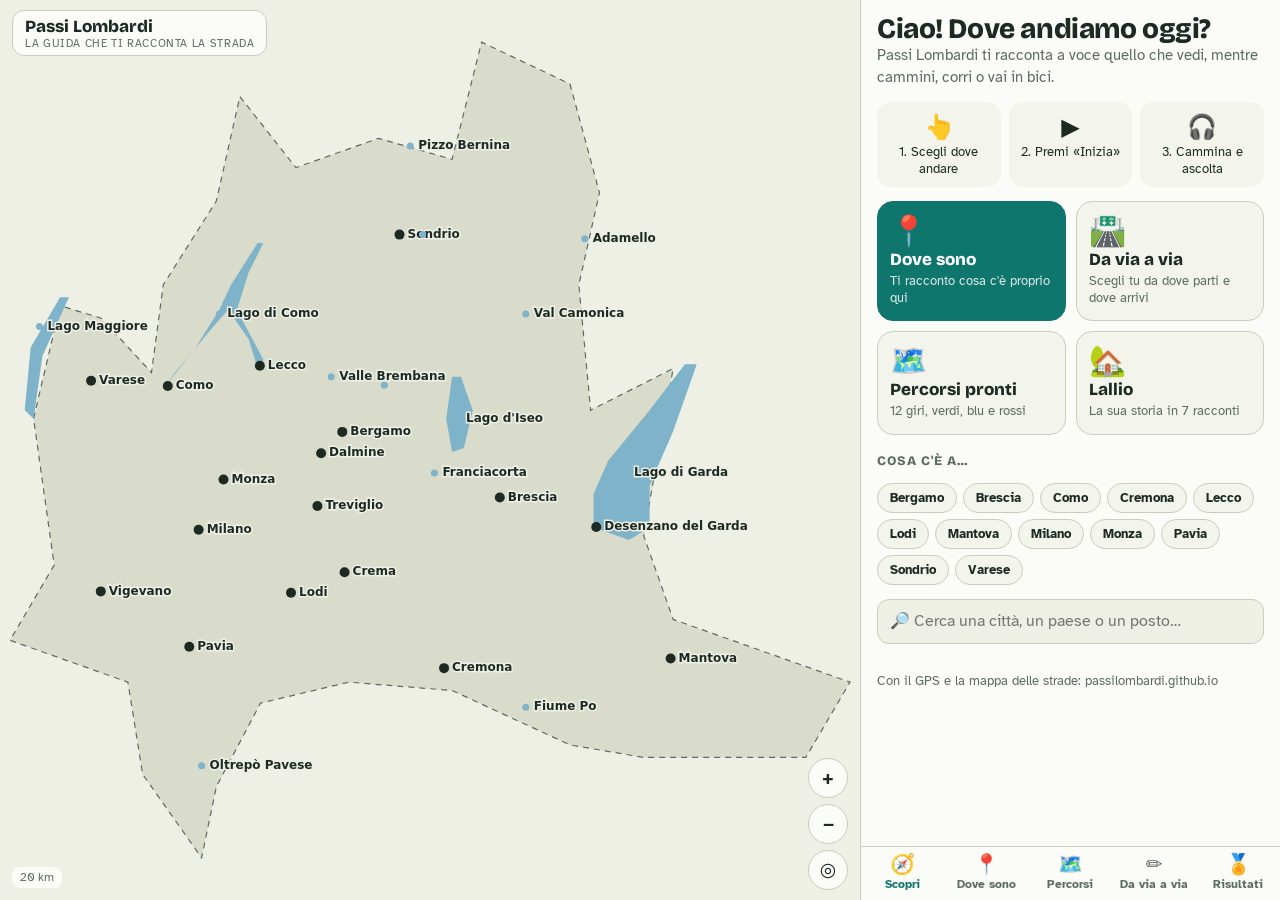
==== index.html @ 4e8afc1d "Passi Lombardi: prima versione dell'app Co-Authored-By: Claude Opus 5.5 <noreply@anthropic.com> Clau" ====
<!doctype html>
<html lang="it"><head><meta charset="utf-8"><meta name="viewport" content="width=device-width,initial-scale=1,viewport-fit=cover"><meta name="theme-color" content="#0f766e"><meta name="description" content="Passi Lombardi: la guida a voce per camminare, correre e pedalare in Lombardia."><link rel="manifest" href="manifest.json"><link rel="icon" href="icona-192.png"><link rel="apple-touch-icon" href="icona-180.png"><style>*{box-sizing:border-box}html,body{margin:0}</style></head><body>
<title>Passi Lombardi</title>
<meta name="claude:viewport-fit-sides" content="cover">
<link rel="stylesheet" href="https://fonts.googleapis.com/css2?family=Bricolage+Grotesque:opsz,wght@12..96,600;12..96,800&family=Atkinson+Hyperlegible:wght@400;700&display=swap">
<style>
/* Layout: mappa topografica sempre visibile; sotto (telefono) o a destra (computer) le schermate dell'app: Home → Percorso → In cammino */
:root{--carta:#eef0e6;--terra:#d9dccb;--inchiostro:#1d2a24;--tenue:#5d6b63;--lago:#7fb3c9;--percorso:#c2410c;--tu:#0f766e;--pannello:#fbfcf7;--linea:#c9cdbd;--accento:#0f766e;--su-accento:#ffffff;--scheda:#f3f5ec;
 --f-titolo:'Bricolage Grotesque',system-ui,sans-serif;--f-testo:'Atkinson Hyperlegible',system-ui,sans-serif}
@media (prefers-color-scheme:dark){:root:not([data-theme="light"]){--carta:#151d19;--terra:#1e2823;--inchiostro:#e7eee9;--tenue:#9aaba1;--lago:#2f5f73;--percorso:#fb923c;--tu:#2dd4bf;--pannello:#1a231f;--linea:#2e3b34;--accento:#2dd4bf;--su-accento:#062520;--scheda:#212c27;color-scheme:dark}}
:root[data-theme="dark"]{--carta:#151d19;--terra:#1e2823;--inchiostro:#e7eee9;--tenue:#9aaba1;--lago:#2f5f73;--percorso:#fb923c;--tu:#2dd4bf;--pannello:#1a231f;--linea:#2e3b34;--accento:#2dd4bf;--su-accento:#062520;--scheda:#212c27;color-scheme:dark}
html,body{height:100%}
body{background:var(--carta);color:var(--inchiostro);font:16px/1.45 var(--f-testo);overflow:hidden}
#app{height:100%;display:grid;grid-template-rows:38% 62%}
#app.cammino{grid-template-rows:55% 45%}
@media (min-width:900px){#app,#app.cammino{grid-template-columns:1fr 420px;grid-template-rows:1fr}}
#mappa{position:relative;min-height:0;overflow:hidden;touch-action:none}
canvas{display:block;width:100%;height:100%}
.marchio{position:absolute;top:10px;left:max(12px,env(safe-area-inset-left,0px));background:var(--pannello);border:1px solid var(--linea);border-radius:12px;padding:5px 12px;font:800 17px var(--f-titolo)}
.marchio small{display:block;font:400 10.5px var(--f-testo);color:var(--tenue);letter-spacing:.06em;text-transform:uppercase}
.zoom{position:absolute;right:max(12px,env(safe-area-inset-right,0px));bottom:10px;display:flex;flex-direction:column;gap:6px}
.zoom button{width:40px;height:40px;border-radius:50%;border:1px solid var(--linea);background:var(--pannello);color:var(--inchiostro);font:700 19px var(--f-testo);cursor:pointer}
.scala{position:absolute;left:max(12px,env(safe-area-inset-left,0px));bottom:12px;font-size:12px;color:var(--tenue);background:var(--pannello);border-radius:8px;padding:2px 8px}
#pan{background:var(--pannello);border-top:1px solid var(--linea);overflow:auto;min-height:0;min-width:0}
@media (min-width:900px){#pan{border-top:0;border-left:1px solid var(--linea)}}
.sch{padding-block:14px 22px;padding-left:max(16px,env(safe-area-inset-left,0px));padding-right:max(16px,env(safe-area-inset-right,0px));display:flex;flex-direction:column;gap:14px}
.sch>*{flex-shrink:0}
h1{font:800 26px/1.1 var(--f-titolo);margin:0;letter-spacing:-.015em;text-wrap:balance}
h2{font:800 13px var(--f-titolo);margin:4px 0 0;letter-spacing:.08em;text-transform:uppercase;color:var(--tenue)}
.sotto{color:var(--tenue);margin:0;font-size:15px}
.indietro{align-self:flex-start;border:0;background:none;color:var(--accento);font:700 15px var(--f-testo);cursor:pointer;padding:0}
.lista{display:flex;flex-direction:column;gap:8px}
.card{box-sizing:border-box;display:grid;grid-template-columns:48px 1fr auto;gap:12px;align-items:center;text-align:left;border:1px solid var(--linea);background:var(--scheda);color:var(--inchiostro);border-radius:14px;padding:10px 12px;cursor:pointer;font:inherit;width:100%}
.card .ico{width:48px;height:48px;border-radius:12px;display:grid;place-items:center;font-size:24px;background:var(--pannello)}
.card b{display:block;font:800 16px/1.2 var(--f-titolo)}
.card small{color:var(--tenue);font-size:13px}
.card .fr{color:var(--accento);font-weight:700;font-size:20px}
.card.grande{border-color:var(--accento);box-shadow:inset 0 0 0 1px var(--accento)}
.cerca{width:100%;box-sizing:border-box;padding:10px 12px;border-radius:12px;border:1px solid var(--linea);background:var(--carta);color:var(--inchiostro);font:inherit}
.dati{display:flex;gap:8px;flex-wrap:wrap}
.dati span{background:var(--scheda);border-radius:999px;padding:4px 12px;font-size:14px;font-weight:700;font-variant-numeric:tabular-nums}
.tappe{list-style:none;margin:0;padding:0;display:flex;flex-direction:column}
.tappe li{display:grid;grid-template-columns:30px 1fr auto;gap:10px;align-items:center;padding:9px 0;border-top:1px solid var(--linea)}
.tappe .n{width:26px;height:26px;border-radius:50%;background:var(--percorso);color:#fff;display:grid;place-items:center;font:800 13px var(--f-titolo)}
.tappe li.fatta .n{background:var(--tenue)}
.tappe b{font-weight:700}
.tappe small{display:block;color:var(--tenue);font-size:13px}
.play{width:38px;height:38px;border-radius:50%;border:1px solid var(--linea);background:var(--pannello);color:var(--accento);cursor:pointer;font-size:15px}
.btn{border:0;border-radius:999px;padding:13px 20px;font:700 16px var(--f-testo);cursor:pointer;background:var(--terra);color:var(--inchiostro)}
.btn.primo{background:var(--accento);color:var(--su-accento)}
.btn.lungo{width:100%}
button:focus-visible,select:focus-visible,input:focus-visible{outline:3px solid var(--percorso);outline-offset:2px}
.riga{display:flex;gap:10px;flex-wrap:wrap;align-items:center;font-size:14px;color:var(--tenue)}
select{background:var(--carta);color:var(--inchiostro);border:1px solid var(--linea);border-radius:10px;padding:9px;font:inherit;width:100%}
label.campo{display:flex;flex-direction:column;gap:4px;font-weight:700;font-size:14px}
.player{background:var(--scheda);border-radius:16px;padding:12px;display:flex;flex-direction:column;gap:8px}
.player .top{display:flex;gap:12px;align-items:center}
.player .gplay{width:54px;height:54px;border-radius:50%;border:0;background:var(--accento);color:var(--su-accento);font-size:22px;cursor:pointer;flex:0 0 auto}
.player .tit{min-width:0}
.player .tit small{color:var(--percorso);font-weight:700;font-size:13px}
.player .tit b{display:block;font:800 19px/1.2 var(--f-titolo)}
.barra{height:6px;border-radius:3px;background:var(--linea);overflow:hidden}
.barra i{display:block;height:100%;width:0;background:var(--accento);transition:width .2s}
.player p{margin:0;font-size:15.5px}
.prossima{display:flex;justify-content:space-between;gap:10px;align-items:center;border:1px dashed var(--linea);border-radius:12px;padding:8px 12px;font-size:14px}
.prossima b{font-size:16px}
.stato{display:grid;grid-template-columns:repeat(3,1fr);gap:8px;font-variant-numeric:tabular-nums}
.stato div{background:var(--scheda);border-radius:10px;padding:6px 10px}
.stato small{display:block;color:var(--tenue);font-size:11px;text-transform:uppercase;letter-spacing:.06em}
.stato b{font:800 18px var(--f-titolo)}
.nota{font-size:12.5px;color:var(--tenue);margin:0}
.chips{display:flex;gap:6px;flex-wrap:wrap}
.chips button{border:1px solid var(--linea);background:var(--scheda);color:var(--inchiostro);border-radius:999px;padding:6px 12px;font:700 13px var(--f-testo);cursor:pointer}
.chips button[aria-pressed="true"]{background:var(--accento);color:var(--su-accento);border-color:var(--accento)}
#pan{display:flex;flex-direction:column}
#scroll{flex:1;overflow:auto;min-height:0}
nav.tab{flex:0 0 auto;display:grid;grid-template-columns:repeat(5,1fr);border-top:1px solid var(--linea);background:var(--pannello);padding-bottom:env(safe-area-inset-bottom,0px)}
nav.tab button{border:0;background:none;color:var(--tenue);font:700 12px var(--f-testo);padding:8px 2px 9px;cursor:pointer;display:flex;flex-direction:column;align-items:center;gap:2px}
nav.tab button span{font-size:20px;line-height:1}
nav.tab button[aria-current="page"]{color:var(--accento)}
#app.cammino nav.tab{display:none}
.liv{display:inline-block;width:11px;height:11px;border-radius:50%;margin-right:5px;vertical-align:-1px}
.liv.verde{background:#16a34a}.liv.blu{background:#2563eb}.liv.rosso{background:#dc2626}
.card .ico{position:relative}
.card .ico .liv{position:absolute;right:-3px;bottom:-3px;width:14px;height:14px;border:2px solid var(--scheda);margin:0}
.interr{display:flex;flex-direction:column;gap:6px}
.interr label{display:flex;justify-content:space-between;align-items:center;gap:10px;background:var(--scheda);border-radius:12px;padding:10px 12px;font-weight:700;cursor:pointer}
.interr input{width:22px;height:22px;accent-color:var(--accento)}
.stato{grid-template-columns:repeat(2,1fr)}
@media (min-width:420px){.stato{grid-template-columns:repeat(4,1fr)}}
.eser{background:var(--scheda);border:2px solid var(--percorso);border-radius:16px;padding:12px;display:flex;gap:12px;align-items:center}
.eser .big{font-size:40px}
.via-in{display:flex;flex-direction:column;gap:6px;background:var(--scheda);border-radius:12px;padding:10px}
.via-in input{padding:9px;border-radius:10px;border:1px solid var(--linea);background:var(--carta);color:var(--inchiostro);font:inherit}
.via-in .ok{color:var(--accento);font-weight:700;font-size:14px}
.via-in .btn{padding:9px 14px;font-size:14px}
.btn.attesa{background:var(--percorso);color:#fff}
.legenda{display:flex;gap:12px;flex-wrap:wrap;font-size:13px;color:var(--tenue)}
.res{display:grid;grid-template-columns:repeat(3,1fr);gap:8px}
.res div{background:var(--scheda);border-radius:12px;padding:10px;text-align:center}
.res b{display:block;font:800 22px var(--f-titolo)}
.res small{color:var(--tenue);font-size:12px}
.ciao h1{font-size:28px}
.passi3{display:grid;grid-template-columns:repeat(3,1fr);gap:8px;counter-reset:p}
.passi3 div{background:var(--scheda);border-radius:14px;padding:10px 8px;text-align:center;font-size:13px;line-height:1.25}
.passi3 div b{display:block;font-size:24px;margin-bottom:2px}
.tiles{display:grid;grid-template-columns:1fr 1fr;gap:10px}
.tile{border:1px solid var(--linea);background:var(--scheda);color:var(--inchiostro);border-radius:16px;padding:14px 12px;text-align:left;cursor:pointer;font:inherit;display:flex;flex-direction:column;gap:4px;min-height:104px}
.tile .e{font-size:30px;line-height:1}
.tile b{font:800 17px/1.15 var(--f-titolo)}
.tile small{color:var(--tenue);font-size:13px;line-height:1.25}
.tile.forte{background:var(--accento);color:var(--su-accento);border-color:var(--accento)}
.tile.forte small{color:inherit;opacity:.85}
.passo-n{display:flex;gap:10px;align-items:flex-start}
.passo-n>.num{flex:0 0 30px;height:30px;border-radius:50%;background:var(--accento);color:var(--su-accento);display:grid;place-items:center;font:800 15px var(--f-titolo)}
.passo-n>div{flex:1;min-width:0;display:flex;flex-direction:column;gap:8px}
.passo-n h3{margin:4px 0 0;font:800 18px var(--f-titolo)}
.seg{display:grid;grid-template-columns:1fr 1fr;background:var(--scheda);border-radius:12px;padding:3px;gap:3px}
.seg button{border:0;border-radius:9px;padding:8px;background:none;color:var(--inchiostro);font:700 14px var(--f-testo);cursor:pointer}
.seg button[aria-pressed="true"]{background:var(--pannello);box-shadow:0 1px 3px rgba(0,0,0,.15)}
.qui{background:var(--scheda);border-radius:16px;padding:12px;display:flex;flex-direction:column;gap:4px}
.qui small{color:var(--tenue);font-size:12px;text-transform:uppercase;letter-spacing:.06em;font-weight:700}
.qui b{font:800 20px var(--f-titolo)}
.avviso{background:var(--scheda);border-left:4px solid var(--percorso);border-radius:10px;padding:10px 12px;font-size:14px}
.gioco{background:var(--scheda);border-radius:12px;padding:8px 12px;font-size:14.5px}
.attrib{position:absolute;right:62px;bottom:10px;font-size:10px;color:var(--tenue);background:var(--pannello);border-radius:6px;padding:1px 6px;display:none}
.attrib.on{display:block}
input.testo,textarea{padding:9px;border-radius:10px;border:1px solid var(--linea);background:var(--carta);color:var(--inchiostro);font:inherit;width:100%;box-sizing:border-box}
</style>

<div id="app">
 <div id="mappa"><canvas id="cv" aria-label="Mappa della Lombardia"></canvas>
  <div class="marchio">Passi Lombardi<small>la guida che ti racconta la strada</small></div>
  <div class="zoom"><button id="zin" aria-label="Avvicina">+</button><button id="zout" aria-label="Allontana">−</button><button id="segui" aria-label="Centra su di te">◎</button></div>
  <div class="scala" id="scala">1 km</div><div class="attrib" id="attrib">© OpenStreetMap</div>
 </div>
 <div id="pan"><div id="scroll"></div><nav class="tab" aria-label="Menu">
  <button data-tab="home"><span>🧭</span>Scopri</button><button data-tab="dove"><span>📍</span>Dove sono</button><button data-tab="percorsi"><span>🗺️</span>Percorsi</button><button data-tab="crea"><span>✏️</span>Da via a via</button><button data-tab="risultati"><span>🏅</span>Risultati</button></nav></div>
</div>

<script>
// [nome, lat, lon, raggio in metri, tipo, racconto]
// tipo: c = città, p = paese, m = monumento, n = natura (lago, monte, fiume, parco)
const LUOGHI=[
// ---- Lallio e dintorni ----
['Lallio',45.6636,9.6289,1200,'p','Sei a Lallio, che in dialetto si chiama Lai. È un paese piccolo, poco più di due chilometri quadrati, a circa cinque chilometri a sud-ovest di Bergamo, e ci vivono più di quattromiladuecento persone. Il nome forse viene dal latino alea, che vuol dire dado da gioco: per questo nello stemma del paese c\'è una scacchiera.'],
['Treviolo',45.6727,9.6136,1300,'p','Stai passando vicino a Treviolo, un paese tra Bergamo e il fiume Brembo. Una volta qui c\'erano soprattutto campi e cascine; oggi ci sono case, negozi e piste ciclabili.'],
['Dalmine',45.6472,9.6056,2000,'c','Lì vicino c\'è Dalmine, famosa in tutto il mondo per la sua grande acciaieria, che fa tubi d\'acciaio da più di cento anni. Molte case del paese sono state costruite proprio per chi lavorava in fabbrica.'],
['Stezzano',45.6499,9.6517,1300,'p','Qui vicino c\'è Stezzano, un paese della pianura con un parco tecnologico tutto rosso, il Kilometro Rosso, dove lavorano scienziati e ingegneri.'],
['Curno',45.6895,9.6131,1200,'p','Ecco Curno, alle porte di Bergamo. È un paese pieno di negozi, ma ha anche un centro antico con la sua chiesa.'],
['Aeroporto di Orio al Serio',45.6689,9.7042,2500,'m','Laggiù c\'è l\'aeroporto di Bergamo Orio al Serio, uno dei più usati d\'Italia. Se guardi in alto, forse vedi un aereo che decolla o atterra.'],
['Grassobbio',45.6563,9.7246,1200,'p','Qui c\'è Grassobbio, vicino al fiume Serio e all\'aeroporto. Lungo il fiume c\'è un bel parco per camminare.'],
// ---- Bergamo ----
['Bergamo',45.6983,9.6773,3500,'c','Benvenuto a Bergamo! La città ha due parti: Bergamo Bassa, in pianura, moderna e piena di vita, e Bergamo Alta, la Città Alta, chiusa dentro le mura veneziane in cima al colle. Bergamo è circondata dalle Prealpi e dalla pianura.'],
['Stazione di Bergamo',45.6908,9.6752,250,'m','Sei alla stazione di Bergamo. Da qui partono i treni per Milano, Brescia e Lecco. Davanti alla stazione comincia il viale lungo e dritto che porta verso Città Alta.'],
['Porta Nuova',45.6956,9.6704,250,'m','Questa è Porta Nuova, con due piccoli edifici a colonne che sembrano templi greci. È il cuore di Bergamo Bassa: da qui si vede la Città Alta sul colle, proprio davanti a te.'],
['Sentierone',45.6948,9.6713,250,'m','Ecco il Sentierone, la passeggiata più famosa di Bergamo Bassa, con alberi, panchine e bar. Qui vicino c\'è il Teatro Donizetti, dedicato al grande compositore di opere nato a Bergamo.'],
['Teatro Donizetti',45.6941,9.6738,200,'m','Questo è il Teatro Donizetti. Gaetano Donizetti era un musicista nato a Bergamo duecento anni fa: scriveva opere liriche, cioè storie cantate, che ancora oggi si ascoltano in tutto il mondo.'],
['Funicolare di Città Alta',45.6997,9.6657,200,'m','Questa è la funicolare: un trenino che sale in salita, tirato da un cavo, dal 1887. In pochi minuti ti porta da Bergamo Bassa fino in Città Alta.'],
['Mura veneziane',45.7010,9.6640,350,'m','Stai vedendo le Mura veneziane di Bergamo. Le hanno costruite i veneziani più di quattrocento anni fa per difendere la città. Sono lunghe più di sei chilometri e sono patrimonio dell\'umanità UNESCO. Da sopra le mura si vede tutta la pianura.'],
['Porta San Giacomo',45.7006,9.6619,200,'m','Questa è Porta San Giacomo, la porta più elegante delle mura, tutta di pietra bianca e rosa. Una volta di notte le porte venivano chiuse e nessuno poteva entrare.'],
['Piazza Vecchia',45.7037,9.6625,180,'m','Sei in Piazza Vecchia, il cuore di Città Alta. Al centro c\'è la fontana Contarini, con i leoni. Davanti a te c\'è il Palazzo della Ragione, il più antico palazzo comunale d\'Italia, e accanto la torre civica, il Campanone, che ogni sera alle dieci suona cento rintocchi.'],
['Cappella Colleoni',45.7032,9.6620,140,'m','Questa è la Cappella Colleoni, con la facciata di marmi bianchi, rossi e neri. Bartolomeo Colleoni era un famoso comandante di soldati: la fece costruire per essere sepolto qui. Accanto c\'è la basilica di Santa Maria Maggiore, piena di decorazioni d\'oro.'],
['Rocca di Bergamo',45.7044,9.6670,200,'m','Ecco la Rocca, una fortezza sul colle di Sant\'Eufemia. Dentro c\'è un museo e intorno un parco, da cui si vede la città dall\'alto.'],
['Castello di San Vigilio',45.7078,9.6505,250,'m','Sei sul colle di San Vigilio, il punto più alto di Bergamo. Qui c\'è un antico castello e una vista bellissima: nelle giornate limpide si vedono gli Appennini, dall\'altra parte della pianura.'],
['Accademia Carrara',45.7041,9.6758,200,'m','Qui c\'è l\'Accademia Carrara, un museo pieno di quadri famosi, dipinti da grandi artisti italiani come Raffaello, Mantegna e Botticelli.'],
['Stadio di Bergamo',45.7088,9.6808,300,'m','Laggiù c\'è lo stadio di Bergamo, dove gioca l\'Atalanta. Nei giorni di partita si sentono i tifosi cantare da lontano.'],
// ---- Valli bergamasche ----
['Valle Brembana',45.8300,9.6400,6000,'n','Stai entrando nella Valle Brembana, la valle del fiume Brembo. Ci sono paesi di montagna, ponti di pietra e boschi. Più in alto ci sono le piste da sci e i laghetti alpini.'],
['San Pellegrino Terme',45.8357,9.6644,1200,'p','Ecco San Pellegrino Terme, famosa per la sua acqua minerale e per il Casinò, un palazzo elegante in stile liberty di più di cento anni fa.'],
['Valle Seriana',45.8100,9.8200,6000,'n','Qui comincia la Valle Seriana, la valle del fiume Serio. Una volta era piena di fabbriche di tessuti. In fondo alla valle ci sono le Cascate del Serio, tra le più alte d\'Italia.'],
['Clusone',45.8870,9.9481,1200,'p','Sei a Clusone, in Val Seriana. Qui c\'è un affresco famoso, la Danza Macabra, dove gli scheletri ballano con re, ricchi e poveri: voleva dire che davanti alla morte siamo tutti uguali.'],
['Cascate del Serio',46.0347,10.0115,1500,'n','Qui vicino ci sono le Cascate del Serio: l\'acqua salta giù per più di trecento metri. Si aprono solo in alcuni giorni d\'estate, quando aprono la diga, e arriva tanta gente a vederle.'],
['Crespi d\'Adda',45.5935,9.5376,700,'m','Questo è Crespi d\'Adda, un villaggio costruito alla fine dell\'Ottocento da una famiglia di industriali per gli operai della loro fabbrica di cotone. C\'erano case, scuola, chiesa e ospedale. È patrimonio dell\'umanità UNESCO.'],
['Treviglio',45.5210,9.5930,1500,'c','Sei a Treviglio, nella Bassa bergamasca. In piazza c\'è una grande torre campanaria, e vicino c\'è il santuario della Madonna delle Lacrime.'],
['Caravaggio',45.4972,9.6430,1500,'p','Ecco Caravaggio. Da qui prende il nome il grande pittore Michelangelo Merisi, detto il Caravaggio, che ha cambiato il modo di dipingere la luce. Poco fuori dal paese c\'è un enorme santuario.'],
['Lago di Endine',45.7790,9.9420,2500,'n','Qui c\'è il Lago di Endine, un lago lungo e stretto tra i monti. D\'inverno, quando fa molto freddo, a volte gela.'],
// ---- Milano ----
['Milano',45.4642,9.1900,6000,'c','Benvenuto a Milano, il capoluogo della Lombardia e una delle città più grandi d\'Italia. È la città della moda, del lavoro, dei grattacieli e del Duomo. Ci vivono più di un milione e trecentomila persone.'],
['Duomo di Milano',45.4642,9.1916,220,'m','Davanti a te c\'è il Duomo di Milano, una delle chiese più grandi del mondo. L\'hanno costruito in quasi seicento anni! È tutto di marmo e ha più di tremila statue. In cima, sulla guglia più alta, brilla la Madonnina d\'oro.'],
['Galleria Vittorio Emanuele II',45.4659,9.1900,180,'m','Questa è la Galleria Vittorio Emanuele, una strada coperta da un tetto di vetro e ferro. Sul pavimento c\'è il mosaico di un toro: la tradizione dice che porta fortuna girare sopra con il tallone.'],
['Teatro alla Scala',45.4674,9.1895,180,'m','Ecco il Teatro alla Scala, uno dei teatri d\'opera più famosi del mondo. Fuori sembra semplice, ma dentro è tutto rosso e oro, con tantissimi palchi.'],
['Pinacoteca di Brera',45.4719,9.1881,250,'m','Sei a Brera, il quartiere degli artisti, con viuzze e piccoli bar. Qui c\'è la Pinacoteca, un museo con quadri bellissimi, come il Bacio di Francesco Hayez.'],
['Castello Sforzesco',45.4705,9.1793,280,'m','Questo è il Castello Sforzesco, costruito dai duchi di Milano, gli Sforza. Dentro ci sono musei e l\'ultima statua di Michelangelo. Leonardo da Vinci ha lavorato qui e ha dipinto una sala tutta coperta di alberi.'],
['Parco Sempione',45.4725,9.1752,400,'n','Ecco il Parco Sempione, il grande parco dietro al Castello. Qui i milanesi vengono a correre, a fare picnic e a giocare. Da qui si vede l\'Arco della Pace.'],
['Arco della Pace',45.4757,9.1725,200,'m','Questo è l\'Arco della Pace, un grande arco di marmo bianco. In cima ci sono sei cavalli di bronzo che tirano un carro. Lo hanno cominciato ai tempi di Napoleone.'],
['Santa Maria delle Grazie',45.4659,9.1709,200,'m','Qui c\'è la chiesa di Santa Maria delle Grazie. In una sala accanto c\'è l\'Ultima Cena di Leonardo da Vinci, uno dei dipinti più famosi del mondo. Per vederla bisogna prenotare, perché è molto delicata.'],
['Basilica di Sant\'Ambrogio',45.4623,9.1754,200,'m','Ecco la basilica di Sant\'Ambrogio, una delle chiese più antiche di Milano. Ambrogio è il santo patrono della città: il 7 dicembre a Milano è festa.'],
['Colonne di San Lorenzo',45.4580,9.1815,180,'m','Queste sono le Colonne di San Lorenzo: sedici colonne di marmo dell\'epoca degli antichi Romani, quando Milano si chiamava Mediolanum. Dietro c\'è la basilica di San Lorenzo.'],
['Darsena e Navigli',45.4525,9.1785,350,'n','Sei sui Navigli, i canali di Milano. Una volta le barche portavano qui il marmo per costruire il Duomo. Oggi sulle rive ci sono locali, mercatini e tanta gente la sera.'],
['Stazione Centrale',45.4862,9.2045,300,'m','Ecco la Stazione Centrale di Milano, enorme, con soffitti altissimi e statue. Ogni giorno passano qui centinaia di treni.'],
['Grattacielo Pirelli',45.4848,9.2004,250,'m','Quel grattacielo sottile è il Pirellone, costruito negli anni Cinquanta. Per tanto tempo è stato l\'edificio più alto d\'Italia.'],
['Piazza Gae Aulenti',45.4840,9.1895,250,'m','Sei nel quartiere di Porta Nuova, con i grattacieli moderni di vetro. La torre con la punta è la più alta d\'Italia. Qui vicino c\'è il Bosco Verticale: due palazzi coperti di alberi veri.'],
['Bosco Verticale',45.4855,9.1904,200,'m','Questi sono i palazzi del Bosco Verticale: sui balconi crescono centinaia di alberi e migliaia di piante. Puliscono l\'aria e ospitano uccellini.'],
['Stadio di San Siro',45.4781,9.1240,500,'m','Laggiù c\'è lo stadio di San Siro, dove giocano il Milan e l\'Inter. È uno degli stadi più grandi d\'Europa, con le sue torri a spirale.'],
['Idroscalo',45.4630,9.2880,1200,'n','Questo è l\'Idroscalo, un grande lago artificiale vicino all\'aeroporto di Linate. Una volta ci atterravano gli idrovolanti; oggi si fa canottaggio, si corre e si va in bici.'],
// ---- Monza e Brianza ----
['Monza',45.5845,9.2744,3000,'c','Sei a Monza, il capoluogo della Brianza. Nel Duomo c\'è la Corona Ferrea, una corona antichissima usata per incoronare i re d\'Italia.'],
['Villa Reale di Monza',45.5893,9.2747,350,'m','Questa è la Villa Reale di Monza, un palazzo enorme dove venivano i re d\'Italia. Dietro c\'è il Parco di Monza, uno dei parchi recintati più grandi d\'Europa.'],
['Autodromo di Monza',45.6206,9.2848,1500,'m','Dentro il parco c\'è l\'Autodromo di Monza, il Tempio della Velocità. Ogni anno qui si corre il Gran Premio d\'Italia di Formula 1.'],
// ---- Como, Lecco e il lago ----
['Como',45.8081,9.0852,2500,'c','Benvenuto a Como, sulla punta sud del Lago di Como. Qui è nato Alessandro Volta, che ha inventato la pila elettrica. La città antica è chiusa dentro mura medievali.'],
['Duomo di Como',45.8117,9.0853,180,'m','Ecco il Duomo di Como, fatto di marmo, con una grande cupola. Ai lati della porta ci sono le statue di Plinio il Vecchio e Plinio il Giovane, due scrittori romani nati a Como.'],
['Tempio Voltiano',45.8139,9.0765,200,'m','Questo edificio rotondo è il Tempio Voltiano, un museo dedicato ad Alessandro Volta. Dentro ci sono i suoi strumenti e le sue prime pile elettriche.'],
['Villa Olmo',45.8200,9.0680,250,'m','Ecco Villa Olmo, una grande villa bianca affacciata sul lago, con un giardino all\'italiana. D\'estate ci sono mostre e concerti.'],
['Brunate',45.8191,9.0960,800,'p','Lassù c\'è Brunate, il balcone sulle Alpi. Ci si arriva con la funicolare da Como, e dal faro si vedono il lago, la città e, nelle giornate limpide, il Monte Rosa.'],
['Lago di Como',45.9800,9.2600,9000,'n','Stai vicino al Lago di Como, chiamato anche Lario. Ha la forma di una Y rovesciata ed è uno dei laghi più profondi d\'Europa: in certi punti supera i quattrocento metri. Sulle rive ci sono ville eleganti e paesini colorati.'],
['Bellagio',45.9853,9.2575,900,'p','Ecco Bellagio, la perla del lago, proprio dove il lago si divide in due rami. Ha vicoli a scalini, giardini e ville storiche.'],
['Varenna',46.0105,9.2840,700,'p','Sei a Varenna, un borgo di case colorate sulla riva del lago. Sopra il paese c\'è il Castello di Vezio, da cui si vede tutto il lago.'],
['Lecco',45.8566,9.3977,2500,'c','Ecco Lecco, sul ramo del lago chiamato appunto ramo di Lecco. Qui Alessandro Manzoni ha ambientato I Promessi Sposi, con Renzo e Lucia. Sopra la città ci sono le montagne del Resegone.'],
['Resegone',45.8580,9.4740,4000,'n','Quella montagna con tante punte è il Resegone: si chiama così perché sembra una grande sega. È la montagna simbolo di Lecco.'],
['Grigne',45.9300,9.3870,5000,'n','Quelle montagne rocciose sono le Grigne, amate dagli scalatori. Si vedono anche da Milano quando il cielo è pulito.'],
// ---- Varese e Lago Maggiore ----
['Varese',45.8206,8.8251,2500,'c','Sei a Varese, la città giardino, piena di parchi e ville. Vicino ci sono sette laghi, e sopra la città c\'è il Sacro Monte.'],
['Sacro Monte di Varese',45.8600,8.7920,700,'m','Questo è il Sacro Monte di Varese: una strada in salita con quattordici cappelle piene di statue che raccontano storie della Madonna. È patrimonio dell\'umanità UNESCO.'],
['Lago Maggiore',45.9500,8.6500,8000,'n','Qui c\'è il Lago Maggiore, il secondo lago d\'Italia per grandezza. La sponda dove sei è lombarda; quella di fronte è piemontese, e il nord del lago è in Svizzera.'],
['Santa Caterina del Sasso',45.8838,8.6053,500,'m','Ecco l\'eremo di Santa Caterina del Sasso, un monastero costruito su una roccia a strapiombo sul Lago Maggiore. Sembra appeso alla montagna!'],
['Lago di Varese',45.8100,8.7300,3000,'n','Questo è il Lago di Varese. Nel lago c\'è un\'isolina, l\'Isolino Virginia, dove gli archeologi hanno trovato i resti di villaggi su palafitte di migliaia di anni fa.'],
// ---- Brescia e Garda ----
['Brescia',45.5416,10.2118,3500,'c','Benvenuto a Brescia, la seconda città della Lombardia. È chiamata la Leonessa d\'Italia per il coraggio dei suoi abitanti. Ha resti romani, un castello e tante piazze.'],
['Piazza della Loggia',45.5400,10.2198,180,'m','Questa è Piazza della Loggia, con il bel palazzo della Loggia e la torre dell\'orologio con due statue che battono le ore, i Macc de le ure.'],
['Castello di Brescia',45.5434,10.2245,300,'m','Ecco il Castello di Brescia, sul colle Cidneo. Ha mura, torri e cannoni, e dall\'alto si vede tutta la città.'],
['Brixia romana',45.5404,10.2269,200,'m','Qui ci sono i resti della Brescia romana, Brixia, con il Capitolium, un grande tempio con le colonne. Anche questo è patrimonio dell\'umanità UNESCO.'],
['Lago di Garda',45.6000,10.6400,10000,'n','Stai vicino al Lago di Garda, il lago più grande d\'Italia. Il clima qui è mite, e crescono ulivi e limoni come al mare.'],
['Desenzano del Garda',45.4710,10.5390,1300,'c','Sei a Desenzano, sulla riva sud del Garda. Ha un porticciolo vecchio con le barche e una villa romana con mosaici.'],
['Sirmione',45.4934,10.6080,800,'p','Ecco Sirmione, un paese su una penisola lunga e stretta che entra nel lago. Per entrare si passa sul ponte del Castello Scaligero, circondato dall\'acqua.'],
['Grotte di Catullo',45.5010,10.6063,400,'m','In punta alla penisola ci sono le Grotte di Catullo: non sono grotte, ma i resti di una villa romana enorme, affacciata sul lago.'],
['Salò',45.6070,10.5210,1200,'p','Sei a Salò, con un lungolago lunghissimo, uno dei più belli del Garda.'],
['Vittoriale degli Italiani',45.6230,10.5650,400,'m','Qui a Gardone Riviera c\'è il Vittoriale, la casa del poeta Gabriele D\'Annunzio. Nel giardino c\'è persino la prua di una nave vera!'],
['Limone sul Garda',45.8130,10.7910,900,'p','Ecco Limone sul Garda, famosa per le limonaie: giardini di limoni coltivati su terrazze, protetti da muri e pilastri.'],
['Franciacorta',45.6000,9.9900,6000,'n','Sei in Franciacorta, una zona di colline coperte di vigneti tra Brescia e il Lago d\'Iseo.'],
['Lago d\'Iseo',45.7300,10.0700,6000,'n','Questo è il Lago d\'Iseo, chiamato anche Sebino. In mezzo c\'è Monte Isola, l\'isola di lago più grande d\'Europa, dove non circolano le auto.'],
['Monte Isola',45.7150,10.0830,1500,'n','Ecco Monte Isola: un\'isola montagnosa in mezzo al lago, con piccoli paesi di pescatori. Ci si va in battello.'],
['Lovere',45.8120,10.0700,900,'p','Sei a Lovere, sulla punta nord del Lago d\'Iseo. È uno dei borghi più belli d\'Italia, con una piazza sul lago.'],
['Capo di Ponte',46.0300,10.3400,2500,'m','Qui in Val Camonica ci sono le incisioni rupestri: disegni scolpiti sulle rocce dagli uomini antichi, migliaia di anni fa. Ci sono cacciatori, animali e simboli. Sono state il primo patrimonio UNESCO d\'Italia.'],
['Val Camonica',45.9800,10.3000,9000,'n','Stai attraversando la Val Camonica, una lunga valle tra le montagne, percorsa dal fiume Oglio.'],
['Adamello',46.1600,10.5000,9000,'n','Laggiù c\'è il gruppo dell\'Adamello, con uno dei ghiacciai più grandi delle Alpi italiane.'],
// ---- Cremona, Lodi, Mantova ----
['Cremona',45.1335,10.0227,3000,'c','Benvenuto a Cremona, la città dei violini. Qui hanno lavorato grandi liutai come Antonio Stradivari: i suoi violini oggi valgono milioni. È famosa anche per il torrone.'],
['Torrazzo di Cremona',45.1335,10.0247,200,'m','Ecco il Torrazzo, il campanile di Cremona: alto più di cento metri, è uno dei campanili in muratura più alti del mondo. Ha un orologio astronomico enorme.'],
['Museo del Violino',45.1377,10.0213,200,'m','Qui c\'è il Museo del Violino, dove puoi vedere violini antichi preziosissimi e, a volte, ascoltarli suonare.'],
['Lodi',45.3138,9.5034,2000,'c','Sei a Lodi, una città sul fiume Adda. Ha una piazza grande con i portici, e il tempio dell\'Incoronata, tutto decorato d\'oro dentro.'],
['Mantova',45.1564,10.7914,3000,'c','Benvenuto a Mantova, circondata da tre laghi formati dal fiume Mincio. Per secoli è stata la città dei Gonzaga, una famiglia potente. È patrimonio dell\'umanità UNESCO.'],
['Palazzo Ducale di Mantova',45.1600,10.7990,300,'m','Questo è il Palazzo Ducale dei Gonzaga, una specie di città dentro la città, con centinaia di stanze. C\'è la Camera degli Sposi dipinta da Mantegna, con un buco nel soffitto finto da cui sembrano guardarti delle persone.'],
['Palazzo Te',45.1489,10.7944,250,'m','Ecco Palazzo Te, una villa per le feste dei Gonzaga. Nella Sala dei Giganti le pareti sono dipinte con giganti che crollano: sembra che il soffitto ti cada addosso!'],
['Sabbioneta',44.9990,10.4890,800,'p','Questa è Sabbioneta, la città ideale: un duca l\'ha costruita da zero, tutta insieme, con strade dritte e mura a stella.'],
['Fiume Po',45.0400,10.3000,7000,'n','Sei vicino al Po, il fiume più lungo d\'Italia. Segna il confine sud della Lombardia per tanti chilometri.'],
// ---- Pavia ----
['Pavia',45.1847,9.1582,2500,'c','Sei a Pavia, sul fiume Ticino. Ha una delle università più antiche del mondo e tante torri medievali.'],
['Ponte Coperto',45.1820,9.1550,250,'m','Ecco il Ponte Coperto sul Ticino: un ponte con un tetto sopra, e una piccola cappella in mezzo.'],
['Certosa di Pavia',45.2570,9.1405,600,'m','Questa è la Certosa di Pavia, un monastero meraviglioso con una facciata di marmi colorati e statue. Ci vivono ancora dei monaci.'],
['Vigevano',45.3170,8.8580,1500,'c','Sei a Vigevano. La sua Piazza Ducale, con i portici tutto intorno, è una delle più belle d\'Italia. Leonardo da Vinci è passato di qui.'],
['Oltrepò Pavese',44.9000,9.2000,9000,'n','Qui comincia l\'Oltrepò Pavese, la parte di Lombardia a sud del Po, con colline, vigneti e castelli.'],
['Fiume Ticino',45.3500,8.8400,5000,'n','Sei vicino al Ticino, un fiume con acqua chiara e boschi ai lati. Intorno c\'è il Parco del Ticino, dove vivono aironi e caprioli.'],
// ---- Sondrio e montagne ----
['Sondrio',46.1699,9.8715,2500,'c','Benvenuto a Sondrio, il capoluogo della Valtellina. Intorno, sulle montagne, ci sono i terrazzamenti con le vigne, costruiti a mano con muretti di pietra.'],
['Valtellina',46.1700,9.9500,12000,'n','Stai attraversando la Valtellina, la valle del fiume Adda tra le Alpi. Qui si mangiano i pizzoccheri e la bresaola.'],
['Teglio',46.1720,10.0640,900,'p','Ecco Teglio, il paese da cui prende il nome la Valtellina. È la patria dei pizzoccheri, la pasta di grano saraceno.'],
['Bormio',46.4670,10.3700,1500,'p','Sei a Bormio, famosa per le terme e per le piste da sci. Da qui parte la strada per il Passo dello Stelvio.'],
['Passo dello Stelvio',46.5286,10.4532,1500,'n','Lassù c\'è il Passo dello Stelvio, a più di duemilasettecento metri: una delle strade più alte d\'Europa, con decine di tornanti.'],
['Livigno',46.5380,10.1350,2000,'p','Ecco Livigno, un paese di alta montagna con tantissima neve d\'inverno. È uno dei posti più freddi d\'Italia.'],
['Chiavenna',46.3200,9.3980,1200,'p','Sei a Chiavenna, una cittadina antica tra le montagne, con i crotti: grotte naturali fresche dove si conservano i cibi.'],
['Pizzo Bernina',46.3820,9.9080,9000,'n','Laggiù, sul confine con la Svizzera, c\'è il Bernina, la montagna più alta della Lombardia, oltre quattromila metri.'],
// ---- fiumi ----
['Fiume Adda',45.6200,9.5100,3000,'n','Sei vicino all\'Adda, il fiume che esce dal Lago di Como e scende verso il Po. Leonardo da Vinci lo disegnava spesso.'],
['Fiume Brembo',45.7000,9.5900,2500,'n','Qui scorre il Brembo, il fiume che scende dalla Valle Brembana e si getta nell\'Adda.'],
['Fiume Serio',45.6700,9.7300,2500,'n','Questo è il Serio, il fiume della Valle Seriana. Più a sud passa vicino a Crema.'],
['Crema',45.3627,9.6852,1500,'c','Sei a Crema, una città elegante con un bel Duomo bianco e rosso e una piazza circondata dai portici.'],
];
// percorsi già pronti
const PERCORSI=[
 {id:'lallio',n:'Da Lallio a Città Alta',d:'Bergamo · a piedi',m:'piedi',p:[[45.6636,9.6289],[45.6626,9.6282],[45.6700,9.6420],[45.6800,9.6590],[45.6870,9.6700],[45.6908,9.6752],[45.6956,9.6704],[45.6948,9.6713],[45.6941,9.6738],[45.6965,9.6690],[45.6997,9.6657],[45.7006,9.6619],[45.7032,9.6620],[45.7037,9.6625],[45.7044,9.6670]]},
 {id:'milano',n:'Milano dal Duomo ai Navigli',d:'Milano · a piedi',m:'piedi',p:[[45.4642,9.1916],[45.4659,9.1900],[45.4674,9.1895],[45.4719,9.1881],[45.4705,9.1793],[45.4725,9.1752],[45.4757,9.1725],[45.4659,9.1709],[45.4623,9.1754],[45.4580,9.1815],[45.4525,9.1785]]},
 {id:'garda',n:'Desenzano–Sirmione',d:'Lago di Garda · di corsa',m:'corsa',p:[[45.4710,10.5390],[45.4660,10.5600],[45.4650,10.5800],[45.4710,10.6000],[45.4800,10.6050],[45.4934,10.6080],[45.5010,10.6063]]},
 {id:'como',n:'Como sul lungolago',d:'Como · a piedi',m:'piedi',p:[[45.8117,9.0853],[45.8125,9.0820],[45.8139,9.0765],[45.8170,9.0720],[45.8200,9.0680]]},
 {id:'giro',n:'Il giro della Lombardia',d:'tutti i capoluoghi · in auto',m:'auto',p:[[45.6983,9.6773],[45.8566,9.3977],[45.8081,9.0852],[45.8206,8.8251],[45.4642,9.1900],[45.5845,9.2744],[45.1847,9.1582],[45.3138,9.5034],[45.1335,10.0227],[45.1564,10.7914],[45.5416,10.2118],[46.1699,9.8715]]},
];
// confine indicativo della Lombardia e i laghi (solo per orientarsi sulla mappa)
const CONFINE=[[45.73,8.63],[46.00,8.72],[45.97,8.86],[45.84,9.03],[46.05,9.07],[46.25,9.25],[46.50,9.33],[46.33,9.52],[46.40,9.80],[46.35,10.05],[46.63,10.15],[46.53,10.45],[46.27,10.55],[46.05,10.48],[45.75,10.52],[45.85,10.80],[45.45,10.70],[45.25,10.80],[45.10,11.40],[44.92,11.25],[44.92,10.70],[44.95,10.45],[45.08,10.05],[45.10,9.70],[45.05,9.40],[44.85,9.25],[44.68,9.20],[44.88,9.00],[45.10,8.95],[45.20,8.55],[45.38,8.70],[45.73,8.63]];
const LAGHI=[
 [[45.86,10.84],[45.75,10.72],[45.63,10.58],[45.55,10.53],[45.47,10.53],[45.44,10.65],[45.47,10.72],[45.57,10.72],[45.70,10.80],[45.86,10.88]],
 [[46.15,9.39],[46.05,9.30],[45.99,9.26],[45.90,9.18],[45.81,9.08],[45.84,9.11],[45.95,9.24],[45.99,9.29],[45.92,9.36],[45.85,9.39],[45.87,9.41],[45.99,9.32],[46.08,9.36],[46.15,9.41]],
 [[46.02,8.72],[45.90,8.62],[45.75,8.60],[45.73,8.63],[45.88,8.66],[46.02,8.75]],
 [[45.83,10.05],[45.73,10.03],[45.65,10.05],[45.66,10.09],[45.75,10.12],[45.83,10.08]]
];

// il giro di Lallio: racconti a capitoli lungo un giro indicativo intorno al centro (le vie vere arriveranno con la mappa del sito)
const LALLIO={n:'Lallio, la sua storia',d:'Lallio · a piedi · 6 racconti',m:'piedi',p:[[45.6636,9.6289],[45.6650,9.6310],[45.6662,9.6290],[45.6655,9.6262],[45.6636,9.6255],[45.6618,9.6268],[45.6614,9.6295],[45.6622,9.6318],[45.6636,9.6289]],
 cap:[[0,'Benvenuto a Lallio','Ciao e benvenuto a Lallio! In dialetto bergamasco il paese si chiama Lai. È piccolo: in poco più di due chilometri quadrati ci vivono circa quattromiladuecento persone. Bergamo è a cinque chilometri, verso nord-est: nelle giornate limpide, da quella parte, si vede il colle di Città Alta. Pronto? Cominciamo il giro!'],
[0.14,'Il nome e lo stemma','Sai da dove viene il nome Lallio? Forse dal latino alea, che vuol dire dado da gioco. Si racconta che d\'inverno qui si fermassero i soldati romani, e che ci fosse un piccolo forte per controllare la strada verso Bergamo. Per ricordare il dado, nello stemma del paese c\'è una scacchiera, con un angelo. Gioco: quando vedi lo stemma di Lallio, conta le caselle della scacchiera!'],
[0.28,'La chiesa di San Bernardino','La chiesa di San Bernardino è il tesoro di Lallio. È stata costruita verso il 1450, proprio l\'anno in cui Bernardino da Siena fu fatto santo: è una delle prime chiese dedicate a lui. Allora qui intorno c\'erano solo campi. Davanti c\'è un sagrato chiuso da un muro alto, con un portale di pietra. Dentro, le pareti sono coperte di affreschi che raccontano la vita di Maria, quadro dopo quadro, come un fumetto antico. Li hanno dipinti Gerolamo Colleoni e Cristoforo Baschenis il vecchio. Oggi è monumento nazionale. Gioco: se entri, prova a seguire la storia di Maria da un quadro all\'altro.'],
[0.43,'La chiesa parrocchiale','Questa è la chiesa parrocchiale, dedicata ai santi Bartolomeo e Stefano. È stata costruita all\'inizio del Novecento, su progetto dell\'architetto Elia Fornoni. Prima, al suo posto, c\'era una chiesa del Settecento. E ancora prima c\'era una chiesa del Trecento, lontana dal centro: quando fu abbandonata, sulle sue rovine fecero una cappelletta. La chiamano la cappelletta dei mortini, perché lì vicino si seppellivano i morti. Gioco: guarda il campanile e prova a indovinare quanto è alto.'],
[0.58,'Mille anni di storia','Lallio è antichissimo! Il primo documento scritto che ne parla è dell\'11 settembre 875, più di mille anni fa: è il testamento di un abitante di Stezzano. Nel Medioevo qui c\'erano case fortificate, perché Lallio era una porta per arrivare a Bergamo. Poi arrivò la Repubblica di Venezia, che fece scavare canali per bagnare i campi, come la roggia Colleonesca. Gioco: se vedi un canale d\'acqua, segui con gli occhi dove va.'],
[0.73,'Un campione di Lallio','A Lallio è nato Angelo Domenghini, un grande calciatore. Con l\'Inter ha vinto due scudetti e una Coppa dei Campioni, con il Cagliari un altro scudetto, e con la Nazionale italiana il Campionato Europeo del 1968. Anche oggi a Lallio si gioca tanto a calcio! Gioco: se passi vicino a un campo, prova a fare tre palleggi.'],
[0.88,'Lallio oggi','Una volta Lallio era un paese di campi e cascine. Dopo la guerra sono arrivate le fabbriche, soprattutto nella zona industriale a sud del paese, e tante nuove famiglie. Oggi ci sono scuole, parchi e campi sportivi. Il giro è finito: bravissimo, ora conosci la storia di Lallio!']]};

const ESERCIZI=[
['Saltelli','🤸','Fermati un momento. Fai dieci saltelli sul posto, leggeri, con le braccia che vanno su e giù. Poi riparti!'],
['Gambe forti','🦵','Fermati e metti i piedi larghi come le spalle. Piega le gambe come per sederti su una sedia, poi torna su. Fallo cinque volte.'],
['Braccia alla panchina','💪','Cerca una panchina. Appoggia le mani sul bordo, con il corpo dritto, e piega le braccia piano piano. Fallo cinque volte.'],
['Allungamento','🧘','Fermati e allunga le braccia verso il cielo, più in alto che puoi. Poi piegati piano e prova a toccare le punte dei piedi. Resta così mentre conti fino a dieci.'],
['Mulino a vento','🌀','Fai dieci giri grandi con le braccia in avanti, come le pale di un mulino. Poi dieci giri all\'indietro.'],
['Passi da gigante','👣','Per i prossimi venti passi fai dei passi lunghissimi, da gigante. Poi torna a camminare normale.']];
const FRASI={parti:'Si parte! Quando arrivi vicino a una tappa te la racconto io. Buon divertimento!',fine:'Sei arrivato! Bravissimo, hai finito tutto il percorso.',eser:'È il momento di un esercizio!'};

// Un piccolo gioco per i posti principali: rende la storia più viva per i bambini
const GIOCHI={
'Lallio':'Gioco: quando vedi lo stemma di Lallio, conta le caselle della scacchiera!',
'Bergamo':'Gioco: guarda verso il colle e prova a trovare la torre più alta di Città Alta.',
'Porta Nuova':'Gioco: conta le colonne di uno dei due piccoli templi.',
'Funicolare di Città Alta':'Gioco: quando sali, guarda fuori e conta quante volte incroci l\'altra carrozza. Spoiler: una sola, proprio a metà strada!',
'Mura veneziane':'Gioco: cammina sulle mura e cerca il leone con le ali, il simbolo di Venezia.',
'Piazza Vecchia':'Gioco: cerca i leoni della fontana. E se sei qui alle dieci di sera, conta i rintocchi del Campanone: sono cento!',
'Cappella Colleoni':'Gioco: conta i colori dei marmi della facciata. Sono tre: bianco, rosso e nero!',
'Castello di San Vigilio':'Gioco: guarda verso la pianura e prova a riconoscere il Duomo di Milano, nelle giornate più limpide.',
'Aeroporto di Orio al Serio':'Gioco: conta quanti aerei vedi in cielo mentre cammini.',
'Stadio di Bergamo':'Gioco: sai di che colori è la maglia dell\'Atalanta? Nero e azzurro!',
'Milano':'Gioco: tra tutti i grattacieli, quale ti sembra il più alto?',
'Duomo di Milano':'Gioco: cerca la Madonnina d\'oro in cima alla guglia più alta. Brilla al sole!',
'Galleria Vittorio Emanuele II':'Gioco: trova il toro nel pavimento e fai un giro sul tallone, come vuole la tradizione.',
'Castello Sforzesco':'Gioco: conta le torri che vedi davanti al castello.',
'Arco della Pace':'Gioco: conta i cavalli di bronzo in cima all\'arco. Devono essere sei!',
'Darsena e Navigli':'Gioco: guarda nell\'acqua e cerca un\'anatra o un pesce.',
'Bosco Verticale':'Gioco: questi palazzi hanno alberi sui balconi. Prova a contare quanti piani ha la torre più alta.',
'Monza':'Gioco: ascolta bene. Se c\'è una gara all\'autodromo, forse senti il rombo delle auto da lontano.',
'Como':'Gioco: guarda il lago e conta i battelli che vedi.',
'Tempio Voltiano':'Gioco: Alessandro Volta ha inventato la pila. Quante cose a pila hai in casa?',
'Brunate':'Gioco: da quassù cerca la città di Como e il lago che sembra una lunga strada d\'acqua.',
'Lago di Como':'Gioco: il lago ha la forma di una Y rovesciata. Riesci a vederla sulla mappa?',
'Lecco':'Gioco: guarda le montagne. Il Resegone ha tante punte come i denti di una sega: contale!',
'Varese':'Gioco: cerca il Sacro Monte sulla montagna, con le sue cappelle bianche.',
'Brescia':'Gioco: Brescia ha due duomi, uno vecchio e uno nuovo, uno accanto all\'altro. Quello vecchio è rotondo!',
'Piazza della Loggia':'Gioco: cerca la torre con l\'orologio. In cima ci sono due statue che battono le ore con il martello.',
'Castello di Brescia':'Gioco: dalle mura del castello prova a trovare la tua strada di prima.',
'Lago di Garda':'Gioco: il Garda è il lago più grande d\'Italia. Riesci a vedere l\'altra sponda?',
'Sirmione':'Gioco: entra nel paese passando sul ponte del castello e guarda il fossato pieno d\'acqua.',
'Cremona':'Gioco: Cremona è la città dei violini e del torrone. Quale dei due ti piace di più?',
'Torrazzo di Cremona':'Gioco: il Torrazzo ha un orologio astronomico enorme. Cerca il sole e la luna disegnati sul quadrante.',
'Mantova':'Gioco: Mantova è circondata dai laghi. Guarda l\'acqua e cerca i fiori di loto in estate.',
'Palazzo Te':'Gioco: dentro c\'è la Sala dei Giganti, dipinta su tutte le pareti. Sembra che il soffitto ti cada addosso!',
'Pavia':'Gioco: attraversa il Ponte Coperto e conta i passi da una riva all\'altra.',
'Lodi':'Gioco: cerca la grande piazza con i portici tutto intorno.',
'Sondrio':'Gioco: guarda i terrazzi sulle montagne: sono vigneti fatti a gradini.',
'Bormio':'Gioco: qui d\'inverno c\'è tanta neve. Quante montagne con la punta bianca vedi?',
'Crema':'Gioco: cerca il Duomo, con la facciata a punta che sembra un grande tetto.',
'Fiume Brembo':'Gioco: ascolta il rumore dell\'acqua. Corre veloce o piano?',
'Fiume Serio':'Gioco: lancia lo sguardo lungo il fiume e cerca un airone.',
'Treviolo':'Gioco: cerca una pista ciclabile e conta le biciclette che passano.',
'Dalmine':'Gioco: cerca le vecchie case degli operai, tutte simili tra loro.',
'Curno':'Gioco: cerca il campanile della chiesa antica.',
'Stezzano':'Gioco: il Kilometro Rosso è un muro rosso lunghissimo. Riesci a vederlo dall\'autostrada?',
'Grassobbio':'Gioco: alza gli occhi: qui gli aerei passano bassi bassi!'
};

const $=id=>document.getElementById(id);
const esc=s=>String(s).replace(/[&<>"]/g,c=>({'&':'&amp;','<':'&lt;','>':'&gt;','"':'&quot;'}[c]));
const LAT0=45.6,KX=111320*Math.cos(LAT0*Math.PI/180),KY=110540;
const xy=(la,lo)=>[(lo-9.6)*KX,-(la-LAT0)*KY];
const dist=(a,b)=>{const p=xy(a[0],a[1]),q=xy(b[0],b[1]);return Math.hypot(p[0]-q[0],p[1]-q[1])};
const brg=(a,b)=>{const p=xy(a[0],a[1]),q=xy(b[0],b[1]);return (Math.atan2(q[0]-p[0],-(q[1]-p[1]))*180/Math.PI+360)%360};
const VEL={piedi:1.4,corsa:2.9,bici:5,auto:22},MODI={piedi:'🚶 A piedi',corsa:'🏃 Di corsa',bici:'🚲 In bici',auto:'🚗 In auto'};
const ICO={c:'🏙️',p:'🏡',m:'🏛️',n:'🌿',x:'⭐'},TIPO={c:'Città',p:'Paese',m:'Da vedere',n:'Natura',x:'Un posto tuo'};
const km=m=>m<1000?Math.round(m/10)*10+' m':(m/1000).toLocaleString('it-IT',{minimumFractionDigits:1,maximumFractionDigits:1})+' km';
const durata=(m,modo)=>{const min=Math.max(1,Math.round(m/VEL[modo]/60));return min<60?min+' min':Math.floor(min/60)+' h '+String(min%60).padStart(2,'0')};
const orologio=s=>{s=Math.round(s);const h=Math.floor(s/3600),m=Math.floor(s%3600/60),x=s%60;return (h?h+':'+String(m).padStart(2,'0'):m)+':'+String(x).padStart(2,'0')};
const LI=new Map(LUOGHI.map((L,i)=>[L,i]));const LP=n=>LUOGHI.find(x=>x[0]===n);
const storia=L=>L[5]+(GIOCHI[L[0]]?' '+GIOCHI[L[0]]:'');
// Sul sito vero ci sono GPS, mappa delle strade, ricerca delle vie e percorsi lungo le strade. Nell'anteprima no.
const SITO=/github\.io$|^localhost$/.test(location.hostname)&&!window.ANTEPRIMA;
// ---------- posti tuoi (salvati su questo telefono) ----------
let MIEI=[];try{MIEI=JSON.parse(localStorage.getItem('passi_miei')||'[]')}catch(e){}
function salvaMiei(){try{localStorage.setItem('passi_miei',JSON.stringify(MIEI))}catch(e){}}
const tutti=()=>LUOGHI.concat(MIEI.map(m=>[m.n,m.la,m.lo,80,'x',m.s]));
// ---------- stato ----------
const S={tour:null,rotta:null,cum:[],tot:0,fatto:0,va:false,pos:[45.6636,9.6289],dir:45,detti:new Set(),coda:[],parla:false,segui:true,modo:'piedi',vel:40,disegna:false,punti:[],racconti:true,esercizi:true,tempo:0,attesa:null,campi:null,gps:false,via:'',auto:true};
const V={cx:0,cy:0,z:0.002};
function livello(T){if(T.m==='auto')return null;const e=T.m==='bici'?T.tot/3:T.tot;return e<3000?'verde':e<8000?'blu':'rosso'}
const LIVN={verde:'Verde · facile',blu:'Blu · medio',rosso:'Rosso · lungo'};
const pallino=l=>l?`<i class="liv ${l}"></i>`:'';
// ---------- percorsi ----------
function lungo(p){const cum=[0];for(let i=1;i<p.length;i++)cum.push(cum[i-1]+dist(p[i-1],p[i]));return cum}
function proietta(p,cum,q){let best=[1e12,0];for(let i=1;i<p.length;i++){const a=xy(p[i-1][0],p[i-1][1]),b=xy(p[i][0],p[i][1]),c=xy(q[0],q[1]);const dx=b[0]-a[0],dy=b[1]-a[1],L=dx*dx+dy*dy||1;let t=((c[0]-a[0])*dx+(c[1]-a[1])*dy)/L;t=Math.max(0,Math.min(1,t));const d=Math.hypot(a[0]+dx*t-c[0],a[1]+dy*t-c[1]);if(d<best[0])best=[d,cum[i-1]+t*(cum[i]-cum[i-1])]}return best}
function tappeDi(T){const p=T.p,cum=lungo(p),tot=cum.at(-1);
 if(T.cap)return T.cap.map(([f,n,txt],i)=>({n,txt,at:f*tot,ico:'📖',clip:'C'+i}));
 const out=[];tutti().forEach(L=>{const [d,at]=proietta(p,cum,[L[1],L[2]]);const lim=L[4]==='m'||L[4]==='x'?Math.min(Math.max(L[3],120),350):Math.min(L[3],T.m==='auto'?4000:2500);if(d<=lim)out.push({n:L[0],txt:L[4]==='x'?L[5]:storia(L),at,ico:ICO[L[4]],L,clip:L[4]==='x'?null:'L'+LI.get(L)})});
 (T.vie||[]).forEach(v=>out.push({n:v.n,txt:v.txt,at:v.at,ico:'🛣️',via:1}));
 return out.sort((a,b)=>a.at-b.at)}
function eserciziDi(T){if(T.m==='auto'||T.m==='bici')return [];const passo=T.m==='corsa'?1000:700,out=[];let k=0;
 for(let at=passo;at<T.tot-200&&out.length<6;at+=passo){if(T.tappe.some(t=>Math.abs(t.at-at)<120))at+=150;out.push({es:k%ESERCIZI.length,at});k++}return out}
const TOURS=[{...LALLIO,id:'lallio-storia',area:'Lallio'},...PERCORSI.map(P=>({...P,area:P.d.split(' · ')[0]}))];
const PROV=['Bergamo','Brescia','Como','Cremona','Lecco','Lodi','Mantova','Milano','Monza','Pavia','Sondrio','Varese'];
function giroDi(L){const c=[L[1],L[2]],R=L[4]==='c'?3500:3000;let resto=LUOGHI.filter(x=>x!==L&&dist(c,[x[1],x[2]])<=R&&(x[4]==='m'||x[4]==='n'||x[4]==='p'));if(resto.length<2)return null;
 resto=resto.slice(0,7);const p=[c];let q=c;while(resto.length){resto.sort((a,b)=>dist(q,[a[1],a[2]])-dist(q,[b[1],b[2]]));const x=resto.shift();q=[x[1],x[2]];p.push(q)}p.push(c);
 const T={n:'Il giro di '+L[0],d:L[0]+' · a piedi',area:L[0],m:'piedi',p,auto:1};T.tot=lungo(p).at(-1);if(T.tot>9000){T.m='bici';T.d=L[0]+' · in bici'}T.tappe=tappeDi(T);return T}
PROV.forEach(n=>{const L=LP(n);if(!L)return;const T=giroDi(L);if(T)TOURS.push(T)});
TOURS.forEach(T=>{T.tot=lungo(T.p).at(-1);T.tappe=tappeDi(T)});
const passaVicino=(T,c,R)=>T.p.some((q,i)=>i&&proietta([T.p[i-1],q],[0,dist(T.p[i-1],q)],c)[0]<R);
// ---------- servizi del sito vero: vie, strade, posti intorno ----------
async function cercaVia(testo,paese){if(!SITO)throw new Error('anteprima');const q=encodeURIComponent(testo+', '+paese+', Lombardia');
 const r=await fetch(`https://nominatim.openstreetmap.org/search?q=${q}&format=json&limit=1&countrycodes=it&accept-language=it`);const j=await r.json();if(!j.length)throw new Error('non trovata');return [+j[0].lat,+j[0].lon]}
let ultVia=0,ultViaPos=null;
async function nomeVia(p){if(!SITO)return '';if(Date.now()-ultVia<4000||ultViaPos&&dist(p,ultViaPos)<40)return S.via;ultVia=Date.now();ultViaPos=p;
 try{const r=await fetch(`https://nominatim.openstreetmap.org/reverse?lat=${p[0]}&lon=${p[1]}&format=json&zoom=17&accept-language=it`);const j=await r.json();const a=j.address||{};return a.road||a.pedestrian||a.square||a.footway||S.via}catch(e){return S.via}}
async function stradaTra(pts,modo){if(!SITO)return null;const prof=modo==='auto'?'routed-car':modo==='bici'?'routed-bike':'routed-foot';
 try{const r=await fetch(`https://routing.openstreetmap.de/${prof}/route/v1/driving/${pts.map(p=>p[1].toFixed(6)+','+p[0].toFixed(6)).join(';')}?overview=full&geometries=geojson`);const j=await r.json();if(!j.routes||!j.routes[0])return null;return j.routes[0].geometry.coordinates.map(c=>[c[1],c[0]])}catch(e){return null}}
const POI=new Map();let poiZone=new Set();
async function postiIntorno(p){if(!SITO)return;const k=p[0].toFixed(2)+','+p[1].toFixed(2);if(poiZone.has(k))return;poiZone.add(k);
 const q=`[out:json][timeout:20];(nwr(around:900,${p[0]},${p[1]})[name][~"^(amenity|historic|tourism|leisure)$"~"^(place_of_worship|school|library|townhall|theatre|monument|memorial|castle|church|ruins|museum|attraction|artwork|viewpoint|park|sports_centre|stadium|playground)$"];);out center tags 80;`;
 try{const r=await fetch('https://overpass-api.de/api/interpreter',{method:'POST',body:'data='+encodeURIComponent(q)});const j=await r.json();
  j.elements.forEach(e=>{const la=e.lat||e.center&&e.center.lat,lo=e.lon||e.center&&e.center.lon;if(!la||POI.has(e.type+e.id))return;POI.set(e.type+e.id,{n:e.tags.name,la,lo,t:e.tags,wiki:e.tags.wikipedia})})}catch(e){}}
const TIPI_POI={place_of_worship:'una chiesa',school:'una scuola',library:'una biblioteca',townhall:'il municipio',theatre:'un teatro',monument:'un monumento',memorial:'un monumento',castle:'un castello',church:'una chiesa',ruins:'delle rovine antiche',museum:'un museo',attraction:'un posto da vedere',artwork:'un\'opera d\'arte',viewpoint:'un punto panoramico',park:'un parco',sports_centre:'un centro sportivo',stadium:'uno stadio',playground:'un parco giochi'};
function tipoPoi(t){return TIPI_POI[t.amenity]||TIPI_POI[t.historic]||TIPI_POI[t.tourism]||TIPI_POI[t.leisure]||'un posto'}
async function raccontoPoi(P){// prima le storie scritte da noi, poi Wikipedia, poi una frase semplice
 const n=P.n.toLowerCase();if(/bernardino/.test(n)&&dist([P.la,P.lo],[45.6636,9.6289])<2500)return {txt:LALLIO.cap[2][2],clip:'C2'};
 if(/bartolomeo/.test(n)&&dist([P.la,P.lo],[45.6636,9.6289])<2500)return {txt:LALLIO.cap[3][2],clip:'C3'};
 const L=LUOGHI.find(x=>x[0].toLowerCase()===n);if(L)return {txt:storia(L),clip:'L'+LI.get(L)};
 if(P.wiki&&/^it:/.test(P.wiki)){try{const r=await fetch('https://it.wikipedia.org/api/rest_v1/page/summary/'+encodeURIComponent(P.wiki.slice(3)));const j=await r.json();if(j.extract){const f=j.extract.split(/(?<=\.)\s/).slice(0,3).join(' ');return {txt:f}}}catch(e){}}
 return {txt:`Qui c'è ${tipoPoi(P.t)}: ${P.n}. Guardati intorno e prova a trovarlo!`}}
// ---------- mappa ----------
const cv=$('cv'),g=cv.getContext('2d');let W=0,H=0,DPR=1;
const css=n=>getComputedStyle(document.documentElement).getPropertyValue(n).trim();
function size(){const r=cv.getBoundingClientRect();DPR=devicePixelRatio||1;W=r.width;H=r.height;cv.width=W*DPR;cv.height=H*DPR;draw()}
const toS=(la,lo)=>{const p=xy(la,lo);return [W/2+(p[0]-V.cx)*V.z,H/2+(p[1]-V.cy)*V.z]};
const fromS=(sx,sy)=>{const x=(sx-W/2)/V.z+V.cx,y=(sy-H/2)/V.z+V.cy;return [LAT0-y/KY,9.6+x/KX]};
function center(la,lo){const p=xy(la,lo);V.cx=p[0];V.cy=p[1]}
function fit(p,pad){let a=1e9,b=-1e9,c=1e9,d=-1e9;p.forEach(q=>{const s=xy(q[0],q[1]);a=Math.min(a,s[0]);b=Math.max(b,s[0]);c=Math.min(c,s[1]);d=Math.max(d,s[1])});V.cx=(a+b)/2;V.cy=(c+d)/2;V.z=Math.min((W-(pad||70))/Math.max(300,b-a),(H-(pad||90))/Math.max(300,d-c))}
function poly(pts,close){g.beginPath();pts.forEach((p,i)=>{const s=toS(p[0],p[1]);i?g.lineTo(s[0],s[1]):g.moveTo(s[0],s[1])});if(close)g.closePath()}
function puntoA(at){let i=1;while(i<S.cum.length-1&&S.cum[i]<at)i++;const a=S.rotta[i-1],b=S.rotta[i],k=(at-S.cum[i-1])/Math.max(1,S.cum[i]-S.cum[i-1]);return [a[0]+(b[0]-a[0])*k,a[1]+(b[1]-a[1])*k]}
// mappa delle strade (solo sul sito vero, quando sei vicino)
const TILE=new Map();
function tiles(){if(!SITO||V.z<0.012)return false;const Z=Math.max(10,Math.min(19,Math.round(Math.log2(156543*Math.cos(LAT0*Math.PI/180)*V.z*1.4))));const n=2**Z;
 const tx=lo=>(lo+180)/360*n,ty=la=>{const r=la*Math.PI/180;return (1-Math.log(Math.tan(r)+1/Math.cos(r))/Math.PI)/2*n};const lon=x=>x/n*360-180,lat=y=>Math.atan(Math.sinh(Math.PI*(1-2*y/n)))*180/Math.PI;
 const a=fromS(0,0),b=fromS(W,H);let ok=true;
 for(let x=Math.floor(tx(a[1]));x<=Math.floor(tx(b[1]));x++)for(let y=Math.floor(ty(a[0]));y<=Math.floor(ty(b[0]));y++){const k=Z+'/'+x+'/'+y;let im=TILE.get(k);
  if(!im){im=new Image();im.crossOrigin='anonymous';im.onload=()=>draw();im.src=`https://tile.openstreetmap.org/${k}.png`;TILE.set(k,im);if(TILE.size>400)TILE.delete(TILE.keys().next().value)}
  if(im.complete&&im.naturalWidth){const p=toS(lat(y),lon(x)),q=toS(lat(y+1),lon(x+1));g.drawImage(im,p[0],p[1],q[0]-p[0]+.5,q[1]-p[1]+.5)}else ok=false}
 return true}
function draw(){if(!W)return;g.setTransform(DPR,0,0,DPR,0,0);const C={carta:css('--carta'),terra:css('--terra'),ink:css('--inchiostro'),tenue:css('--tenue'),lago:css('--lago'),rot:css('--percorso'),tu:css('--tu'),pan:css('--pannello')};
 g.fillStyle=C.carta;g.fillRect(0,0,W,H);poly(CONFINE,1);g.fillStyle=C.terra;g.fill();g.setLineDash([6,5]);g.strokeStyle=C.tenue;g.lineWidth=1.2;g.stroke();g.setLineDash([]);
 LAGHI.forEach(l=>{poly(l,1);g.fillStyle=C.lago;g.fill()});
 const strade=tiles();$('attrib').classList.toggle('on',strade);
 const R=S.rotta||(S.disegna?S.punti:null);
 if(R&&R.length>1){g.lineCap='round';g.lineJoin='round';poly(R);g.strokeStyle=C.rot;g.lineWidth=6;g.globalAlpha=.45;g.stroke();g.globalAlpha=1;
  if(S.rotta&&S.fatto>0){const fp=[S.rotta[0]];for(let i=1;i<S.rotta.length;i++){if(S.cum[i]<=S.fatto)fp.push(S.rotta[i]);else{fp.push(S.pos);break}}poly(fp);g.stroke()}}
 if(R)R.forEach((p,i)=>{if(i&&i<R.length-1&&!S.disegna)return;const s=toS(p[0],p[1]);g.fillStyle=i?C.rot:C.pan;g.strokeStyle=C.rot;g.lineWidth=3;g.beginPath();g.arc(s[0],s[1],6,0,7);g.fill();g.stroke()});
 g.font='700 12px Atkinson Hyperlegible, system-ui';g.textBaseline='middle';
 if(schermo==='crea'&&S.campi)S.campi.forEach((c,i)=>{const p=puntoDi(c);if(!p)return;const s=toS(p[0],p[1]);g.fillStyle=C.rot;g.beginPath();g.arc(s[0],s[1],11,0,7);g.fill();g.fillStyle='#fff';g.textAlign='center';g.fillText(i===0?'A':i===S.campi.length-1?'B':i,s[0],s[1]+.5);g.textAlign='left';const t=nomeDi(c);g.lineWidth=3;g.strokeStyle=C.carta;g.strokeText(t,s[0]+14,s[1]);g.fillStyle=C.ink;g.fillText(t,s[0]+14,s[1])});
 if(S.tour&&S.esercizi&&S.rotta)S.tour.eser.forEach(e=>{const q=puntoA(e.at),s=toS(q[0],q[1]);g.font='16px system-ui';g.textAlign='center';g.fillText(S.detti.has('e'+e.at)?'✅':'💪',s[0],s[1]);g.textAlign='left'});
 const nums=new Map();if(S.tour)S.tour.tappe.forEach((t,i)=>{if(t.L)nums.set(t.L[0],i+1)});
 g.font='700 12px Atkinson Hyperlegible, system-ui';const placed=[];
 tutti().forEach(L=>{const s=toS(L[1],L[2]);if(s[0]<-60||s[1]<-20||s[0]>W+60||s[1]>H+20)return;const n=nums.get(L[0]),big=L[4]==='c'||(L[4]==='n'&&L[3]>5000);
  if(!n&&!(big||V.z>0.004&&L[4]!=='m'||V.z>0.05||L[4]==='x'&&V.z>0.01))return;const det=S.detti.has(L[0]);
  if(n){g.fillStyle=det?C.tenue:C.rot;g.beginPath();g.arc(s[0],s[1],10,0,7);g.fill();g.fillStyle='#fff';g.textAlign='center';g.fillText(n,s[0],s[1]+.5);g.textAlign='left'}
  else if(L[4]==='x'){g.font='15px system-ui';g.textAlign='center';g.fillText('⭐',s[0],s[1]);g.textAlign='left';g.font='700 12px Atkinson Hyperlegible, system-ui'}
  else{g.fillStyle=L[4]==='n'?C.lago:C.ink;g.beginPath();g.arc(s[0],s[1],L[4]==='c'?5:3.5,0,7);g.fill()}
  const ox=n?14:8,w=g.measureText(L[0]).width,bx=[s[0]+ox,s[1]-8,w,16];if(placed.some(b=>bx[0]<b[0]+b[2]&&bx[0]+bx[2]>b[0]&&bx[1]<b[1]+b[3]&&bx[1]+bx[3]>b[1]))return;placed.push(bx);
  g.lineWidth=3;g.strokeStyle=C.carta;g.strokeText(L[0],s[0]+ox,s[1]);g.fillStyle=C.ink;g.fillText(L[0],s[0]+ox,s[1])});
 if(schermo==='luogo'&&luogoSel){const s=toS(luogoSel[1],luogoSel[2]);g.strokeStyle=C.rot;g.lineWidth=3;g.beginPath();g.arc(s[0],s[1],13,0,7);g.stroke()}
 if(S.rotta||S.va||schermo==='dove'||schermo==='mio'){const s=toS(S.pos[0],S.pos[1]);g.save();g.translate(s[0],s[1]);g.rotate(S.dir*Math.PI/180);g.fillStyle=C.tu;g.globalAlpha=.18;g.beginPath();g.arc(0,0,22,0,7);g.fill();g.globalAlpha=1;
  g.beginPath();g.moveTo(0,-13);g.lineTo(9,9);g.lineTo(0,4);g.lineTo(-9,9);g.closePath();g.fill();g.strokeStyle=C.pan;g.lineWidth=2;g.stroke();g.restore()}
 const m=[50,100,200,500,1000,2000,5000,10000,20000,50000].find(v=>v*V.z>60)||50000;$('scala').textContent=m>=1000?(m/1000)+' km':m+' m'}
// ---------- voce: prima la voce registrata, se no la voce del telefono ----------
let voceIt=null;function voci(){try{const v=speechSynthesis.getVoices();voceIt=v.find(x=>/it(-|_)IT/i.test(x.lang))||v.find(x=>/^it/i.test(x.lang))||null}catch(e){}}
try{voci();speechSynthesis.onvoiceschanged=voci}catch(e){}
const audio=new Audio();audio.preload='auto';let ora=null;
function barra(f){document.querySelectorAll('.barra i').forEach(b=>b.style.width=Math.min(100,f*100)+'%')}
audio.ontimeupdate=()=>{if(audio.duration)barra(audio.currentTime/audio.duration)};
function zitto(){S.coda=[];try{audio.pause();audio.onended=audio.onerror=null}catch(e){}try{speechSynthesis.cancel()}catch(e){}S.parla=false;ora=null;ui()}
function dici(tit,dove,txt,clip,extra){S.coda.push({tit,dove,txt,clip,...(extra||{})});prossimo()}
function prossimo(){if(S.parla||!S.coda.length)return;ora=S.coda.shift();S.parla=true;ui();barra(0);
 let finito=false;const fine=()=>{if(finito)return;finito=true;S.parla=false;barra(1);ui();setTimeout(prossimo,600)};
 const muto=()=>{const t0=Date.now(),D=Math.min(14000,2000+ora.txt.length*40);const k=setInterval(()=>{barra((Date.now()-t0)/D);if(Date.now()-t0>=D||finito){clearInterval(k);fine()}},200)};
 const sintesi=()=>{try{if(!('speechSynthesis' in window))throw 0;const tot=(ora.tit+'. '+ora.txt).length;const u=new SpeechSynthesisUtterance(ora.tit+'. '+ora.txt);u.lang='it-IT';if(voceIt)u.voice=voceIt;u.onboundary=e=>barra(e.charIndex/tot);u.onend=u.onerror=fine;speechSynthesis.speak(u);setTimeout(()=>{try{if(!speechSynthesis.speaking&&!finito)muto()}catch(e){muto()}},1500)}catch(e){muto()}};
 if(ora.clip){audio.onended=fine;audio.onerror=()=>{if(!finito)sintesi()};audio.src='a/'+ora.clip+'.mp3';const p=audio.play();if(p&&p.catch)p.catch(()=>{if(!finito){audio.onerror=null;sintesi()}})}
 else sintesi()}
function ascolta(tit,txt,clip){zitto();dici(tit,'Ascolta',txt,clip)}
// ---------- uscite salvate ----------
function uscite(){try{return JSON.parse(localStorage.getItem('passi_uscite')||'[]')}catch(e){return []}}
function salvaUscita(){if(S.fatto<100||S.salvata)return;S.salvata=1;const u=uscite();u.unshift({n:S.tour.n,m:S.modo,km:S.fatto,s:S.tempo,d:Date.now(),t:S.detti.size});try{localStorage.setItem('passi_uscite',JSON.stringify(u.slice(0,50)))}catch(e){}}
// ---------- schermate ----------
let schermo='home',luogoSel=null,filtro='',filtroT='tutti';
function prepara(T){S.tour=T;T.eser=eserciziDi(T);S.rotta=T.p;S.cum=lungo(T.p);S.tot=S.cum.at(-1);S.fatto=0;S.tempo=0;S.salvata=0;S.pos=T.p[0];S.dir=brg(T.p[0],T.p[1]);S.detti.clear();S.modo=T.m;S.vel=T.m==='auto'?80:40;S.esercizi=T.m==='piedi'||T.m==='corsa'}
function vai(s,arg){if(s==='percorso'&&schermo!=='cammino'&&schermo!=='percorso')S.da=schermo==='luogo'?{s:'luogo',L:luogoSel}:{s:schermo};
 if(schermo==='dove'&&s!=='dove'&&s!=='mio')fermaGps();
 schermo=s;if(s==='percorso'&&arg&&arg!==S.tour){prepara(arg);fit(arg.p)}else if(s==='percorso'){fit(S.tour.p)}
 if(['home','percorsi','risultati'].includes(s)){S.va=false;S.tour=null;S.rotta=null;S.disegna=false;zitto();fit(CONFINE,20)}
 if(s==='dove'){S.tour=null;S.rotta=null;S.disegna=false;S.va=false;center(...S.pos);V.z=Math.max(V.z,0.03);avviaGps()}
 if(s==='luogo'){luogoSel=arg;S.rotta=null;S.tour=null;S.disegna=false;zitto();center(arg[1],arg[2]);V.z=arg[0]==='Lallio'?0.03:arg[4]==='c'?0.004:arg[4]==='n'?0.0015:arg[4]==='p'?0.012:0.03}
 if(s==='crea'){zitto();S.tour=null;S.rotta=null;S.disegna=true;S.punti=[];S.attesa=null;if(!S.campi)nuovoCrea('Lallio','Bergamo');const p=puntoDi(S.campi[0]);if(p){center(...p);V.z=Math.max(V.z,0.01)}}
 $('app').classList.toggle('cammino',s==='cammino');setTimeout(size,0);render();$('scroll').scrollTop=0}
function card(ico,tit,sub,on,liv){return `<button class="card" data-on="${on}"><span class="ico">${ico}${liv?pallino(liv):''}</span><span><b>${esc(tit)}</b><small>${sub}</small></span><span class="fr">›</span></button>`}
function cardT(T){const l=livello(T);return card(T.cap?'📖':MODI[T.m].split(' ')[0],T.n,`${esc(T.area)} · ${km(T.tot)} · ${durata(T.tot,T.m)} · ${T.tappe.length} tappe${l==='verde'&&T.m==='piedi'?' · ♿ adatto a tutti':''}`,'t'+TOURS.indexOf(T),l)}
const chipsModo=()=>`<div class="chips" role="group" aria-label="Come vai">${Object.keys(MODI).map(k=>`<button data-modo="${k}" aria-pressed="${k===S.modo}">${MODI[k]}</button>`).join('')}</div>`;
const notaAnteprima=t=>SITO?'':`<p class="avviso">${t}</p>`;
function render(){const P=$('scroll');let h='';
 document.querySelectorAll('nav.tab button').forEach(b=>b.setAttribute('aria-current',b.dataset.tab===({luogo:'home',percorso:S.da&&S.da.s==='crea'?'crea':'percorsi',mio:'dove'}[schermo]||schermo)?'page':'false'));
 if(schermo==='home'){h=`<div class="sch"><div class="ciao"><h1>Ciao! Dove andiamo oggi?</h1><p class="sotto">Passi Lombardi ti racconta a voce quello che vedi, mentre cammini, corri o vai in bici.</p></div>
  <div class="passi3"><div><b>👆</b>1. Scegli dove andare</div><div><b>▶️</b>2. Premi «Inizia»</div><div><b>🎧</b>3. Cammina e ascolta</div></div>
  <div class="tiles">
   <button class="tile forte" data-on="tab-dove"><span class="e">📍</span><b>Dove sono</b><small>Ti racconto cosa c'è proprio qui</small></button>
   <button class="tile" data-on="tab-crea"><span class="e">🛣️</span><b>Da via a via</b><small>Scegli tu da dove parti e dove arrivi</small></button>
   <button class="tile" data-on="tab-percorsi"><span class="e">🗺️</span><b>Percorsi pronti</b><small>${TOURS.length} giri, verdi, blu e rossi</small></button>
   <button class="tile" data-on="l${LI.get(LP('Lallio'))}"><span class="e">🏡</span><b>Lallio</b><small>La sua storia in 7 racconti</small></button></div>
  ${instEv?'<button class="btn primo lungo" data-on="installa">📲 Installa l\'app sul telefono</button>':''}
  <h2>Cosa c'è a…</h2><div class="chips" role="group" aria-label="Scegli una città">${PROV.map(n=>`<button data-on="l${LI.get(LP(n))}">${esc(n)}</button>`).join('')}</div>
  <input class="cerca" id="cerca" placeholder="🔎 Cerca una città, un paese o un posto…" value="${esc(filtro)}" aria-label="Cerca un posto"><div class="lista" id="tutti"></div>
  ${SITO?'<p class="nota">La tua posizione resta sul telefono e non viene salvata da nessuna parte. Per la mappa, le vie e i posti intorno la guida usa OpenStreetMap e Wikipedia. <a href="privacy.html">Privacy</a></p>':'<p class="nota">Con il GPS e la mappa delle strade: passilombardi.github.io</p>'}</div>`}
 else if(schermo==='dove'){const vic=vicini(S.pos,6);h=`<div class="sch"><div><h1>📍 Dove sono</h1><p class="sotto">Tieni il telefono in tasca: quando passi vicino a qualcosa di bello, la guida te lo racconta.</p></div>
  <div class="qui"><small>${S.gps?'Sei qui':'Posizione'}</small><b>${esc(S.via||(vic[0]&&vic[0].d<1500?'Vicino a '+vic[0].n:'…'))}</b><span class="sotto">${S.gps?'Il GPS è acceso':'Sto cercando il GPS… Se non risponde, tocca la mappa dove sei.'}</span></div>
  <div class="player"><div class="top"><div class="tit"><small>${ora?esc(ora.dove):'In ascolto'}</small><b>${ora?esc(ora.tit):'Cammina!'}</b></div></div><div class="barra"><i></i></div><p>${ora?esc(ora.txt):'Appena arrivi vicino a un posto, parte il racconto.'}</p>${ora?'<button class="btn" data-on="zitto">■ Ferma</button>':''}</div>
  <div class="interr"><label>🎧 Racconta da solo quando passo vicino<input type="checkbox" data-sw="auto" ${S.auto?'checked':''}></label></div>
  <h2>Cosa c'è intorno</h2><div class="lista">${vic.map(v=>card(v.ico,v.n,km(v.d)+' · '+v.tipo,v.on)).join('')||'<p class="nota">Niente di famoso qui vicino. Prova a spostarti!</p>'}</div>
  ${card('⭐','Aggiungi un posto tuo','Per esempio la tua chiesa, il parco o la scuola, con la sua storia','tab-mio')}
  /div>`}
 else if(schermo==='mio'){h=`<div class="sch"><button class="indietro" data-on="tab-dove">‹ Indietro</button><div><h1>⭐ Aggiungi un posto tuo</h1><p class="sotto">Quando ci passi vicino, la guida racconta la storia che scrivi tu.</p></div>
  <label class="campo">Come si chiama?<input class="testo" id="mN" placeholder="Per esempio: Chiesa di San Bernardino"></label>
  <label class="campo">La sua storia<textarea id="mS" rows="4" placeholder="Scrivi cosa c'è di bello o di curioso"></textarea></label>
  <div class="avviso">📍 Il posto viene salvato ${S.gps?'dove sei adesso (GPS)':'nel punto rosso della mappa: tocca la mappa per spostarlo'}.</div>
  <button class="btn primo lungo" data-on="salvamio">Salva il posto</button>
  ${MIEI.length?`<h2>I tuoi posti</h2><div class="lista">${MIEI.map((m,i)=>`<div class="card" style="cursor:default"><span class="ico">⭐</span><span><b>${esc(m.n)}</b><small>${esc(m.s.slice(0,60))}</small></span><button class="play" data-delmio="${i}" aria-label="Cancella ${esc(m.n)}">✕</button></div>`).join('')}</div>`:''}</div>`}
 else if(schermo==='percorsi'){const L=TOURS.filter(T=>filtroT==='tutti'||livello(T)===filtroT||T.m===filtroT);
  h=`<div class="sch"><div><h1>🗺️ Percorsi pronti</h1><p class="sotto">Scegli un giro. Il colore ti dice quanto è lungo.</p></div>
  <div class="legenda"><span>${pallino('verde')}facile, meno di 3 km</span><span>${pallino('blu')}medio, fino a 8 km</span><span>${pallino('rosso')}lungo</span></div>
  <div class="chips" role="group" aria-label="Filtra">${[['tutti','Tutti'],['verde',pallino('verde')+'Verdi'],['blu',pallino('blu')+'Blu'],['rosso',pallino('rosso')+'Rossi'],['corsa','🏃 Di corsa'],['auto','🚗 In auto']].map(([k,t])=>`<button data-fil="${k}" aria-pressed="${k===filtroT}">${t}</button>`).join('')}</div>
  <div class="lista">${L.map(cardT).join('')||'<p class="nota">Nessun percorso con questo filtro.</p>'}</div></div>`}
 else if(schermo==='luogo'){const L=luogoSel,c=[L[1],L[2]],isL=L[0]==='Lallio',zona=L[4]==='c'||L[4]==='p';
  const Rv=L[4]==='c'?10000:L[4]==='n'?15000:6000;const vic=LUOGHI.filter(x=>x!==L&&dist(c,[x[1],x[2]])<Rv).sort((a,b)=>dist(c,[a[1],a[2]])-dist(c,[b[1],b[2]])).slice(0,10);
  const tl=TOURS.filter(T=>T.area===L[0]||passaVicino(T,c,L[4]==='c'?2500:1500));const g2=zona&&!tl.some(T=>T.auto&&T.area===L[0])?giroDi(L):null;luogoSel.giro=g2;const clip='L'+LI.get(L);
  h=`<div class="sch"><button class="indietro" data-on="home">‹ Indietro</button><div><h1>${zona?'Cosa c\'è a ':''}${esc(L[0])}</h1><p class="sotto">${isL?'In dialetto Lai · 4.228 abitanti · 5 km da Bergamo':TIPO[L[4]]+' · '+km(dist(c,[45.6636,9.6289]))+' da Lallio'}</p></div>
  <div class="player"><p>${esc(L[5])}</p>${GIOCHI[L[0]]?`<div class="gioco">🎲 ${esc(GIOCHI[L[0]].replace(/^Gioco: /,''))}</div>`:''}<div class="barra"><i></i></div><button class="btn primo" data-asc="${LI.get(L)}">${ora&&ora.clip===clip?'■ Ferma':'▶ Ascolta'}</button></div>
  ${isL?`<h2>📖 I racconti di Lallio</h2><ol class="tappe">${LALLIO.cap.map((c,i)=>`<li><span class="n">${i+1}</span><span><b>${esc(c[1])}</b><small>${esc(c[2].slice(0,70))}…</small></span><button class="play" data-cap="${i}" aria-label="Ascolta ${esc(c[1])}">${ora&&ora.clip==='C'+i?'■':'▶'}</button></li>`).join('')}</ol>`:''}
  <h2>🚶 Percorsi ${zona?'a '+esc(L[0]):'che passano di qui'}</h2><div class="lista">${tl.map(cardT).join('')}${g2?card(MODI[g2.m].split(' ')[0],g2.n,`${km(g2.tot)} · ${durata(g2.tot,g2.m)} · ${g2.tappe.length} tappe`,'giro',livello(g2)):''}${card('🛣️',zona?'Da via a via a '+L[0]:'Fai un percorso fino a qui','Scegli tu le vie','crea-qui')}</div>
  ${vic.length?`<h2>👀 Cosa c'è vicino</h2><div class="lista">${vic.map(x=>card(ICO[x[4]],x[0],km(dist(c,[x[1],x[2]]))+' · '+TIPO[x[4]],'l'+LI.get(x))).join('')}</div>`:''}</div>`}
 else if(schermo==='percorso'){const T=S.tour,l=livello(T);h=`<div class="sch"><button class="indietro" data-on="${S.da&&S.da.s==='luogo'?'l'+LI.get(S.da.L):'tab-'+(S.da&&S.da.s||'percorsi')}">‹ Indietro</button><div><h1>${esc(T.n)}</h1><p class="sotto">${esc(T.area||'Il tuo percorso')}</p></div>
  <div class="dati">${l?`<span>${pallino(l)}${LIVN[l]}</span>`:''}<span>📏 ${km(T.tot)}</span><span>⏱️ ${durata(T.tot,S.modo)}</span><span>📍 ${T.tappe.length} tappe</span>${S.esercizi&&T.eser.length?`<span>💪 ${T.eser.length} esercizi</span>`:''}</div>
  ${T.lineaVera===false?'<p class="avviso">La linea è indicativa: va dritta da un punto all\'altro.</p>':''}
  <button class="btn primo lungo" data-on="inizia">▶ Inizia il percorso</button>
  <h2>Come vai?</h2>${chipsModo()}
  <div class="interr"><label>🎧 Racconti dei posti<input type="checkbox" data-sw="racconti" ${S.racconti?'checked':''}></label>${T.eser.length?`<label>💪 Esercizi lungo la strada<input type="checkbox" data-sw="esercizi" ${S.esercizi?'checked':''}></label>`:''}</div>
  <h2>Cosa incontri</h2><ol class="tappe">${T.tappe.map((t,i)=>`<li><span class="n">${i+1}</span><span><b>${t.ico||''} ${esc(t.n)}</b><small>dopo ${km(t.at)}</small></span><button class="play" data-tp="${i}" aria-label="Ascolta ${esc(t.n)}">${ora&&ora.tit===t.n?'■':'▶'}</button></li>`).join('')||'<li><span></span><span>Nessun posto famoso lungo questa strada, ma puoi chiedere «Cosa c\'è intorno?» mentre cammini.</span></li>'}</ol>
  ${SITO?'<p class="nota">Lungo la strada la guida trova anche chiese, parchi e scuole dalla mappa.</p>':''}</div>`}
 else if(schermo==='cammino'){const T=S.tour,nx=T.tappe.find(t=>!S.detti.has(t.n)),es=ora&&ora.es!=null?ESERCIZI[ora.es]:null;h=`<div class="sch">
  <div class="player"><div class="top"><button class="gplay" data-on="pausa" aria-label="${S.va?'Pausa':'Continua'}">${S.va?'❚❚':'▶'}</button><div class="tit"><small>${ora?esc(ora.dove):S.via?'🛣️ '+esc(S.via):'In cammino'}</small><b>${ora?esc(ora.tit):esc(T.n)}</b></div></div>
   <div class="barra"><i></i></div>${es?`<div class="eser"><span class="big">${es[1]}</span><p>${esc(es[2])}</p></div>`:`<p>${ora?esc(ora.txt):'La guida parla quando arrivi vicino a una tappa. Intanto guarda intorno!'}</p>`}</div>
  ${nx?`<div class="prossima"><span>Prossima tappa<br><b>${esc(nx.n)}</b></span><span><b id="sNx">${km(Math.max(0,nx.at-S.fatto))}</b></span></div>`:''}
  <div class="stato"><div><small>Fatti</small><b id="sKm">${km(S.fatto)}</b></div><div><small>Mancano</small><b id="sRes">${km(Math.max(0,S.tot-S.fatto))}</b></div><div><small>Tempo</small><b id="sT">${orologio(S.tempo)}</b></div><div><small>${S.modo==='corsa'?'Passo':'Tappe'}</small><b id="sP">${S.modo==='corsa'?passo():S.detti.size+'/'+T.tappe.length}</b></div></div>
  <div class="riga"><button class="btn" data-on="intorno">👀 Cosa c'è intorno?</button><button class="btn" data-on="gpscam">${S.gps?'📍 GPS acceso':'📍 Usa il GPS'}</button><button class="btn" data-on="fine">■ Fine</button></div>
  ${S.gps?'':`<div class="riga"><label for="vel">Velocità della prova</label><input type="range" id="vel" min="1" max="120" value="${S.vel}"><span>×${S.vel}</span></div>`}</div>`}
 else if(schermo==='crea'){const n=S.campi.length;
  const campo=(c,i)=>{const tit=i===0?'Da dove parti?':i===n-1?'Dove arrivi?':'Passi anche da…';const num=i===0?'A':i===n-1?'B':'+';
   return `<div class="passo-n"><span class="num">${num}</span><div><h3>${tit}</h3>
   <div class="seg" role="group"><button data-tipo="${i}:via" aria-pressed="${c.tipo==='via'}">🛣️ Una via</button><button data-tipo="${i}:luogo" aria-pressed="${c.tipo==='luogo'}">🏛️ Un posto</button></div>
   ${c.tipo==='via'?`<input class="testo" data-cv="${i}" placeholder="Per esempio: via Roma" value="${esc(c.via)}" aria-label="Nome della via">
    <label class="campo">In quale paese o città?<select data-paese="${i}">${['Lallio',...PROV,...LUOGHI.filter(L=>L[4]==='p'&&L[0]!=='Lallio').map(L=>L[0]).sort()].map(p=>`<option ${p===c.paese?'selected':''}>${esc(p)}</option>`).join('')}</select></label>
    ${SITO?`<button class="btn" data-trova="${i}">🔎 Trova la via</button>`:''}<button class="btn${S.attesa===i?' attesa':''}" data-pt="${i}">${S.attesa===i?'👆 Ora tocca la mappa…':c.pt?'📍 Sposta il punto sulla mappa':'📍 Tocca la mappa dove si trova'}</button>${c.pt?'<span class="ok">✓ Trovata sulla mappa</span>':''}${c.err?`<span class="nota">${esc(c.err)}</span>`:''}`
   :`<select data-c="${i}">${LUOGHI.slice().sort((a,b)=>a[0].localeCompare(b[0],'it')).map(L=>`<option ${L[0]===c.luogo?'selected':''}>${esc(L[0])}</option>`).join('')}</select>`}
   ${i>0&&i<n-1?`<button class="indietro" data-togli="${i}">Togli questa tappa</button>`:''}</div></div>`};
  h=`<div class="sch"><div><h1>🛣️ Da via a via</h1><p class="sotto">Scegli da dove parti e dove arrivi. La guida ti racconta tutto quello che c'è lungo la strada.</p></div>
  ${S.campi.map(campo).join('')}
  <button class="btn" data-on="addvia">＋ Aggiungi una via da cui passare</button>
  <div class="passo-n"><span class="num">🚶</span><div><h3>Come ci vai?</h3>${chipsModo()}</div></div>
  <button class="btn primo lungo" data-on="creaok">✓ Prepara il percorso</button>
  <p class="nota" id="creaMsg">${SITO?'Il percorso segue le strade vere.':'Anteprima: la linea va dritta da un punto all\'altro, perché qui non c\'è la mappa delle strade. Sul sito vero la guida trova la via da sola e segue le strade.'}</p></div>`}
 else if(schermo==='risultati'){const u=uscite(),tk=u.reduce((a,x)=>a+x.km,0),ts=u.reduce((a,x)=>a+x.s,0);
  h=`<div class="sch"><div><h1>🏅 I miei risultati</h1><p class="sotto">Tutte le tue uscite, salvate su questo telefono.</p></div>
  <div class="res"><div><b>${u.length}</b><small>uscite</small></div><div><b>${km(tk)}</b><small>in tutto</small></div><div><b>${orologio(ts)}</b><small>di tempo</small></div></div>
  <div class="lista">${u.map(x=>`<div class="card" style="cursor:default"><span class="ico">${MODI[x.m].split(' ')[0]}</span><span><b>${esc(x.n)}</b><small>${new Date(x.d).toLocaleDateString('it-IT')} · ${km(x.km)} · ${orologio(x.s)} · ${x.t} tappe ascoltate</small></span><span></span></div>`).join('')||'<p class="nota">Ancora nessuna uscita. Scegli un percorso e premi «Inizia»!</p>'}</div>
  ${u.length?'<button class="indietro" data-on="svuota">Cancella i risultati</button>':''}</div>`}
 P.innerHTML=h;bind();if(schermo==='home')cerca();draw()}
function passo(){if(S.fatto<50)return '–';const sk=S.tempo/(S.fatto/1000);return Math.floor(sk/60)+'′'+String(Math.round(sk%60)).padStart(2,'0')+'″'}
function cerca(){const q=filtro.toLowerCase(),el=$('tutti');if(!q){el.innerHTML='';return}const L=LUOGHI.filter(L=>L[0].toLowerCase().includes(q)).slice(0,30);el.innerHTML=L.map(L=>card(ICO[L[4]],L[0],TIPO[L[4]],'l'+LI.get(L))).join('')||'<p class="nota">Nessun posto con questo nome.</p>';bindIn(el)}
function vicini(p,n){const a=tutti().map(L=>({n:L[0],d:dist(p,[L[1],L[2]]),ico:ICO[L[4]],tipo:TIPO[L[4]],on:L[4]==='x'?'mio':'l'+LI.get(L)}));
 POI.forEach((P,k)=>a.push({n:P.n,d:dist(p,[P.la,P.lo]),ico:'📌',tipo:tipoPoi(P.t),on:'poi:'+k}));return a.sort((x,y)=>x.d-y.d).slice(0,n)}
// ---------- da via a via ----------
function nuovoCrea(da,a){S.campi=[{tipo:'via',luogo:da,via:'',paese:LP(da)&&(LP(da)[4]==='c'||LP(da)[4]==='p')?da:'Lallio',pt:null},{tipo:'via',luogo:a,via:'',paese:LP(a)&&(LP(a)[4]==='c'||LP(a)[4]==='p')?a:'Lallio',pt:null}]}
function puntoDi(c){if(c.tipo==='via')return c.pt;const L=LP(c.luogo);return L?[L[1],L[2]]:null}
function nomeDi(c){return c.tipo==='via'?(c.via.trim()||'la via'):c.luogo}
async function trova(i){const c=S.campi[i];c.err='';if(!c.via.trim()){c.err='Scrivi prima il nome della via.';return render()}
 try{c.pt=await cercaVia(c.via.trim(),c.paese);center(...c.pt);V.z=Math.max(V.z,0.05)}catch(e){c.err='Non la trovo. Controlla il nome, oppure tocca la mappa dove si trova.';S.attesa=i}render()}
function bind(){const P=$('scroll');bindIn(P);const c=$('cerca');if(c)c.oninput=()=>{filtro=c.value;cerca()};
 const v=$('vel');if(v)v.oninput=()=>{S.vel=+v.value;v.nextElementSibling.textContent='×'+S.vel};
 P.querySelectorAll('[data-modo]').forEach(b=>b.onclick=()=>{S.modo=b.dataset.modo;S.vel=S.modo==='auto'?80:40;if(S.tour&&schermo==='percorso'){S.tour.eser=eserciziDi({...S.tour,m:S.modo});S.esercizi=S.tour.eser.length>0}render()});
 P.querySelectorAll('[data-fil]').forEach(b=>b.onclick=()=>{filtroT=b.dataset.fil;render()});
 P.querySelectorAll('[data-sw]').forEach(b=>b.onchange=()=>{S[b.dataset.sw]=b.checked;draw()});
 P.querySelectorAll('[data-asc]').forEach(b=>b.onclick=()=>{const L=LUOGHI[+b.dataset.asc],k='L'+b.dataset.asc;if(ora&&ora.clip===k){zitto();return render()}ascolta(L[0],storia(L),k);render()});
 P.querySelectorAll('[data-cap]').forEach(b=>b.onclick=()=>{const i=+b.dataset.cap,c=LALLIO.cap[i];if(ora&&ora.clip==='C'+i){zitto();return render()}ascolta(c[1],c[2],'C'+i);render()});
 P.querySelectorAll('[data-tp]').forEach(b=>b.onclick=()=>{const t=S.tour.tappe[+b.dataset.tp];if(ora&&ora.tit===t.n){zitto();return render()}if(t.poi)raccontoPoi(t.poi).then(x=>{ascolta(t.n,x.txt,x.clip);render()});else{ascolta(t.n,t.txt,t.clip);render()}});
 P.querySelectorAll('[data-tipo]').forEach(b=>b.onclick=()=>{const [i,t]=b.dataset.tipo.split(':');S.campi[+i].tipo=t;S.attesa=null;render()});
 P.querySelectorAll('[data-c]').forEach(s=>s.onchange=()=>{const c=S.campi[+s.dataset.c];c.luogo=s.value;const p=puntoDi(c);if(p)center(...p);render()});
 P.querySelectorAll('[data-paese]').forEach(s=>s.onchange=()=>{const c=S.campi[+s.dataset.paese];c.paese=s.value;c.pt=null;const L=LP(s.value);if(L){center(L[1],L[2]);V.z=Math.max(V.z,0.03)}render()});
 P.querySelectorAll('[data-cv]').forEach(s=>{s.oninput=()=>{const c=S.campi[+s.dataset.cv];c.via=s.value;draw()};s.onkeydown=e=>{if(e.key==='Enter'&&SITO)trova(+s.dataset.cv)}});
 P.querySelectorAll('[data-trova]').forEach(b=>b.onclick=()=>{b.textContent='🔎 Cerco…';trova(+b.dataset.trova)});
 P.querySelectorAll('[data-pt]').forEach(b=>b.onclick=()=>{const i=+b.dataset.pt;S.attesa=S.attesa===i?null:i;const c=S.campi[i];const L=LP(c.paese);if(S.attesa===i&&L&&!c.pt){center(L[1],L[2]);V.z=Math.max(V.z,0.03)}render()});
 P.querySelectorAll('[data-togli]').forEach(b=>b.onclick=()=>{S.campi.splice(+b.dataset.togli,1);render()});
 P.querySelectorAll('[data-delmio]').forEach(b=>b.onclick=()=>{MIEI.splice(+b.dataset.delmio,1);salvaMiei();render()})}
function bindIn(root){root.querySelectorAll('[data-on]').forEach(b=>b.onclick=ev=>{ev.stopPropagation();azione(b.dataset.on)})}
document.querySelectorAll('nav.tab button').forEach(b=>b.onclick=()=>azione('tab-'+b.dataset.tab));
function azione(k){
 if(k==='home')return vai('home');if(k.startsWith('tab-'))return vai(k.slice(4));if(k==='giro')return vai('percorso',luogoSel.giro);
 if(k.startsWith('poi:')){const P=POI.get(k.slice(4));raccontoPoi(P).then(r=>ascolta(P.n,r.txt,r.clip));return}
 if(k==='mio'){const m=vicini(S.pos,20).find(v=>v.on==='mio');const M=m&&MIEI.find(x=>x.n===m.n);if(M)ascolta(M.n,M.s);return}
 if(k[0]==='t'&&!isNaN(+k.slice(1)))return vai('percorso',TOURS[+k.slice(1)]);if(k[0]==='l'&&!isNaN(+k.slice(1)))return vai('luogo',LUOGHI[+k.slice(1)]);
 if(k==='crea-qui'){const z=luogoSel[4]==='c'||luogoSel[4]==='p';nuovoCrea(z?luogoSel[0]:'Lallio',z?luogoSel[0]:luogoSel[0]);if(!z){S.campi[1].tipo='luogo'}return vai('crea')}
 if(k==='addvia'){const ult=S.campi.at(-1);S.campi.splice(S.campi.length-1,0,{tipo:'via',luogo:'Bergamo',via:'',paese:ult.paese||'Lallio',pt:null});return render()}
 if(k==='svuota'){try{localStorage.removeItem('passi_uscite')}catch(e){}return render()}
 if(k==='salvamio'){const n=$('mN').value.trim(),s=$('mS').value.trim();if(!n)return $('mN').focus();MIEI.push({n,s:s||'Questo è un posto speciale: '+n+'.',la:S.pos[0],lo:S.pos[1]});salvaMiei();return vai('dove')}
 if(k==='zitto'){zitto();return render()}if(k==='installa'){if(instEv){instEv.prompt();instEv.userChoice.finally(()=>{instEv=null;render()})}return}
 if(k==='creaok')return creaOk();
 if(k==='inizia'){vai('cammino');parti();return}
 if(k==='pausa'){if(S.va){S.va=false;try{audio.pause()}catch(e){}try{speechSynthesis.pause()}catch(e){}}else{try{if(ora&&ora.clip)audio.play().catch(()=>{})}catch(e){}try{speechSynthesis.resume()}catch(e){}parti()}return render()}
 if(k==='intorno')return intorno();if(k==='gpscam'){if(S.gps)fermaGps();else avviaGps();return render()}
 if(k==='fine'){S.va=false;fermaGps();salvaUscita();zitto();return vai('percorso')}}
async function creaOk(){const msg=$('creaMsg');const manca=S.campi.find(c=>c.tipo==='via'&&(!c.via.trim()||!c.pt));
 if(manca){msg.textContent=!manca.via.trim()?'Scrivi il nome di ogni via.':SITO?'Premi «Trova la via» per «'+manca.via+'», oppure toccala sulla mappa.':'Tocca la mappa dove si trova «'+manca.via+'».';msg.classList.add('avviso');return}
 const pts=S.campi.map(puntoDi);msg.textContent='Preparo il percorso…';
 let p=await stradaTra(pts,S.modo);const vera=!!p;if(!p)p=pts;const cum=lungo(p);
 const vie=[];S.campi.forEach((c,i)=>{if(c.tipo!=='via')return;const at=vera?proietta(p,cum,c.pt)[1]:cum[i];const nome=c.via.trim();vie.push({n:nome,at,txt:i===0?`Si parte da ${nome}. Guardati intorno: questa è la tua strada di partenza.`:i===S.campi.length-1?`Sei arrivato in ${nome}. Questa era la tua meta: bravo!`:`Adesso passi da ${nome}.`})});
 const T={n:`Da ${nomeDi(S.campi[0])} a ${nomeDi(S.campi.at(-1))}`,area:'Percorso fatto da te'+(vera?'':' · linea indicativa'),m:S.modo,p,vie,lineaVera:vera};T.tot=cum.at(-1);T.tappe=tappeDi(T);
 if(SITO){await postiIntorno(p[0]);await postiIntorno(p.at(-1));aggiungiPoi(T)}
 S.disegna=false;S.attesa=null;const m=S.modo;vai('percorso',T);S.modo=m;S.vel=m==='auto'?80:40;render()}
function aggiungiPoi(T){const cum=lungo(T.p);POI.forEach(P=>{const [d,at]=proietta(T.p,cum,[P.la,P.lo]);if(d<60&&!T.tappe.some(t=>t.n===P.n))T.tappe.push({n:P.n,txt:'',at,ico:'📌',poi:P})});T.tappe.sort((a,b)=>a.at-b.at)}
// ---------- GPS ----------
let wid=null;
function avviaGps(){if(!navigator.geolocation){S.gps=false;return}try{wid=navigator.geolocation.watchPosition(p=>{const q=[p.coords.latitude,p.coords.longitude];if(S.gps&&dist(q,S.pos)>3)S.dir=brg(S.pos,q);S.pos=q;S.gps=true;nuovaPos()},()=>{S.gps=false;ui()},{enableHighAccuracy:true,maximumAge:3000,timeout:15000})}catch(e){}}
function fermaGps(){try{if(wid!=null)navigator.geolocation.clearWatch(wid)}catch(e){}wid=null;S.gps=false}
let rendT=0;
async function nuovaPos(){if(S.segui)center(...S.pos);
 if(schermo==='cammino'&&S.gps){const [d,at]=proietta(S.rotta,S.cum,S.pos);if(d<150&&at>S.fatto){S.tempo+=(at-S.fatto)/VEL[S.modo];S.fatto=at}controlla()}
 postiIntorno(S.pos);const v=await nomeVia(S.pos);if(v&&v!==S.via){S.via=v;if(schermo==='dove'&&S.auto)dici(v,'🛣️ Sei in','Adesso sei in '+v+'.')}
 if(schermo==='dove'&&S.auto)vicinoA(S.pos);
 draw();if(Date.now()-rendT>3000){rendT=Date.now();ui()}}
// racconta da solo quello che c'è proprio qui
function vicinoA(p){tutti().forEach(L=>{const R=L[4]==='m'||L[4]==='x'?Math.max(80,Math.min(L[3],200)):L[4]==='n'?Math.min(L[3],1500):Math.min(L[3],800);if(S.detti.has(L[0])||dist(p,[L[1],L[2]])>R)return;S.detti.add(L[0]);dici(L[0],'Sei vicino a '+ICO[L[4]],L[4]==='x'?L[5]:storia(L),L[4]==='x'?null:'L'+LI.get(L))});
 POI.forEach((P,k)=>{if(S.detti.has(k)||dist(p,[P.la,P.lo])>60)return;S.detti.add(k);raccontoPoi(P).then(r=>dici(P.n,'📌 '+lato(brg(p,[P.la,P.lo])),r.txt,r.clip))})}
// ---------- il cammino ----------
function lato(b){const r=((b-S.dir)+540)%360-180;return Math.abs(r)<35?'davanti a te':Math.abs(r)>145?'dietro di te':r>0?'alla tua destra':'alla tua sinistra'}
const quanto=m=>m<120?'proprio qui':m<1000?`a ${Math.round(m/10)*10} metri`:`a ${km(m)}`;
function controlla(){S.tour.tappe.forEach((t,i)=>{if(S.detti.has(t.n))return;const vicino=t.L?dist(S.pos,[t.L[1],t.L[2]])<=Math.max(150,Math.min(t.L[3],S.modo==='auto'?4000:1500)):false;
 if(S.fatto>=t.at-30||vicino){S.detti.add(t.n);if(!S.racconti&&!t.via)return;const d=t.L?dist(S.pos,[t.L[1],t.L[2]]):0;const dove=`Tappa ${i+1} · `+(t.L&&d>120?lato(brg(S.pos,[t.L[1],t.L[2]]))+', '+quanto(d):'sei qui');
  if(t.poi)raccontoPoi(t.poi).then(r=>dici(t.n,dove,r.txt,r.clip));else dici(t.n,dove,t.txt,t.clip)}});
 if(S.esercizi)S.tour.eser.forEach(e=>{const k='e'+e.at;if(S.detti.has(k)||S.fatto<e.at)return;S.detti.add(k);const E=ESERCIZI[e.es];dici(E[0],'💪 Esercizio',E[2],'E'+e.es,{es:e.es})})}
function intorno(){const v=vicini(S.pos,3);const L0=tutti().find(L=>L[0]===v[0].n);
 const lista=v.map(x=>`${x.n} ${quanto(x.d)}`).join(' · ');if(L0)dici(L0[0],'Intorno a te · '+lista,L0[4]==='x'?L0[5]:storia(L0),L0[4]==='x'?null:'L'+LI.get(L0));else dici('Intorno a te','Guarda bene',lista+'.')}
let t0=0;
function parti(){if(S.fatto>=S.tot){S.fatto=0;S.tempo=0;S.salvata=0;S.detti.clear()}S.va=true;S.segui=true;if(S.modo!=='auto'&&V.z<0.02)V.z=0.06;
 try{navigator.wakeLock&&navigator.wakeLock.request('screen').catch(()=>{})}catch(e){}
 if(SITO)postiIntorno(S.rotta[0]);
 if(S.fatto===0)dici('Si parte!',MODI[S.modo],`${S.tour.n}. Il percorso è lungo ${km(S.tot)} e ha ${S.tour.tappe.length} tappe. Quando arrivi vicino a una tappa te la racconto io. Buon divertimento!`,'Fparti');t0=0;requestAnimationFrame(passoAnim);render()}
let ultimo=0;
function passoAnim(t){if(!S.va||schermo!=='cammino'){t0=0;return}const dt=t0?Math.min(.1,(t-t0)/1000):0;t0=t;
 const es=ora&&ora.es!=null;if(S.gps){S.tempo+=dt}else if(!es){const d=VEL[S.modo]*S.vel*dt;S.fatto=Math.min(S.tot,S.fatto+d);S.tempo+=d/VEL[S.modo];
  S.pos=puntoA(S.fatto);let i=1;while(i<S.cum.length-1&&S.cum[i]<S.fatto)i++;S.dir=brg(S.rotta[i-1],S.rotta[i]);if(S.segui)center(...S.pos);controlla();if(SITO&&t-ultimo>400){postiIntorno(S.pos);vicinoPoi()}}
 draw();
 if(t-ultimo>400){ultimo=t;const set=(id,v)=>{const e=$(id);if(e)e.textContent=v};set('sKm',km(S.fatto));set('sRes',km(Math.max(0,S.tot-S.fatto)));set('sT',orologio(S.tempo));set('sP',S.modo==='corsa'?passo():S.detti.size+'/'+S.tour.tappe.length);const nx=S.tour.tappe.find(x=>!S.detti.has(x.n));if(nx)set('sNx',km(Math.max(0,nx.at-S.fatto)))}
 if(S.fatto>=S.tot-5){S.va=false;fermaGps();salvaUscita();dici('Arrivato!','Fine del percorso',`Sei arrivato! Bravissimo, hai fatto ${km(S.tot)} in ${orologio(S.tempo)} e hai ascoltato ${S.tour.tappe.filter(x=>S.detti.has(x.n)).length} tappe.`,'Ffine');render();return}requestAnimationFrame(passoAnim)}
function vicinoPoi(){if(!S.racconti)return;POI.forEach((P,k)=>{if(S.detti.has(k)||S.detti.has(P.n)||dist(S.pos,[P.la,P.lo])>50)return;S.detti.add(k);raccontoPoi(P).then(r=>dici(P.n,'📌 '+lato(brg(S.pos,[P.la,P.lo])),r.txt,r.clip))})}
function ui(){if(['cammino','luogo','percorso','dove'].includes(schermo)){const y=$('scroll').scrollTop;render();$('scroll').scrollTop=y}}
// ---------- mappa: trascina, zoom, tocca ----------
let drag=null,pin=null;const ptr=new Map();
cv.onpointerdown=e=>{cv.setPointerCapture(e.pointerId);ptr.set(e.pointerId,[e.offsetX,e.offsetY]);drag={x:e.offsetX,y:e.offsetY,cx:V.cx,cy:V.cy,mv:0};if(ptr.size===2){const [a,b]=[...ptr.values()];pin={d:Math.hypot(a[0]-b[0],a[1]-b[1]),z:V.z}}};
cv.onpointermove=e=>{if(!ptr.has(e.pointerId))return;ptr.set(e.pointerId,[e.offsetX,e.offsetY]);if(ptr.size===2&&pin){const [a,b]=[...ptr.values()];V.z=Math.max(.0003,Math.min(1.5,pin.z*Math.hypot(a[0]-b[0],a[1]-b[1])/pin.d));draw();return}
 if(!drag)return;const dx=e.offsetX-drag.x,dy=e.offsetY-drag.y;drag.mv=Math.max(drag.mv,Math.abs(dx)+Math.abs(dy));if(drag.mv>6){S.segui=false;V.cx=drag.cx-dx/V.z;V.cy=drag.cy-dy/V.z;draw()}};
cv.onpointerup=e=>{ptr.delete(e.pointerId);if(ptr.size<2)pin=null;if(drag&&drag.mv<=6){const q=fromS(e.offsetX,e.offsetY);
  if(schermo==='crea'&&S.attesa!=null&&S.campi[S.attesa]){S.campi[S.attesa].pt=q;S.campi[S.attesa].err='';S.attesa=null;render()}
  else if((schermo==='dove'||schermo==='mio')&&!S.gps){S.dir=brg(S.pos,q);S.pos=q;nuovaPos();render()}}
 if(!ptr.size)drag=null};
cv.onwheel=e=>{e.preventDefault();const f=e.deltaY<0?1.2:1/1.2,p=fromS(e.offsetX,e.offsetY),q=xy(p[0],p[1]);V.z=Math.max(.0003,Math.min(1.5,V.z*f));V.cx=q[0]-(e.offsetX-W/2)/V.z;V.cy=q[1]-(e.offsetY-H/2)/V.z;draw()};
$('zin').onclick=()=>{V.z=Math.min(1.5,V.z*1.6);draw()};$('zout').onclick=()=>{V.z=Math.max(.0003,V.z/1.6);draw()};$('segui').onclick=()=>{S.segui=true;center(...S.pos);draw()};
addEventListener('resize',size);try{matchMedia('(prefers-color-scheme: dark)').addEventListener('change',draw)}catch(e){}
let instEv=null;addEventListener('beforeinstallprompt',e=>{e.preventDefault();instEv=e;if(schermo==='home')render()});
if(SITO&&'serviceWorker' in navigator)try{navigator.serviceWorker.register('sw.js')}catch(e){}
size();vai('home');
</script>

</body></html>
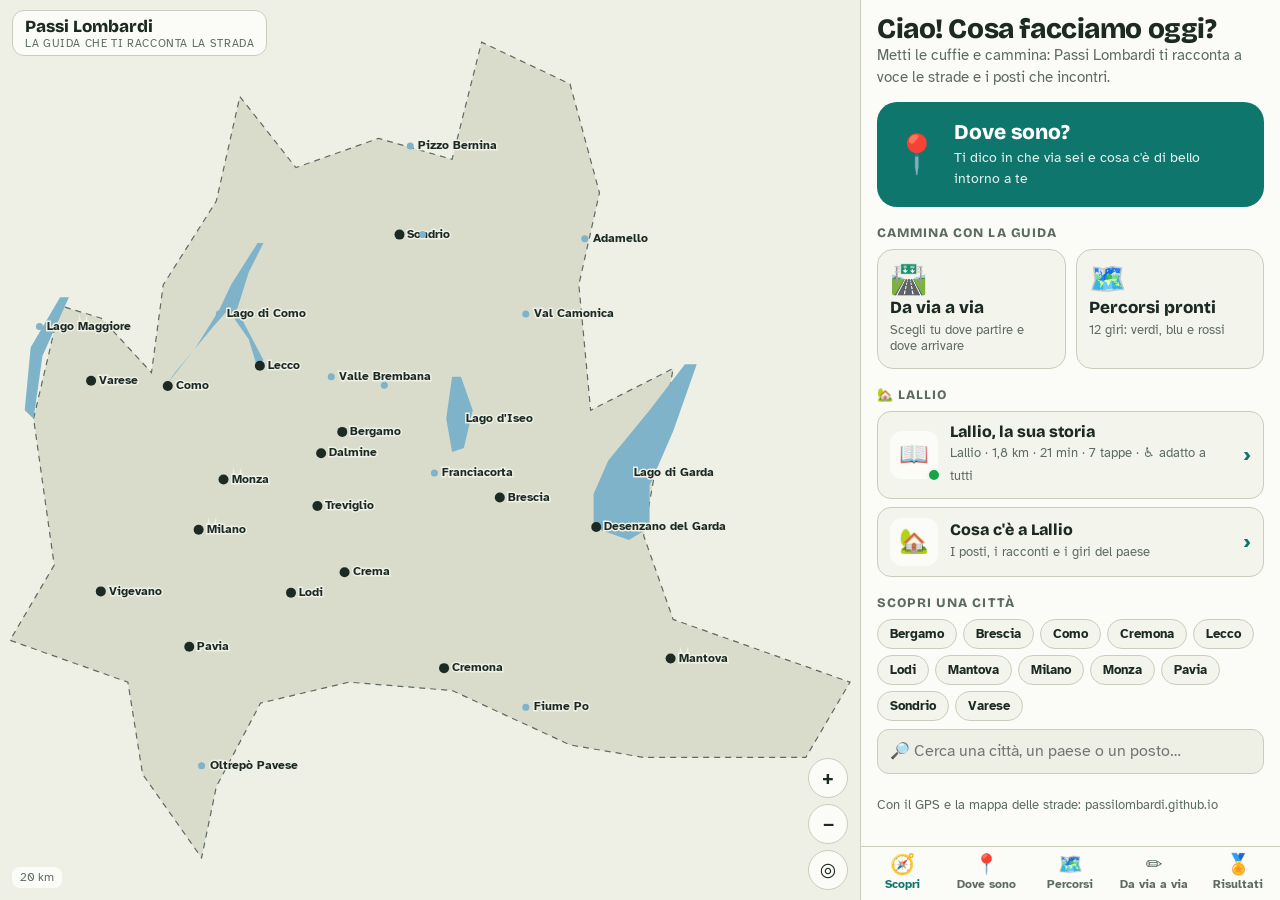
==== commit 78552a2b: "Struttura più chiara, da via a via con le svolte, GPS che dice dove sei, storie di Lallio nuove - Pa" ====
--- a/index.html
+++ b/index.html
@@ -126,6 +126,18 @@
 .attrib{position:absolute;right:62px;bottom:10px;font-size:10px;color:var(--tenue);background:var(--pannello);border-radius:6px;padding:1px 6px;display:none}
 .attrib.on{display:block}
 input.testo,textarea{padding:9px;border-radius:10px;border:1px solid var(--linea);background:var(--carta);color:var(--inchiostro);font:inherit;width:100%;box-sizing:border-box}
+.sugg{display:flex;flex-direction:column;gap:6px}
+.sugg:empty{display:none}
+.sugg button{text-align:left;border:1px solid var(--linea);background:var(--pannello);color:var(--inchiostro);border-radius:12px;padding:10px 12px;font:inherit;cursor:pointer}
+.sugg small{color:var(--tenue)}
+.link{align-self:flex-start;border:0;background:none;color:var(--accento);font:700 14px var(--f-testo);cursor:pointer;padding:4px 0;text-align:left}
+.link.attesa{color:var(--percorso)}
+.grande-dove{border:0;border-radius:20px;padding:18px 16px;background:var(--accento);color:var(--su-accento);text-align:left;font:inherit;cursor:pointer;display:grid;grid-template-columns:auto 1fr;gap:4px 14px;align-items:center}
+.grande-dove .e{font-size:38px;grid-row:span 2}
+.grande-dove b{font:800 21px/1.15 var(--f-titolo)}
+.grande-dove small{opacity:.9;font-size:14px}
+.sezione{display:flex;flex-direction:column;gap:8px}
+.qui .dirvia{font-size:14px;color:var(--tenue)}
 </style>
 
 <div id="app">
@@ -143,7 +155,7 @@
 // tipo: c = città, p = paese, m = monumento, n = natura (lago, monte, fiume, parco)
 const LUOGHI=[
 // ---- Lallio e dintorni ----
-['Lallio',45.6636,9.6289,1200,'p','Sei a Lallio, che in dialetto si chiama Lai. È un paese piccolo, poco più di due chilometri quadrati, a circa cinque chilometri a sud-ovest di Bergamo, e ci vivono più di quattromiladuecento persone. Il nome forse viene dal latino alea, che vuol dire dado da gioco: per questo nello stemma del paese c\'è una scacchiera.'],
+['Lallio',45.6636,9.6289,1200,'p','Sei a Lallio, che in dialetto si chiama Lai. È un paese piccolo, poco più di due chilometri quadrati, a circa cinque chilometri da Bergamo, e ci vivono più di quattromiladuecento persone. Il suo tesoro è la chiesa di San Bernardino, piena di affreschi antichi. E il nome? Forse viene dal latino alea, che vuol dire dado da gioco: per questo nello stemma del paese c\'è una scacchiera.'],
 ['Treviolo',45.6727,9.6136,1300,'p','Stai passando vicino a Treviolo, un paese tra Bergamo e il fiume Brembo. Una volta qui c\'erano soprattutto campi e cascine; oggi ci sono case, negozi e piste ciclabili.'],
 ['Dalmine',45.6472,9.6056,2000,'c','Lì vicino c\'è Dalmine, famosa in tutto il mondo per la sua grande acciaieria, che fa tubi d\'acciaio da più di cento anni. Molte case del paese sono state costruite proprio per chi lavorava in fabbrica.'],
 ['Stezzano',45.6499,9.6517,1300,'p','Qui vicino c\'è Stezzano, un paese della pianura con un parco tecnologico tutto rosso, il Kilometro Rosso, dove lavorano scienziati e ingegneri.'],
@@ -285,14 +297,14 @@
 ];
 
 // il giro di Lallio: racconti a capitoli lungo un giro indicativo intorno al centro (le vie vere arriveranno con la mappa del sito)
-const LALLIO={n:'Lallio, la sua storia',d:'Lallio · a piedi · 6 racconti',m:'piedi',p:[[45.6636,9.6289],[45.6650,9.6310],[45.6662,9.6290],[45.6655,9.6262],[45.6636,9.6255],[45.6618,9.6268],[45.6614,9.6295],[45.6622,9.6318],[45.6636,9.6289]],
- cap:[[0,'Benvenuto a Lallio','Ciao e benvenuto a Lallio! In dialetto bergamasco il paese si chiama Lai. È piccolo: in poco più di due chilometri quadrati ci vivono circa quattromiladuecento persone. Bergamo è a cinque chilometri, verso nord-est: nelle giornate limpide, da quella parte, si vede il colle di Città Alta. Pronto? Cominciamo il giro!'],
-[0.14,'Il nome e lo stemma','Sai da dove viene il nome Lallio? Forse dal latino alea, che vuol dire dado da gioco. Si racconta che d\'inverno qui si fermassero i soldati romani, e che ci fosse un piccolo forte per controllare la strada verso Bergamo. Per ricordare il dado, nello stemma del paese c\'è una scacchiera, con un angelo. Gioco: quando vedi lo stemma di Lallio, conta le caselle della scacchiera!'],
-[0.28,'La chiesa di San Bernardino','La chiesa di San Bernardino è il tesoro di Lallio. È stata costruita verso il 1450, proprio l\'anno in cui Bernardino da Siena fu fatto santo: è una delle prime chiese dedicate a lui. Allora qui intorno c\'erano solo campi. Davanti c\'è un sagrato chiuso da un muro alto, con un portale di pietra. Dentro, le pareti sono coperte di affreschi che raccontano la vita di Maria, quadro dopo quadro, come un fumetto antico. Li hanno dipinti Gerolamo Colleoni e Cristoforo Baschenis il vecchio. Oggi è monumento nazionale. Gioco: se entri, prova a seguire la storia di Maria da un quadro all\'altro.'],
-[0.43,'La chiesa parrocchiale','Questa è la chiesa parrocchiale, dedicata ai santi Bartolomeo e Stefano. È stata costruita all\'inizio del Novecento, su progetto dell\'architetto Elia Fornoni. Prima, al suo posto, c\'era una chiesa del Settecento. E ancora prima c\'era una chiesa del Trecento, lontana dal centro: quando fu abbandonata, sulle sue rovine fecero una cappelletta. La chiamano la cappelletta dei mortini, perché lì vicino si seppellivano i morti. Gioco: guarda il campanile e prova a indovinare quanto è alto.'],
-[0.58,'Mille anni di storia','Lallio è antichissimo! Il primo documento scritto che ne parla è dell\'11 settembre 875, più di mille anni fa: è il testamento di un abitante di Stezzano. Nel Medioevo qui c\'erano case fortificate, perché Lallio era una porta per arrivare a Bergamo. Poi arrivò la Repubblica di Venezia, che fece scavare canali per bagnare i campi, come la roggia Colleonesca. Gioco: se vedi un canale d\'acqua, segui con gli occhi dove va.'],
-[0.73,'Un campione di Lallio','A Lallio è nato Angelo Domenghini, un grande calciatore. Con l\'Inter ha vinto due scudetti e una Coppa dei Campioni, con il Cagliari un altro scudetto, e con la Nazionale italiana il Campionato Europeo del 1968. Anche oggi a Lallio si gioca tanto a calcio! Gioco: se passi vicino a un campo, prova a fare tre palleggi.'],
-[0.88,'Lallio oggi','Una volta Lallio era un paese di campi e cascine. Dopo la guerra sono arrivate le fabbriche, soprattutto nella zona industriale a sud del paese, e tante nuove famiglie. Oggi ci sono scuole, parchi e campi sportivi. Il giro è finito: bravissimo, ora conosci la storia di Lallio!']]};
+const LALLIO={n:'Lallio, la sua storia',d:'Lallio · a piedi · 7 racconti',m:'piedi',p:[[45.6636,9.6289],[45.6650,9.6310],[45.6662,9.6290],[45.6655,9.6262],[45.6636,9.6255],[45.6618,9.6268],[45.6614,9.6295],[45.6622,9.6318],[45.6636,9.6289]],
+ cap:[[0,'Benvenuto a Lallio','Ciao, e benvenuto a Lallio! Qui, in dialetto bergamasco, il paese si chiama Lai. È un paese piccolo: in poco più di due chilometri quadrati ci vivono circa quattromiladuecento persone. Prova a guardare verso nord-est: nelle giornate limpide si vede il colle di Città Alta, a soli cinque chilometri. Oggi facciamo un viaggio nel tempo, e io ti accompagno passo dopo passo. Pronto? Si parte!'],
+[0.14,'Il nome e lo stemma','Ti svelo un piccolo mistero: da dove viene il nome Lallio? Forse dal latino alea, che vuol dire dado da gioco. Si racconta che, tanto tempo fa, qui si fermassero d\'inverno i soldati romani, in un piccolo forte che controllava la strada per Bergamo. E nelle sere fredde, per passare il tempo, giocavano a dadi. Per ricordare quel dado, nello stemma del paese c\'è una scacchiera, con un angelo. Gioco: quando vedi lo stemma di Lallio, conta le caselle della scacchiera!'],
+[0.28,'La chiesa di San Bernardino','Eccoci al tesoro di Lallio: la chiesa di San Bernardino. Immagina questo posto più di cinquecento anni fa: intorno solo campi, filari e qualche cascina. Verso il 1450, proprio l\'anno in cui Bernardino da Siena fu fatto santo, qui costruirono questa chiesa: è una delle prime dedicate a lui. Davanti c\'è un sagrato chiuso da un muro alto, con un portale di pietra. Ma la sorpresa è dentro: le pareti sono coperte di affreschi che raccontano la vita di Maria, quadro dopo quadro, come un fumetto antico. Li hanno dipinti Gerolamo Colleoni e Cristoforo Baschenis il vecchio. Oggi è monumento nazionale. Gioco: se entri, prova a seguire la storia di Maria da un quadro all\'altro.'],
+[0.43,'La chiesa parrocchiale','Adesso guarda in alto: questa è la chiesa parrocchiale, dedicata ai santi Bartolomeo e Stefano. Sai che qui, nel tempo, ci sono state tre chiese? La prima era del Trecento, lontano dal centro. Quando fu abbandonata, sulle sue rovine fecero una cappelletta, che chiamano la cappelletta dei mortini, perché lì vicino si seppellivano i morti. Poi, al posto di questa, ci fu una chiesa del Settecento. Infine, all\'inizio del Novecento, l\'architetto Elia Fornoni progettò quella che vedi oggi. Gioco: guarda il campanile e prova a indovinare quanto è alto.'],
+[0.58,'Mille anni di storia','Facciamo un salto indietro di più di mille anni! Il primo foglio scritto che parla di Lallio è dell\'11 settembre 875: è il testamento di un abitante di Stezzano. Nel Medioevo Lallio era come una porta per arrivare a Bergamo, e per difendersi qui c\'erano case fortificate. Poi arrivò la Repubblica di Venezia, che fece scavare canali per portare l\'acqua ai campi, come la roggia Colleonesca. Quell\'acqua faceva crescere il grano e girare i mulini. Gioco: se vedi un canale d\'acqua, segui con gli occhi dove va.'],
+[0.73,'Un campione di Lallio','Lo sapevi che a Lallio è nato un campione di calcio? Si chiama Angelo Domenghini. Da bambino giocava a pallone proprio da queste parti, e poi è diventato fortissimo: con l\'Inter ha vinto due scudetti e una Coppa dei Campioni, con il Cagliari un altro scudetto, e con la Nazionale italiana il Campionato Europeo del 1968. Anche oggi a Lallio si gioca tanto a calcio, e chissà, magari il prossimo campione sei tu! Gioco: se passi vicino a un campo, prova a fare tre palleggi.'],
+[0.88,'Lallio oggi','Ultima tappa! Una volta Lallio era un paese di campi e cascine, dove tutti si conoscevano. Dopo la guerra sono arrivate le fabbriche, soprattutto nella zona industriale a sud del paese, e con loro tante nuove famiglie. Oggi ci sono scuole, parchi e campi sportivi, ma le chiese antiche e i canali sono ancora qui a raccontare la sua storia. Il giro è finito: bravissimo! Adesso conosci Lallio meglio di tanti grandi.']]};
 
 const ESERCIZI=[
 ['Saltelli','🤸','Fermati un momento. Fai dieci saltelli sul posto, leggeri, con le braccia che vanno su e giù. Poi riparti!'],
@@ -383,7 +395,7 @@
 function tappeDi(T){const p=T.p,cum=lungo(p),tot=cum.at(-1);
  if(T.cap)return T.cap.map(([f,n,txt],i)=>({n,txt,at:f*tot,ico:'📖',clip:'C'+i}));
  const out=[];tutti().forEach(L=>{const [d,at]=proietta(p,cum,[L[1],L[2]]);const lim=L[4]==='m'||L[4]==='x'?Math.min(Math.max(L[3],120),350):Math.min(L[3],T.m==='auto'?4000:2500);if(d<=lim)out.push({n:L[0],txt:L[4]==='x'?L[5]:storia(L),at,ico:ICO[L[4]],L,clip:L[4]==='x'?null:'L'+LI.get(L)})});
- (T.vie||[]).forEach(v=>out.push({n:v.n,txt:v.txt,at:v.at,ico:'🛣️',via:1}));
+ (T.vie||[]).forEach(v=>out.push({n:v.n,txt:v.txt,at:v.at,ico:v.ico||'🛣️',via:1,svolta:v.svolta}));
  return out.sort((a,b)=>a.at-b.at)}
 function eserciziDi(T){if(T.m==='auto'||T.m==='bici')return [];const passo=T.m==='corsa'?1000:700,out=[];let k=0;
  for(let at=passo;at<T.tot-200&&out.length<6;at+=passo){if(T.tappe.some(t=>Math.abs(t.at-at)<120))at+=150;out.push({es:k%ESERCIZI.length,at});k++}return out}
@@ -398,11 +410,22 @@
 // ---------- servizi del sito vero: vie, strade, posti intorno ----------
 async function cercaVia(testo,paese){if(!SITO)throw new Error('anteprima');const q=encodeURIComponent(testo+', '+paese+', Lombardia');
  const r=await fetch(`https://nominatim.openstreetmap.org/search?q=${q}&format=json&limit=1&countrycodes=it&accept-language=it`);const j=await r.json();if(!j.length)throw new Error('non trovata');return [+j[0].lat,+j[0].lon]}
+async function suggerisciVie(testo,paese){if(!SITO)return [];const q=encodeURIComponent(testo+', '+paese+', Lombardia');
+ try{const r=await fetch(`https://nominatim.openstreetmap.org/search?q=${q}&format=json&limit=6&countrycodes=it&accept-language=it&addressdetails=1`);const j=await r.json();const vist=new Set();
+  return j.map(x=>{const a=x.address||{};const n=a.road||a.square||a.pedestrian||a.footway||x.name||x.display_name.split(',')[0];return {n,dove:a.village||a.town||a.city||'',pt:[+x.lat,+x.lon]}}).filter(x=>{const k=x.n+x.dove;if(vist.has(k))return false;vist.add(k);return true})}catch(e){return []}}
 let ultVia=0,ultViaPos=null;
 async function nomeVia(p){if(!SITO)return '';if(Date.now()-ultVia<4000||ultViaPos&&dist(p,ultViaPos)<40)return S.via;ultVia=Date.now();ultViaPos=p;
- try{const r=await fetch(`https://nominatim.openstreetmap.org/reverse?lat=${p[0]}&lon=${p[1]}&format=json&zoom=17&accept-language=it`);const j=await r.json();const a=j.address||{};return a.road||a.pedestrian||a.square||a.footway||S.via}catch(e){return S.via}}
-async function stradaTra(pts,modo){if(!SITO)return null;const prof=modo==='auto'?'routed-car':modo==='bici'?'routed-bike':'routed-foot';
- try{const r=await fetch(`https://routing.openstreetmap.de/${prof}/route/v1/driving/${pts.map(p=>p[1].toFixed(6)+','+p[0].toFixed(6)).join(';')}?overview=full&geometries=geojson`);const j=await r.json();if(!j.routes||!j.routes[0])return null;return j.routes[0].geometry.coordinates.map(c=>[c[1],c[0]])}catch(e){return null}}
+ try{const r=await fetch(`https://nominatim.openstreetmap.org/reverse?lat=${p[0]}&lon=${p[1]}&format=json&zoom=17&accept-language=it`);const j=await r.json();const a=j.address||{};S.paese=a.village||a.town||a.city||a.hamlet||S.paese||'';return a.square||a.road||a.pedestrian||a.footway||S.via}catch(e){return S.via}}
+// percorso lungo le strade vere, con le svolte: «gira a destra in via Roma»
+async function stradaTra(pts,modo,svolte){if(!SITO)return null;const prof=modo==='auto'?'routed-car':modo==='bici'?'routed-bike':'routed-foot';
+ try{const r=await fetch(`https://routing.openstreetmap.de/${prof}/route/v1/driving/${pts.map(p=>p[1].toFixed(6)+','+p[0].toFixed(6)).join(';')}?overview=full&geometries=geojson${svolte?'&steps=true':''}`);const j=await r.json();if(!j.routes||!j.routes[0])return null;
+  const p=j.routes[0].geometry.coordinates.map(c=>[c[1],c[0]]);if(!svolte)return p;
+  const st=[];j.routes[0].legs.forEach(l=>l.steps.forEach(x=>{const m=x.maneuver;if(m.type==='arrive'||m.type==='depart'||!x.name)return;const prima=st.at(-1);if(prima&&prima.nome===x.name)return;st.push({nome:x.name,mod:m.modifier||'',tipo:m.type,pt:[m.location[1],m.location[0]]})}));
+  return {p,st}}catch(e){return null}}
+const SVOLTA={left:'gira a sinistra',right:'gira a destra','slight left':'tieni la sinistra','slight right':'tieni la destra','sharp left':'gira tutto a sinistra','sharp right':'gira tutto a destra',straight:'vai dritto',uturn:'torna indietro'};
+const frase=v=>{const n=v.nome.replace(/^(via|viale|piazza|piazzale|corso|largo|vicolo|strada)\b/i,w=>w.toLowerCase());const pre=/^(via|viale|corso|vicolo|largo)\b/i.test(n)?'in ':/^(piazza|piazzale)\b/i.test(n)?'in ':'su ';
+ if(v.tipo==='roundabout'||v.tipo==='rotary')return `Alla rotonda prendi ${n}`;const a=SVOLTA[v.mod]||'continua';return (a.charAt(0).toUpperCase()+a.slice(1))+' '+pre+n};
+const ICOSV={left:'⬅️',right:'➡️','slight left':'↖️','slight right':'↗️','sharp left':'⬅️','sharp right':'➡️',straight:'⬆️',uturn:'↩️'};
 const POI=new Map();let poiZone=new Set();
 async function postiIntorno(p){if(!SITO)return;const k=p[0].toFixed(2)+','+p[1].toFixed(2);if(poiZone.has(k))return;poiZone.add(k);
  const q=`[out:json][timeout:20];(nwr(around:900,${p[0]},${p[1]})[name][~"^(amenity|historic|tourism|leisure)$"~"^(place_of_worship|school|library|townhall|theatre|monument|memorial|castle|church|ruins|museum|attraction|artwork|viewpoint|park|sports_centre|stadium|playground)$"];);out center tags 80;`;
@@ -479,14 +502,16 @@
 function salvaUscita(){if(S.fatto<100||S.salvata)return;S.salvata=1;const u=uscite();u.unshift({n:S.tour.n,m:S.modo,km:S.fatto,s:S.tempo,d:Date.now(),t:S.detti.size});try{localStorage.setItem('passi_uscite',JSON.stringify(u.slice(0,50)))}catch(e){}}
 // ---------- schermate ----------
 let schermo='home',luogoSel=null,filtro='',filtroT='tutti';
-function prepara(T){S.tour=T;T.eser=eserciziDi(T);S.rotta=T.p;S.cum=lungo(T.p);S.tot=S.cum.at(-1);S.fatto=0;S.tempo=0;S.salvata=0;S.pos=T.p[0];S.dir=brg(T.p[0],T.p[1]);S.detti.clear();S.modo=T.m;S.vel=T.m==='auto'?80:40;S.esercizi=T.m==='piedi'||T.m==='corsa'}
+async function sullaStrada(T){if(!SITO||T.suStrada||T.lineaVera!==undefined)return;T.suStrada=1;const r=await stradaTra(T.p,T.m==='corsa'?'piedi':T.m);if(!r||r.length<2)return;
+ T.p=r;T.tot=lungo(r).at(-1);T.tappe=tappeDi(T);T.eser=eserciziDi(T);if(S.tour===T&&!S.va&&S.fatto===0){prepara(T);if(schermo==='percorso'){fit(T.p);render()}}}
+function prepara(T){sullaStrada(T);S.tour=T;T.eser=eserciziDi(T);S.rotta=T.p;S.cum=lungo(T.p);S.tot=S.cum.at(-1);S.fatto=0;S.tempo=0;S.salvata=0;S.pos=T.p[0];S.dir=brg(T.p[0],T.p[1]);S.detti.clear();S.modo=T.m;S.vel=T.m==='auto'?80:40;S.esercizi=T.m==='piedi'||T.m==='corsa'}
 function vai(s,arg){if(s==='percorso'&&schermo!=='cammino'&&schermo!=='percorso')S.da=schermo==='luogo'?{s:'luogo',L:luogoSel}:{s:schermo};
  if(schermo==='dove'&&s!=='dove'&&s!=='mio')fermaGps();
  schermo=s;if(s==='percorso'&&arg&&arg!==S.tour){prepara(arg);fit(arg.p)}else if(s==='percorso'){fit(S.tour.p)}
  if(['home','percorsi','risultati'].includes(s)){S.va=false;S.tour=null;S.rotta=null;S.disegna=false;zitto();fit(CONFINE,20)}
  if(s==='dove'){S.tour=null;S.rotta=null;S.disegna=false;S.va=false;center(...S.pos);V.z=Math.max(V.z,0.03);avviaGps()}
  if(s==='luogo'){luogoSel=arg;S.rotta=null;S.tour=null;S.disegna=false;zitto();center(arg[1],arg[2]);V.z=arg[0]==='Lallio'?0.03:arg[4]==='c'?0.004:arg[4]==='n'?0.0015:arg[4]==='p'?0.012:0.03}
- if(s==='crea'){zitto();S.tour=null;S.rotta=null;S.disegna=true;S.punti=[];S.attesa=null;if(!S.campi)nuovoCrea('Lallio','Bergamo');const p=puntoDi(S.campi[0]);if(p){center(...p);V.z=Math.max(V.z,0.01)}}
+ if(s==='crea'){zitto();S.tour=null;S.rotta=null;S.disegna=true;S.punti=[];S.attesa=null;if(!S.campi)nuovoCrea('Lallio','Lallio');const p=puntoDi(S.campi[0]);if(p){center(...p);V.z=Math.max(V.z,0.01)}}
  $('app').classList.toggle('cammino',s==='cammino');setTimeout(size,0);render();$('scroll').scrollTop=0}
 function card(ico,tit,sub,on,liv){return `<button class="card" data-on="${on}"><span class="ico">${ico}${liv?pallino(liv):''}</span><span><b>${esc(tit)}</b><small>${sub}</small></span><span class="fr">›</span></button>`}
 function cardT(T){const l=livello(T);return card(T.cap?'📖':MODI[T.m].split(' ')[0],T.n,`${esc(T.area)} · ${km(T.tot)} · ${durata(T.tot,T.m)} · ${T.tappe.length} tappe${l==='verde'&&T.m==='piedi'?' · ♿ adatto a tutti':''}`,'t'+TOURS.indexOf(T),l)}
@@ -494,24 +519,24 @@
 const notaAnteprima=t=>SITO?'':`<p class="avviso">${t}</p>`;
 function render(){const P=$('scroll');let h='';
  document.querySelectorAll('nav.tab button').forEach(b=>b.setAttribute('aria-current',b.dataset.tab===({luogo:'home',percorso:S.da&&S.da.s==='crea'?'crea':'percorsi',mio:'dove'}[schermo]||schermo)?'page':'false'));
- if(schermo==='home'){h=`<div class="sch"><div class="ciao"><h1>Ciao! Dove andiamo oggi?</h1><p class="sotto">Passi Lombardi ti racconta a voce quello che vedi, mentre cammini, corri o vai in bici.</p></div>
-  <div class="passi3"><div><b>👆</b>1. Scegli dove andare</div><div><b>▶️</b>2. Premi «Inizia»</div><div><b>🎧</b>3. Cammina e ascolta</div></div>
-  <div class="tiles">
-   <button class="tile forte" data-on="tab-dove"><span class="e">📍</span><b>Dove sono</b><small>Ti racconto cosa c'è proprio qui</small></button>
-   <button class="tile" data-on="tab-crea"><span class="e">🛣️</span><b>Da via a via</b><small>Scegli tu da dove parti e dove arrivi</small></button>
-   <button class="tile" data-on="tab-percorsi"><span class="e">🗺️</span><b>Percorsi pronti</b><small>${TOURS.length} giri, verdi, blu e rossi</small></button>
-   <button class="tile" data-on="l${LI.get(LP('Lallio'))}"><span class="e">🏡</span><b>Lallio</b><small>La sua storia in 7 racconti</small></button></div>
+ if(schermo==='home'){const TL=TOURS[0];h=`<div class="sch"><div class="ciao"><h1>Ciao! Cosa facciamo oggi?</h1><p class="sotto">Metti le cuffie e cammina: Passi Lombardi ti racconta a voce le strade e i posti che incontri.</p></div>
+  <button class="grande-dove" data-on="tab-dove"><span class="e">📍</span><b>Dove sono?</b><small>Ti dico in che via sei e cosa c'è di bello intorno a te</small></button>
+  <div class="sezione"><h2>Cammina con la guida</h2><div class="tiles">
+   <button class="tile" data-on="tab-crea"><span class="e">🛣️</span><b>Da via a via</b><small>Scegli tu dove partire e dove arrivare</small></button>
+   <button class="tile" data-on="tab-percorsi"><span class="e">🗺️</span><b>Percorsi pronti</b><small>${TOURS.length} giri: verdi, blu e rossi</small></button></div></div>
+  <div class="sezione"><h2>🏡 Lallio</h2><div class="lista">${cardT(TL)}${card('🏡','Cosa c\'è a Lallio','I posti, i racconti e i giri del paese','l'+LI.get(LP('Lallio')))}</div></div>
+  <div class="sezione"><h2>Scopri una città</h2><div class="chips" role="group" aria-label="Scegli una città">${PROV.map(n=>`<button data-on="l${LI.get(LP(n))}">${esc(n)}</button>`).join('')}</div>
+  <input class="cerca" id="cerca" placeholder="🔎 Cerca una città, un paese o un posto…" value="${esc(filtro)}" aria-label="Cerca un posto"><div class="lista" id="tutti"></div></div>
   ${instEv?'<button class="btn primo lungo" data-on="installa">📲 Installa l\'app sul telefono</button>':''}
-  <h2>Cosa c'è a…</h2><div class="chips" role="group" aria-label="Scegli una città">${PROV.map(n=>`<button data-on="l${LI.get(LP(n))}">${esc(n)}</button>`).join('')}</div>
-  <input class="cerca" id="cerca" placeholder="🔎 Cerca una città, un paese o un posto…" value="${esc(filtro)}" aria-label="Cerca un posto"><div class="lista" id="tutti"></div>
   ${SITO?'<p class="nota">La tua posizione resta sul telefono e non viene salvata da nessuna parte. Per la mappa, le vie e i posti intorno la guida usa OpenStreetMap e Wikipedia. <a href="privacy.html">Privacy</a></p>':'<p class="nota">Con il GPS e la mappa delle strade: passilombardi.github.io</p>'}</div>`}
  else if(schermo==='dove'){const vic=vicini(S.pos,6);h=`<div class="sch"><div><h1>📍 Dove sono</h1><p class="sotto">Tieni il telefono in tasca: quando passi vicino a qualcosa di bello, la guida te lo racconta.</p></div>
-  <div class="qui"><small>${S.gps?'Sei qui':'Posizione'}</small><b>${esc(S.via||(vic[0]&&vic[0].d<1500?'Vicino a '+vic[0].n:'…'))}</b><span class="sotto">${S.gps?'Il GPS è acceso':'Sto cercando il GPS… Se non risponde, tocca la mappa dove sei.'}</span></div>
+  <div class="qui"><small>${S.gps?'Sei qui':'Posizione'}</small><b>${esc(S.via||(vic[0]&&vic[0].d<1500?'Vicino a '+vic[0].n:'…'))}</b>${S.paese?`<span class="dirvia">a ${esc(S.paese)}</span>`:''}${vic[0]&&vic[0].d<300?`<span class="dirvia">${vic[0].ico} ${esc(vic[0].n)}: ${lato(brg(S.pos,vic[0].p))}, ${quanto(vic[0].d)}</span>`:''}<span class="sotto">${S.gps?'Il GPS è acceso ✓':SITO?'Sto cercando il GPS… Se non risponde, tocca la mappa dove sei.':'Anteprima: tocca la mappa dove sei.'}</span></div>
+  <button class="btn primo lungo" data-on="dimmi">🔊 Dimmi dove sono</button>
   <div class="player"><div class="top"><div class="tit"><small>${ora?esc(ora.dove):'In ascolto'}</small><b>${ora?esc(ora.tit):'Cammina!'}</b></div></div><div class="barra"><i></i></div><p>${ora?esc(ora.txt):'Appena arrivi vicino a un posto, parte il racconto.'}</p>${ora?'<button class="btn" data-on="zitto">■ Ferma</button>':''}</div>
   <div class="interr"><label>🎧 Racconta da solo quando passo vicino<input type="checkbox" data-sw="auto" ${S.auto?'checked':''}></label></div>
   <h2>Cosa c'è intorno</h2><div class="lista">${vic.map(v=>card(v.ico,v.n,km(v.d)+' · '+v.tipo,v.on)).join('')||'<p class="nota">Niente di famoso qui vicino. Prova a spostarti!</p>'}</div>
   ${card('⭐','Aggiungi un posto tuo','Per esempio la tua chiesa, il parco o la scuola, con la sua storia','tab-mio')}
-  /div>`}
+  </div>`}
  else if(schermo==='mio'){h=`<div class="sch"><button class="indietro" data-on="tab-dove">‹ Indietro</button><div><h1>⭐ Aggiungi un posto tuo</h1><p class="sotto">Quando ci passi vicino, la guida racconta la storia che scrivi tu.</p></div>
   <label class="campo">Come si chiama?<input class="testo" id="mN" placeholder="Per esempio: Chiesa di San Bernardino"></label>
   <label class="campo">La sua storia<textarea id="mS" rows="4" placeholder="Scrivi cosa c'è di bello o di curioso"></textarea></label>
@@ -537,30 +562,36 @@
   <button class="btn primo lungo" data-on="inizia">▶ Inizia il percorso</button>
   <h2>Come vai?</h2>${chipsModo()}
   <div class="interr"><label>🎧 Racconti dei posti<input type="checkbox" data-sw="racconti" ${S.racconti?'checked':''}></label>${T.eser.length?`<label>💪 Esercizi lungo la strada<input type="checkbox" data-sw="esercizi" ${S.esercizi?'checked':''}></label>`:''}</div>
-  <h2>Cosa incontri</h2><ol class="tappe">${T.tappe.map((t,i)=>`<li><span class="n">${i+1}</span><span><b>${t.ico||''} ${esc(t.n)}</b><small>dopo ${km(t.at)}</small></span><button class="play" data-tp="${i}" aria-label="Ascolta ${esc(t.n)}">${ora&&ora.tit===t.n?'■':'▶'}</button></li>`).join('')||'<li><span></span><span>Nessun posto famoso lungo questa strada, ma puoi chiedere «Cosa c\'è intorno?» mentre cammini.</span></li>'}</ol>
+  <h2>${T.vie&&T.vie.some(v=>v.svolta)?'Le vie e le cose che incontri':'Cosa incontri'}</h2><ol class="tappe">${T.tappe.map((t,i)=>`<li><span class="n">${i+1}</span><span><b>${t.ico||''} ${esc(t.n)}</b><small>dopo ${km(t.at)}</small></span><button class="play" data-tp="${i}" aria-label="Ascolta ${esc(t.n)}">${ora&&ora.tit===t.n?'■':'▶'}</button></li>`).join('')||'<li><span></span><span>Nessun posto famoso lungo questa strada, ma puoi chiedere «Cosa c\'è intorno?» mentre cammini.</span></li>'}</ol>
   ${SITO?'<p class="nota">Lungo la strada la guida trova anche chiese, parchi e scuole dalla mappa.</p>':''}</div>`}
  else if(schermo==='cammino'){const T=S.tour,nx=T.tappe.find(t=>!S.detti.has(t.n)),es=ora&&ora.es!=null?ESERCIZI[ora.es]:null;h=`<div class="sch">
   <div class="player"><div class="top"><button class="gplay" data-on="pausa" aria-label="${S.va?'Pausa':'Continua'}">${S.va?'❚❚':'▶'}</button><div class="tit"><small>${ora?esc(ora.dove):S.via?'🛣️ '+esc(S.via):'In cammino'}</small><b>${ora?esc(ora.tit):esc(T.n)}</b></div></div>
    <div class="barra"><i></i></div>${es?`<div class="eser"><span class="big">${es[1]}</span><p>${esc(es[2])}</p></div>`:`<p>${ora?esc(ora.txt):'La guida parla quando arrivi vicino a una tappa. Intanto guarda intorno!'}</p>`}</div>
-  ${nx?`<div class="prossima"><span>Prossima tappa<br><b>${esc(nx.n)}</b></span><span><b id="sNx">${km(Math.max(0,nx.at-S.fatto))}</b></span></div>`:''}
+  ${nx?`<div class="prossima"><span>${nx.svolta?nx.ico+' Prossima svolta':'Prossima tappa'}<br><b>${esc(nx.n)}</b></span><span><b id="sNx">${km(Math.max(0,nx.at-S.fatto))}</b></span></div>`:''}
   <div class="stato"><div><small>Fatti</small><b id="sKm">${km(S.fatto)}</b></div><div><small>Mancano</small><b id="sRes">${km(Math.max(0,S.tot-S.fatto))}</b></div><div><small>Tempo</small><b id="sT">${orologio(S.tempo)}</b></div><div><small>${S.modo==='corsa'?'Passo':'Tappe'}</small><b id="sP">${S.modo==='corsa'?passo():S.detti.size+'/'+T.tappe.length}</b></div></div>
   <div class="riga"><button class="btn" data-on="intorno">👀 Cosa c'è intorno?</button><button class="btn" data-on="gpscam">${S.gps?'📍 GPS acceso':'📍 Usa il GPS'}</button><button class="btn" data-on="fine">■ Fine</button></div>
   ${S.gps?'':`<div class="riga"><label for="vel">Velocità della prova</label><input type="range" id="vel" min="1" max="120" value="${S.vel}"><span>×${S.vel}</span></div>`}</div>`}
  else if(schermo==='crea'){const n=S.campi.length;
-  const campo=(c,i)=>{const tit=i===0?'Da dove parti?':i===n-1?'Dove arrivi?':'Passi anche da…';const num=i===0?'A':i===n-1?'B':'+';
+  const paesi=['Lallio',...PROV,...LUOGHI.filter(L=>L[4]==='p'&&L[0]!=='Lallio').map(L=>L[0]).sort()];
+  const campo=(c,i)=>{const tit=i===0?'Da dove parti?':i===n-1?'Dove vuoi arrivare?':'Passi anche da…';const num=i===0?'A':i===n-1?'B':'+';
+   const scelte=(i===0?[['qui','📍 Da qui']]:[]).concat([['via','🛣️ Una via'],['luogo','🏛️ Un posto']]);
+   let corpo='';
+   if(c.tipo==='qui')corpo=`<div class="qui"><small>Partenza</small><b>${S.gps?esc(S.via||'Dove sei adesso'):'Dove sei adesso'}</b><span class="sotto">${S.gps?'Il GPS ti ha trovato ✓':SITO?'Accendo il GPS quando prepari il percorso.':'Nell\'anteprima tocca la mappa per dire dove sei.'}</span></div>`;
+   else if(c.tipo==='via')corpo=`<label class="campo">Paese o città<select data-paese="${i}">${paesi.map(p=>`<option ${p===c.paese?'selected':''}>${esc(p)}</option>`).join('')}</select></label>
+    <label class="campo">Nome della via<input class="testo" data-cv="${i}" placeholder="Per esempio: via Roma" value="${esc(c.via)}" autocomplete="off"></label>
+    <div class="sugg" id="sug${i}"></div>
+    ${c.pt?`<span class="ok">✓ ${esc(c.via)} è sulla mappa</span>`:''}${c.err?`<span class="nota">${esc(c.err)}</span>`:''}
+    <button class="link${S.attesa===i?' attesa':''}" data-pt="${i}">${S.attesa===i?'👆 Adesso tocca la mappa…':c.pt?'Non è il punto giusto? Toccalo sulla mappa':'Oppure toccala sulla mappa'}</button>`;
+   else corpo=`<select data-c="${i}" aria-label="Scegli il posto">${LUOGHI.slice().sort((a,b)=>a[0].localeCompare(b[0],'it')).map(L=>`<option ${L[0]===c.luogo?'selected':''}>${esc(L[0])}</option>`).join('')}</select>`;
    return `<div class="passo-n"><span class="num">${num}</span><div><h3>${tit}</h3>
-   <div class="seg" role="group"><button data-tipo="${i}:via" aria-pressed="${c.tipo==='via'}">🛣️ Una via</button><button data-tipo="${i}:luogo" aria-pressed="${c.tipo==='luogo'}">🏛️ Un posto</button></div>
-   ${c.tipo==='via'?`<input class="testo" data-cv="${i}" placeholder="Per esempio: via Roma" value="${esc(c.via)}" aria-label="Nome della via">
-    <label class="campo">In quale paese o città?<select data-paese="${i}">${['Lallio',...PROV,...LUOGHI.filter(L=>L[4]==='p'&&L[0]!=='Lallio').map(L=>L[0]).sort()].map(p=>`<option ${p===c.paese?'selected':''}>${esc(p)}</option>`).join('')}</select></label>
-    ${SITO?`<button class="btn" data-trova="${i}">🔎 Trova la via</button>`:''}<button class="btn${S.attesa===i?' attesa':''}" data-pt="${i}">${S.attesa===i?'👆 Ora tocca la mappa…':c.pt?'📍 Sposta il punto sulla mappa':'📍 Tocca la mappa dove si trova'}</button>${c.pt?'<span class="ok">✓ Trovata sulla mappa</span>':''}${c.err?`<span class="nota">${esc(c.err)}</span>`:''}`
-   :`<select data-c="${i}">${LUOGHI.slice().sort((a,b)=>a[0].localeCompare(b[0],'it')).map(L=>`<option ${L[0]===c.luogo?'selected':''}>${esc(L[0])}</option>`).join('')}</select>`}
-   ${i>0&&i<n-1?`<button class="indietro" data-togli="${i}">Togli questa tappa</button>`:''}</div></div>`};
-  h=`<div class="sch"><div><h1>🛣️ Da via a via</h1><p class="sotto">Scegli da dove parti e dove arrivi. La guida ti racconta tutto quello che c'è lungo la strada.</p></div>
+   <div class="seg" style="grid-template-columns:repeat(${scelte.length},1fr)" role="group">${scelte.map(([k,t])=>`<button data-tipo="${i}:${k}" aria-pressed="${c.tipo===k}">${t}</button>`).join('')}</div>
+   ${corpo}${i>0&&i<n-1?`<button class="link" data-togli="${i}">✕ Togli questa tappa</button>`:''}</div></div>`};
+  h=`<div class="sch"><div><h1>🛣️ Da via a via</h1><p class="sotto">Dimmi da dove parti e dove vuoi arrivare. Io ti dico dove girare e ti racconto le cose belle che trovi per strada.</p></div>
   ${S.campi.map(campo).join('')}
-  <button class="btn" data-on="addvia">＋ Aggiungi una via da cui passare</button>
+  <button class="link" data-on="addvia">＋ Voglio passare anche da un'altra via</button>
   <div class="passo-n"><span class="num">🚶</span><div><h3>Come ci vai?</h3>${chipsModo()}</div></div>
   <button class="btn primo lungo" data-on="creaok">✓ Prepara il percorso</button>
-  <p class="nota" id="creaMsg">${SITO?'Il percorso segue le strade vere.':'Anteprima: la linea va dritta da un punto all\'altro, perché qui non c\'è la mappa delle strade. Sul sito vero la guida trova la via da sola e segue le strade.'}</p></div>`}
+  <p class="nota" id="creaMsg">${SITO?'Il percorso segue le strade vere.':'Anteprima: la linea va dritta da un punto all\'altro. Sul sito vero la guida trova le vie da sola, segue le strade e ti dice dove girare.'}</p></div>`}
  else if(schermo==='risultati'){const u=uscite(),tk=u.reduce((a,x)=>a+x.km,0),ts=u.reduce((a,x)=>a+x.s,0);
   h=`<div class="sch"><div><h1>🏅 I miei risultati</h1><p class="sotto">Tutte le tue uscite, salvate su questo telefono.</p></div>
   <div class="res"><div><b>${u.length}</b><small>uscite</small></div><div><b>${km(tk)}</b><small>in tutto</small></div><div><b>${orologio(ts)}</b><small>di tempo</small></div></div>
@@ -569,12 +600,15 @@
  P.innerHTML=h;bind();if(schermo==='home')cerca();draw()}
 function passo(){if(S.fatto<50)return '–';const sk=S.tempo/(S.fatto/1000);return Math.floor(sk/60)+'′'+String(Math.round(sk%60)).padStart(2,'0')+'″'}
 function cerca(){const q=filtro.toLowerCase(),el=$('tutti');if(!q){el.innerHTML='';return}const L=LUOGHI.filter(L=>L[0].toLowerCase().includes(q)).slice(0,30);el.innerHTML=L.map(L=>card(ICO[L[4]],L[0],TIPO[L[4]],'l'+LI.get(L))).join('')||'<p class="nota">Nessun posto con questo nome.</p>';bindIn(el)}
-function vicini(p,n){const a=tutti().map(L=>({n:L[0],d:dist(p,[L[1],L[2]]),ico:ICO[L[4]],tipo:TIPO[L[4]],on:L[4]==='x'?'mio':'l'+LI.get(L)}));
- POI.forEach((P,k)=>a.push({n:P.n,d:dist(p,[P.la,P.lo]),ico:'📌',tipo:tipoPoi(P.t),on:'poi:'+k}));return a.sort((x,y)=>x.d-y.d).slice(0,n)}
+function vicini(p,n){const a=tutti().map(L=>({n:L[0],p:[L[1],L[2]],d:dist(p,[L[1],L[2]]),ico:ICO[L[4]],tipo:TIPO[L[4]],on:L[4]==='x'?'mio':'l'+LI.get(L)}));
+ POI.forEach((P,k)=>a.push({n:P.n,p:[P.la,P.lo],d:dist(p,[P.la,P.lo]),ico:'📌',tipo:tipoPoi(P.t),on:'poi:'+k,P,k}));return a.sort((x,y)=>x.d-y.d).slice(0,n)}
 // ---------- da via a via ----------
-function nuovoCrea(da,a){S.campi=[{tipo:'via',luogo:da,via:'',paese:LP(da)&&(LP(da)[4]==='c'||LP(da)[4]==='p')?da:'Lallio',pt:null},{tipo:'via',luogo:a,via:'',paese:LP(a)&&(LP(a)[4]==='c'||LP(a)[4]==='p')?a:'Lallio',pt:null}]}
-function puntoDi(c){if(c.tipo==='via')return c.pt;const L=LP(c.luogo);return L?[L[1],L[2]]:null}
-function nomeDi(c){return c.tipo==='via'?(c.via.trim()||'la via'):c.luogo}
+function nuovoCrea(da,a){S.campi=[{tipo:SITO?'qui':'via',luogo:da,via:'',paese:LP(da)&&(LP(da)[4]==='c'||LP(da)[4]==='p')?da:'Lallio',pt:null},{tipo:'via',luogo:a,via:'',paese:LP(a)&&(LP(a)[4]==='c'||LP(a)[4]==='p')?a:'Lallio',pt:null}]}
+function puntoDi(c){if(c.tipo==='qui')return S.pos;if(c.tipo==='via')return c.pt;const L=LP(c.luogo);return L?[L[1],L[2]]:null}
+function nomeDi(c){return c.tipo==='qui'?(S.via||'dove sei'):c.tipo==='via'?(c.via.trim()||'la via'):c.luogo}
+async function mostraVie(i){const c=S.campi[i],el=$('sug'+i);if(!el)return;el.innerHTML='<span class="nota">Cerco…</span>';const L=await suggerisciVie(c.via.trim(),c.paese);
+ el.innerHTML=L.length?L.map((x,k)=>`<button data-sv="${k}">📍 <b>${esc(x.n)}</b> <small>${esc(x.dove)}</small></button>`).join(''):'<span class="nota">Non la trovo. Controlla il nome, oppure toccala sulla mappa.</span>';
+ el.querySelectorAll('[data-sv]').forEach(b=>b.onclick=()=>{const x=L[+b.dataset.sv];c.via=x.n;c.pt=x.pt;c.err='';center(...x.pt);V.z=Math.max(V.z,0.05);render()})}
 async function trova(i){const c=S.campi[i];c.err='';if(!c.via.trim()){c.err='Scrivi prima il nome della via.';return render()}
  try{c.pt=await cercaVia(c.via.trim(),c.paese);center(...c.pt);V.z=Math.max(V.z,0.05)}catch(e){c.err='Non la trovo. Controlla il nome, oppure tocca la mappa dove si trova.';S.attesa=i}render()}
 function bind(){const P=$('scroll');bindIn(P);const c=$('cerca');if(c)c.oninput=()=>{filtro=c.value;cerca()};
@@ -585,10 +619,10 @@
  P.querySelectorAll('[data-asc]').forEach(b=>b.onclick=()=>{const L=LUOGHI[+b.dataset.asc],k='L'+b.dataset.asc;if(ora&&ora.clip===k){zitto();return render()}ascolta(L[0],storia(L),k);render()});
  P.querySelectorAll('[data-cap]').forEach(b=>b.onclick=()=>{const i=+b.dataset.cap,c=LALLIO.cap[i];if(ora&&ora.clip==='C'+i){zitto();return render()}ascolta(c[1],c[2],'C'+i);render()});
  P.querySelectorAll('[data-tp]').forEach(b=>b.onclick=()=>{const t=S.tour.tappe[+b.dataset.tp];if(ora&&ora.tit===t.n){zitto();return render()}if(t.poi)raccontoPoi(t.poi).then(x=>{ascolta(t.n,x.txt,x.clip);render()});else{ascolta(t.n,t.txt,t.clip);render()}});
- P.querySelectorAll('[data-tipo]').forEach(b=>b.onclick=()=>{const [i,t]=b.dataset.tipo.split(':');S.campi[+i].tipo=t;S.attesa=null;render()});
+ P.querySelectorAll('[data-tipo]').forEach(b=>b.onclick=()=>{const [i,t]=b.dataset.tipo.split(':');S.campi[+i].tipo=t;S.attesa=null;if(t==='qui'&&SITO&&!S.gps)avviaGps();render()});
  P.querySelectorAll('[data-c]').forEach(s=>s.onchange=()=>{const c=S.campi[+s.dataset.c];c.luogo=s.value;const p=puntoDi(c);if(p)center(...p);render()});
  P.querySelectorAll('[data-paese]').forEach(s=>s.onchange=()=>{const c=S.campi[+s.dataset.paese];c.paese=s.value;c.pt=null;const L=LP(s.value);if(L){center(L[1],L[2]);V.z=Math.max(V.z,0.03)}render()});
- P.querySelectorAll('[data-cv]').forEach(s=>{s.oninput=()=>{const c=S.campi[+s.dataset.cv];c.via=s.value;draw()};s.onkeydown=e=>{if(e.key==='Enter'&&SITO)trova(+s.dataset.cv)}});
+ P.querySelectorAll('[data-cv]').forEach(s=>{s.oninput=()=>{const i=+s.dataset.cv,c=S.campi[i];c.via=s.value;c.pt=null;draw();clearTimeout(c.tm);if(SITO&&c.via.trim().length>=3)c.tm=setTimeout(()=>mostraVie(i),500)};s.onkeydown=e=>{if(e.key==='Enter'&&SITO)mostraVie(+s.dataset.cv)}});
  P.querySelectorAll('[data-trova]').forEach(b=>b.onclick=()=>{b.textContent='🔎 Cerco…';trova(+b.dataset.trova)});
  P.querySelectorAll('[data-pt]').forEach(b=>b.onclick=()=>{const i=+b.dataset.pt;S.attesa=S.attesa===i?null:i;const c=S.campi[i];const L=LP(c.paese);if(S.attesa===i&&L&&!c.pt){center(L[1],L[2]);V.z=Math.max(V.z,0.03)}render()});
  P.querySelectorAll('[data-togli]').forEach(b=>b.onclick=()=>{S.campi.splice(+b.dataset.togli,1);render()});
@@ -604,17 +638,22 @@
  if(k==='addvia'){const ult=S.campi.at(-1);S.campi.splice(S.campi.length-1,0,{tipo:'via',luogo:'Bergamo',via:'',paese:ult.paese||'Lallio',pt:null});return render()}
  if(k==='svuota'){try{localStorage.removeItem('passi_uscite')}catch(e){}return render()}
  if(k==='salvamio'){const n=$('mN').value.trim(),s=$('mS').value.trim();if(!n)return $('mN').focus();MIEI.push({n,s:s||'Questo è un posto speciale: '+n+'.',la:S.pos[0],lo:S.pos[1]});salvaMiei();return vai('dove')}
- if(k==='zitto'){zitto();return render()}if(k==='installa'){if(instEv){instEv.prompt();instEv.userChoice.finally(()=>{instEv=null;render()})}return}
+ if(k==='zitto'){zitto();return render()}if(k==='dimmi'){diciDove();return render()}if(k==='installa'){if(instEv){instEv.prompt();instEv.userChoice.finally(()=>{instEv=null;render()})}return}
  if(k==='creaok')return creaOk();
  if(k==='inizia'){vai('cammino');parti();return}
  if(k==='pausa'){if(S.va){S.va=false;try{audio.pause()}catch(e){}try{speechSynthesis.pause()}catch(e){}}else{try{if(ora&&ora.clip)audio.play().catch(()=>{})}catch(e){}try{speechSynthesis.resume()}catch(e){}parti()}return render()}
  if(k==='intorno')return intorno();if(k==='gpscam'){if(S.gps)fermaGps();else avviaGps();return render()}
  if(k==='fine'){S.va=false;fermaGps();salvaUscita();zitto();return vai('percorso')}}
-async function creaOk(){const msg=$('creaMsg');const manca=S.campi.find(c=>c.tipo==='via'&&(!c.via.trim()||!c.pt));
- if(manca){msg.textContent=!manca.via.trim()?'Scrivi il nome di ogni via.':SITO?'Premi «Trova la via» per «'+manca.via+'», oppure toccala sulla mappa.':'Tocca la mappa dove si trova «'+manca.via+'».';msg.classList.add('avviso');return}
+async function creaOk(){const msg=$('creaMsg');
+ if(S.campi[0].tipo==='qui'&&SITO&&!S.gps){if(wid==null)avviaGps();msg.textContent='Cerco dove sei con il GPS…';for(let k=0;k<20&&!S.gps;k++)await new Promise(r=>setTimeout(r,500));
+  if(!S.gps){msg.textContent='Non trovo il GPS. Controlla che sia acceso e che il sito possa usare la posizione, oppure scegli «Una via» come partenza.';msg.classList.add('avviso');return}}
+ const manca=S.campi.find(c=>c.tipo==='via'&&(!c.via.trim()||!c.pt));
+ if(manca){msg.textContent=!manca.via.trim()?'Scrivi il nome di ogni via.':SITO?'Scegli «'+manca.via+'» dall\'elenco sotto il nome, oppure toccala sulla mappa.':'Tocca la mappa dove si trova «'+manca.via+'».';msg.classList.add('avviso');return}
  const pts=S.campi.map(puntoDi);msg.textContent='Preparo il percorso…';
- let p=await stradaTra(pts,S.modo);const vera=!!p;if(!p)p=pts;const cum=lungo(p);
- const vie=[];S.campi.forEach((c,i)=>{if(c.tipo!=='via')return;const at=vera?proietta(p,cum,c.pt)[1]:cum[i];const nome=c.via.trim();vie.push({n:nome,at,txt:i===0?`Si parte da ${nome}. Guardati intorno: questa è la tua strada di partenza.`:i===S.campi.length-1?`Sei arrivato in ${nome}. Questa era la tua meta: bravo!`:`Adesso passi da ${nome}.`})});
+ const r=await stradaTra(pts,S.modo,true);const vera=!!r;const p=r?r.p:pts;const cum=lungo(p);
+ const vie=[];S.campi.forEach((c,i)=>{if(c.tipo!=='via'&&c.tipo!=='qui')return;const pt=puntoDi(c);const at=vera?proietta(p,cum,pt)[1]:cum[i];const nome=nomeDi(c);
+  vie.push({n:i===0?'Partenza: '+nome:i===S.campi.length-1?'Arrivo: '+nome:'Passi da '+nome,at:i===S.campi.length-1?cum.at(-1)-1:at,txt:i===0?(c.tipo==='qui'?'Si parte da qui! Ti dico io dove girare, e ti racconto le cose belle che incontri.':`Si parte da ${nome}! Ti dico io dove girare, e ti racconto le cose belle che incontri.`):i===S.campi.length-1?`Sei arrivato in ${nome}. Questa era la tua meta: bravissimo!`:`Adesso passi da ${nome}.`,ico:i===0?'🟢':i===S.campi.length-1?'🏁':'🛣️'})});
+ if(r)r.st.forEach(v=>{const at=proietta(p,cum,v.pt)[1];if(at<20||at>cum.at(-1)-20)return;vie.push({n:frase(v),at,txt:frase(v)+'.',ico:ICOSV[v.mod]||'🛣️',svolta:1})});
  const T={n:`Da ${nomeDi(S.campi[0])} a ${nomeDi(S.campi.at(-1))}`,area:'Percorso fatto da te'+(vera?'':' · linea indicativa'),m:S.modo,p,vie,lineaVera:vera};T.tot=cum.at(-1);T.tappe=tappeDi(T);
  if(SITO){await postiIntorno(p[0]);await postiIntorno(p.at(-1));aggiungiPoi(T)}
  S.disegna=false;S.attesa=null;const m=S.modo;vai('percorso',T);S.modo=m;S.vel=m==='auto'?80:40;render()}
@@ -626,9 +665,18 @@
 let rendT=0;
 async function nuovaPos(){if(S.segui)center(...S.pos);
  if(schermo==='cammino'&&S.gps){const [d,at]=proietta(S.rotta,S.cum,S.pos);if(d<150&&at>S.fatto){S.tempo+=(at-S.fatto)/VEL[S.modo];S.fatto=at}controlla()}
- postiIntorno(S.pos);const v=await nomeVia(S.pos);if(v&&v!==S.via){S.via=v;if(schermo==='dove'&&S.auto)dici(v,'🛣️ Sei in','Adesso sei in '+v+'.')}
+ postiIntorno(S.pos);const v=await nomeVia(S.pos);if(v&&v!==S.via){S.via=v;if(schermo==='dove'&&S.auto){dici(v,'🛣️ Sei in','Adesso sei in '+v+(S.paese?', a '+S.paese:'')+'.');legame(v)}}
  if(schermo==='dove'&&S.auto)vicinoA(S.pos);
  draw();if(Date.now()-rendT>3000){rendT=Date.now();ui()}}
+// «Sei in piazza San Bernardino»: se c'è un posto con lo stesso nome lì vicino (la chiesa), lo racconto
+function chiave(v){return v.toLowerCase().replace(/^(via|viale|piazza|piazzale|piazzetta|corso|largo|vicolo|strada|sagrato)\s+(della |dello |delle |dei |degli |del |di |d')?/,'').trim()}
+function legame(v){const k=chiave(v);if(k.length<4)return;const c=vicini(S.pos,40).filter(x=>x.d<400&&x.n.toLowerCase().includes(k)&&!S.detti.has(x.n)&&!(x.k&&S.detti.has(x.k)));if(!c.length)return;const x=c[0];S.detti.add(x.n);if(x.k)S.detti.add(x.k);
+ const dove=lato(brg(S.pos,x.p))+', '+quanto(x.d);const testo=r=>`Qui in ${v} c'è ${x.n}: è ${dove}. ${r}`;
+ if(x.P)raccontoPoi(x.P).then(r=>dici(x.n,'📌 '+dove,testo(r.txt)));else{const L=tutti().find(L=>L[0]===x.n);if(L)dici(x.n,'📌 '+dove,testo(L[4]==='x'?L[5]:storia(L)))}}
+async function diciDove(){zitto();if(SITO&&!S.via){S.via=await nomeVia(S.pos)}const v=vicini(S.pos,6).filter(x=>x.d<500).slice(0,3);
+ let t=S.via?`Sei in ${S.via}${S.paese?', a '+S.paese:''}.`:S.paese?`Sei a ${S.paese}.`:'';
+ if(v.length)t+=' Intorno a te: '+v.map(x=>`${x.n}, ${lato(brg(S.pos,x.p))}, ${quanto(x.d)}`).join('; ')+'.';else t+=' Qui vicino non conosco posti famosi: prova a camminare un po\', e appena trovo qualcosa te lo racconto.';
+ dici('Dove sono','📍 Sei qui',t.trim());if(S.via)legame(S.via);const x=v[0];if(x&&x.d<150&&!S.detti.has(x.n)){S.detti.add(x.n);if(x.k)S.detti.add(x.k);if(x.P)raccontoPoi(x.P).then(r=>dici(x.n,'📌 '+lato(brg(S.pos,x.p)),r.txt,r.clip));else{const L=tutti().find(L=>L[0]===x.n);if(L)dici(L[0],'Sei vicino a '+ICO[L[4]],L[4]==='x'?L[5]:storia(L),L[4]==='x'?null:'L'+LI.get(L))}}}
 // racconta da solo quello che c'è proprio qui
 function vicinoA(p){tutti().forEach(L=>{const R=L[4]==='m'||L[4]==='x'?Math.max(80,Math.min(L[3],200)):L[4]==='n'?Math.min(L[3],1500):Math.min(L[3],800);if(S.detti.has(L[0])||dist(p,[L[1],L[2]])>R)return;S.detti.add(L[0]);dici(L[0],'Sei vicino a '+ICO[L[4]],L[4]==='x'?L[5]:storia(L),L[4]==='x'?null:'L'+LI.get(L))});
  POI.forEach((P,k)=>{if(S.detti.has(k)||dist(p,[P.la,P.lo])>60)return;S.detti.add(k);raccontoPoi(P).then(r=>dici(P.n,'📌 '+lato(brg(p,[P.la,P.lo])),r.txt,r.clip))})}
@@ -636,7 +684,7 @@
 function lato(b){const r=((b-S.dir)+540)%360-180;return Math.abs(r)<35?'davanti a te':Math.abs(r)>145?'dietro di te':r>0?'alla tua destra':'alla tua sinistra'}
 const quanto=m=>m<120?'proprio qui':m<1000?`a ${Math.round(m/10)*10} metri`:`a ${km(m)}`;
 function controlla(){S.tour.tappe.forEach((t,i)=>{if(S.detti.has(t.n))return;const vicino=t.L?dist(S.pos,[t.L[1],t.L[2]])<=Math.max(150,Math.min(t.L[3],S.modo==='auto'?4000:1500)):false;
- if(S.fatto>=t.at-30||vicino){S.detti.add(t.n);if(!S.racconti&&!t.via)return;const d=t.L?dist(S.pos,[t.L[1],t.L[2]]):0;const dove=`Tappa ${i+1} · `+(t.L&&d>120?lato(brg(S.pos,[t.L[1],t.L[2]]))+', '+quanto(d):'sei qui');
+ if(S.fatto>=t.at-(t.svolta?40:30)||vicino){S.detti.add(t.n);if(!S.racconti&&!t.via)return;if(t.svolta){S.coda.unshift({tit:t.n,dove:'🧭 Tra poco',txt:t.txt});prossimo();return}const d=t.L?dist(S.pos,[t.L[1],t.L[2]]):0;const dove=`Tappa ${i+1} · `+(t.L&&d>120?lato(brg(S.pos,[t.L[1],t.L[2]]))+', '+quanto(d):'sei qui');
   if(t.poi)raccontoPoi(t.poi).then(r=>dici(t.n,dove,r.txt,r.clip));else dici(t.n,dove,t.txt,t.clip)}});
  if(S.esercizi)S.tour.eser.forEach(e=>{const k='e'+e.at;if(S.detti.has(k)||S.fatto<e.at)return;S.detti.add(k);const E=ESERCIZI[e.es];dici(E[0],'💪 Esercizio',E[2],'E'+e.es,{es:e.es})})}
 function intorno(){const v=vicini(S.pos,3);const L0=tutti().find(L=>L[0]===v[0].n);
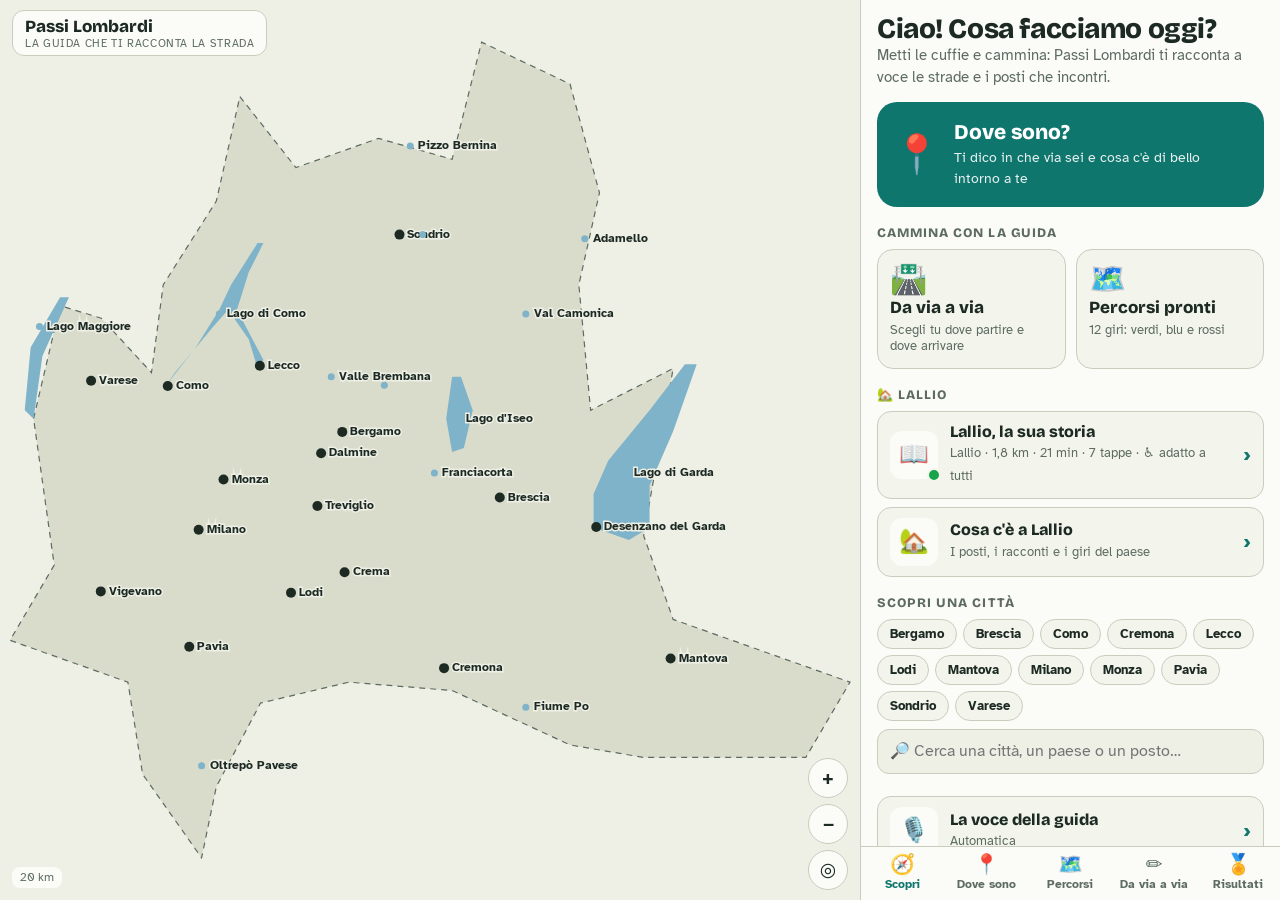
==== commit 6edf58ac: "Voce più bella e racconti solo quando sei vicino - Voce: si usa la voce più naturale del telefono; n" ====
--- a/index.html
+++ b/index.html
@@ -387,14 +387,16 @@
 const S={tour:null,rotta:null,cum:[],tot:0,fatto:0,va:false,pos:[45.6636,9.6289],dir:45,detti:new Set(),coda:[],parla:false,segui:true,modo:'piedi',vel:40,disegna:false,punti:[],racconti:true,esercizi:true,tempo:0,attesa:null,campi:null,gps:false,via:'',auto:true};
 const V={cx:0,cy:0,z:0.002};
 function livello(T){if(T.m==='auto')return null;const e=T.m==='bici'?T.tot/3:T.tot;return e<3000?'verde':e<8000?'blu':'rosso'}
+// quanto devi essere vicino perché la guida racconti un posto: se no sta zitta
+function raggio(L,modo){const t=L[4];if(t==='m'||t==='x')return Math.max(100,Math.min(L[3],180));if(t==='n')return Math.min(L[3],modo==='auto'?4000:1000);return Math.min(L[3],modo==='auto'?3000:900)}
 const LIVN={verde:'Verde · facile',blu:'Blu · medio',rosso:'Rosso · lungo'};
 const pallino=l=>l?`<i class="liv ${l}"></i>`:'';
 // ---------- percorsi ----------
 function lungo(p){const cum=[0];for(let i=1;i<p.length;i++)cum.push(cum[i-1]+dist(p[i-1],p[i]));return cum}
 function proietta(p,cum,q){let best=[1e12,0];for(let i=1;i<p.length;i++){const a=xy(p[i-1][0],p[i-1][1]),b=xy(p[i][0],p[i][1]),c=xy(q[0],q[1]);const dx=b[0]-a[0],dy=b[1]-a[1],L=dx*dx+dy*dy||1;let t=((c[0]-a[0])*dx+(c[1]-a[1])*dy)/L;t=Math.max(0,Math.min(1,t));const d=Math.hypot(a[0]+dx*t-c[0],a[1]+dy*t-c[1]);if(d<best[0])best=[d,cum[i-1]+t*(cum[i]-cum[i-1])]}return best}
 function tappeDi(T){const p=T.p,cum=lungo(p),tot=cum.at(-1);
- if(T.cap)return T.cap.map(([f,n,txt],i)=>({n,txt,at:f*tot,ico:'📖',clip:'C'+i}));
- const out=[];tutti().forEach(L=>{const [d,at]=proietta(p,cum,[L[1],L[2]]);const lim=L[4]==='m'||L[4]==='x'?Math.min(Math.max(L[3],120),350):Math.min(L[3],T.m==='auto'?4000:2500);if(d<=lim)out.push({n:L[0],txt:L[4]==='x'?L[5]:storia(L),at,ico:ICO[L[4]],L,clip:L[4]==='x'?null:'L'+LI.get(L)})});
+ if(T.cap)return T.cap.map(([f,n,txt],i)=>({n,txt,at:f*tot,ico:'📖',clip:'C'+i,cerca:/San Bernardino/.test(n)?/bernardino/:/parrocchiale/.test(n)?/bartolomeo|parrocchial/:null}));
+ const out=[];tutti().forEach(L=>{const [d,at]=proietta(p,cum,[L[1],L[2]]);const lim=raggio(L,T.m);if(d<=lim)out.push({n:L[0],txt:L[4]==='x'?L[5]:storia(L),at,ico:ICO[L[4]],L,clip:L[4]==='x'?null:'L'+LI.get(L)})});
  (T.vie||[]).forEach(v=>out.push({n:v.n,txt:v.txt,at:v.at,ico:v.ico||'🛣️',via:1,svolta:v.svolta}));
  return out.sort((a,b)=>a.at-b.at)}
 function eserciziDi(T){if(T.m==='auto'||T.m==='bici')return [];const passo=T.m==='corsa'?1000:700,out=[];let k=0;
@@ -482,8 +484,15 @@
  if(S.rotta||S.va||schermo==='dove'||schermo==='mio'){const s=toS(S.pos[0],S.pos[1]);g.save();g.translate(s[0],s[1]);g.rotate(S.dir*Math.PI/180);g.fillStyle=C.tu;g.globalAlpha=.18;g.beginPath();g.arc(0,0,22,0,7);g.fill();g.globalAlpha=1;
   g.beginPath();g.moveTo(0,-13);g.lineTo(9,9);g.lineTo(0,4);g.lineTo(-9,9);g.closePath();g.fill();g.strokeStyle=C.pan;g.lineWidth=2;g.stroke();g.restore()}
  const m=[50,100,200,500,1000,2000,5000,10000,20000,50000].find(v=>v*V.z>60)||50000;$('scala').textContent=m>=1000?(m/1000)+' km':m+' m'}
-// ---------- voce: prima la voce registrata, se no la voce del telefono ----------
-let voceIt=null;function voci(){try{const v=speechSynthesis.getVoices();voceIt=v.find(x=>/it(-|_)IT/i.test(x.lang))||v.find(x=>/^it/i.test(x.lang))||null}catch(e){}}
+// ---------- voce: la più bella del telefono (quelle «naturali»), oppure Sara, la voce registrata ----------
+let VOCI=[],voceIt=null,VOCE='auto';try{VOCE=localStorage.getItem('passi_voce')||'auto'}catch(e){}
+const bella=v=>(/natural|neural|online|premium|enhanced|avanzat|migliorat/i.test(v.name)?3:0)+(/google/i.test(v.name)?2:0)+(/federica|alice|elsa|isabella|paola|emma|chiara/i.test(v.name)?1:0)+(v.localService===false?1:0)+(/it(-|_)IT/i.test(v.lang)?1:0);
+function voci(){try{VOCI=speechSynthesis.getVoices().filter(x=>/^it/i.test(x.lang)).sort((a,b)=>bella(b)-bella(a))}catch(e){VOCI=[]}
+ voceIt=VOCE!=='auto'&&VOCE!=='sara'?VOCI.find(v=>v.name===VOCE)||VOCI[0]||null:VOCI[0]||null;try{if(schermo==='voce')render()}catch(e){}}
+// la voce registrata si usa se la scegli tu, o se il telefono non ha una voce bella
+const registrata=()=>VOCE==='sara'||(VOCE==='auto'&&!(VOCI[0]&&bella(VOCI[0])>=3));
+function scegliVoce(k){VOCE=k;try{localStorage.setItem('passi_voce',k)}catch(e){}voci();render();
+ if(k==='sara')ascolta('Ciao!','','Fparti');else{zitto();dici('Ciao!','🎙️ Prova della voce','Ciao! Sono la tua guida. Ti racconto le cose belle che incontri per strada.')}}
 try{voci();speechSynthesis.onvoiceschanged=voci}catch(e){}
 const audio=new Audio();audio.preload='auto';let ora=null;
 function barra(f){document.querySelectorAll('.barra i').forEach(b=>b.style.width=Math.min(100,f*100)+'%')}
@@ -493,8 +502,8 @@
 function prossimo(){if(S.parla||!S.coda.length)return;ora=S.coda.shift();S.parla=true;ui();barra(0);
  let finito=false;const fine=()=>{if(finito)return;finito=true;S.parla=false;barra(1);ui();setTimeout(prossimo,600)};
  const muto=()=>{const t0=Date.now(),D=Math.min(14000,2000+ora.txt.length*40);const k=setInterval(()=>{barra((Date.now()-t0)/D);if(Date.now()-t0>=D||finito){clearInterval(k);fine()}},200)};
- const sintesi=()=>{try{if(!('speechSynthesis' in window))throw 0;const tot=(ora.tit+'. '+ora.txt).length;const u=new SpeechSynthesisUtterance(ora.tit+'. '+ora.txt);u.lang='it-IT';if(voceIt)u.voice=voceIt;u.onboundary=e=>barra(e.charIndex/tot);u.onend=u.onerror=fine;speechSynthesis.speak(u);setTimeout(()=>{try{if(!speechSynthesis.speaking&&!finito)muto()}catch(e){muto()}},1500)}catch(e){muto()}};
- if(ora.clip){audio.onended=fine;audio.onerror=()=>{if(!finito)sintesi()};audio.src='a/'+ora.clip+'.mp3';const p=audio.play();if(p&&p.catch)p.catch(()=>{if(!finito){audio.onerror=null;sintesi()}})}
+ const sintesi=()=>{try{if(!('speechSynthesis' in window))throw 0;const tot=(ora.tit+'. '+ora.txt).length;const u=new SpeechSynthesisUtterance(ora.tit+'. '+ora.txt);u.lang='it-IT';if(voceIt)u.voice=voceIt;u.rate=.95;u.onboundary=e=>barra(e.charIndex/tot);u.onend=u.onerror=fine;speechSynthesis.speak(u);setTimeout(()=>{try{if(!speechSynthesis.speaking&&!finito)muto()}catch(e){muto()}},1500)}catch(e){muto()}};
+ if(ora.clip&&registrata()){audio.onended=fine;audio.onerror=()=>{if(!finito)sintesi()};audio.src='a/'+ora.clip+'.mp3';const p=audio.play();if(p&&p.catch)p.catch(()=>{if(!finito){audio.onerror=null;sintesi()}})}
  else sintesi()}
 function ascolta(tit,txt,clip){zitto();dici(tit,'Ascolta',txt,clip)}
 // ---------- uscite salvate ----------
@@ -527,9 +536,10 @@
   <div class="sezione"><h2>🏡 Lallio</h2><div class="lista">${cardT(TL)}${card('🏡','Cosa c\'è a Lallio','I posti, i racconti e i giri del paese','l'+LI.get(LP('Lallio')))}</div></div>
   <div class="sezione"><h2>Scopri una città</h2><div class="chips" role="group" aria-label="Scegli una città">${PROV.map(n=>`<button data-on="l${LI.get(LP(n))}">${esc(n)}</button>`).join('')}</div>
   <input class="cerca" id="cerca" placeholder="🔎 Cerca una città, un paese o un posto…" value="${esc(filtro)}" aria-label="Cerca un posto"><div class="lista" id="tutti"></div></div>
+  <div class="lista">${card('🎙️','La voce della guida',VOCE==='auto'?'Automatica':VOCE==='sara'?'Sara':esc(VOCE),'tab-voce')}</div>
   ${instEv?'<button class="btn primo lungo" data-on="installa">📲 Installa l\'app sul telefono</button>':''}
   ${SITO?'<p class="nota">La tua posizione resta sul telefono e non viene salvata da nessuna parte. Per la mappa, le vie e i posti intorno la guida usa OpenStreetMap e Wikipedia. <a href="privacy.html">Privacy</a></p>':'<p class="nota">Con il GPS e la mappa delle strade: passilombardi.github.io</p>'}</div>`}
- else if(schermo==='dove'){const vic=vicini(S.pos,6);h=`<div class="sch"><div><h1>📍 Dove sono</h1><p class="sotto">Tieni il telefono in tasca: quando passi vicino a qualcosa di bello, la guida te lo racconta.</p></div>
+ else if(schermo==='dove'){const vic=vicini(S.pos,6);h=`<div class="sch"><div><h1>📍 Dove sono</h1><p class="sotto">Tieni il telefono in tasca: quando passi vicino a qualcosa di bello, la guida te lo racconta. Se vicino non c'è niente, sta zitta.</p></div>
   <div class="qui"><small>${S.gps?'Sei qui':'Posizione'}</small><b>${esc(S.via||(vic[0]&&vic[0].d<1500?'Vicino a '+vic[0].n:'…'))}</b>${S.paese?`<span class="dirvia">a ${esc(S.paese)}</span>`:''}${vic[0]&&vic[0].d<300?`<span class="dirvia">${vic[0].ico} ${esc(vic[0].n)}: ${lato(brg(S.pos,vic[0].p))}, ${quanto(vic[0].d)}</span>`:''}<span class="sotto">${S.gps?'Il GPS è acceso ✓':SITO?'Sto cercando il GPS… Se non risponde, tocca la mappa dove sei.':'Anteprima: tocca la mappa dove sei.'}</span></div>
   <button class="btn primo lungo" data-on="dimmi">🔊 Dimmi dove sono</button>
   <div class="player"><div class="top"><div class="tit"><small>${ora?esc(ora.dove):'In ascolto'}</small><b>${ora?esc(ora.tit):'Cammina!'}</b></div></div><div class="barra"><i></i></div><p>${ora?esc(ora.txt):'Appena arrivi vicino a un posto, parte il racconto.'}</p>${ora?'<button class="btn" data-on="zitto">■ Ferma</button>':''}</div>
@@ -592,6 +602,12 @@
   <div class="passo-n"><span class="num">🚶</span><div><h3>Come ci vai?</h3>${chipsModo()}</div></div>
   <button class="btn primo lungo" data-on="creaok">✓ Prepara il percorso</button>
   <p class="nota" id="creaMsg">${SITO?'Il percorso segue le strade vere.':'Anteprima: la linea va dritta da un punto all\'altro. Sul sito vero la guida trova le vie da sola, segue le strade e ti dice dove girare.'}</p></div>`}
+ else if(schermo==='voce'){const nomeV=v=>v.name.replace(/\s*\(.*?\)\s*/g,' ').replace(/Microsoft|Google/g,m=>m).trim();
+  h=`<div class="sch"><button class="indietro" data-on="home">‹ Indietro</button><div><h1>🎙️ La voce della guida</h1><p class="sotto">Tocca una voce per sentirla. Quella che scegli resta salvata.</p></div>
+  <div class="lista">${card('✨','Automatica','La voce più bella che c\'è su questo telefono'+(VOCE==='auto'?' · ✓ scelta':''),'voce:auto')}
+  ${card('👩','Sara','La voce registrata dell\'app'+(VOCE==='sara'?' · ✓ scelta':''),'voce:sara')}
+  ${VOCI.map(v=>card(bella(v)>=3?'🌟':'🗣️',nomeV(v),(bella(v)>=3?'Voce naturale · ':'')+v.lang+(VOCE===v.name?' · ✓ scelta':''),'voce:'+esc(v.name))).join('')}</div>
+  ${VOCI.some(v=>bella(v)>=3)?'':'<p class="avviso">Il telefono non ha voci naturali in italiano. Su iPhone: Impostazioni › Accessibilità › Contenuto letto › Voci › Italiano, e scarica una voce «Avanzata» o «Premium». Su Android: Impostazioni › Sintesi vocale › Motore Google › Installa dati vocali › Italiano. Poi riapri l\'app.</p>'}</div>`}
  else if(schermo==='risultati'){const u=uscite(),tk=u.reduce((a,x)=>a+x.km,0),ts=u.reduce((a,x)=>a+x.s,0);
   h=`<div class="sch"><div><h1>🏅 I miei risultati</h1><p class="sotto">Tutte le tue uscite, salvate su questo telefono.</p></div>
   <div class="res"><div><b>${u.length}</b><small>uscite</small></div><div><b>${km(tk)}</b><small>in tutto</small></div><div><b>${orologio(ts)}</b><small>di tempo</small></div></div>
@@ -638,7 +654,7 @@
  if(k==='addvia'){const ult=S.campi.at(-1);S.campi.splice(S.campi.length-1,0,{tipo:'via',luogo:'Bergamo',via:'',paese:ult.paese||'Lallio',pt:null});return render()}
  if(k==='svuota'){try{localStorage.removeItem('passi_uscite')}catch(e){}return render()}
  if(k==='salvamio'){const n=$('mN').value.trim(),s=$('mS').value.trim();if(!n)return $('mN').focus();MIEI.push({n,s:s||'Questo è un posto speciale: '+n+'.',la:S.pos[0],lo:S.pos[1]});salvaMiei();return vai('dove')}
- if(k==='zitto'){zitto();return render()}if(k==='dimmi'){diciDove();return render()}if(k==='installa'){if(instEv){instEv.prompt();instEv.userChoice.finally(()=>{instEv=null;render()})}return}
+ if(k==='zitto'){zitto();return render()}if(k.startsWith('voce:'))return scegliVoce(k.slice(5));if(k==='dimmi'){diciDove();return render()}if(k==='installa'){if(instEv){instEv.prompt();instEv.userChoice.finally(()=>{instEv=null;render()})}return}
  if(k==='creaok')return creaOk();
  if(k==='inizia'){vai('cammino');parti();return}
  if(k==='pausa'){if(S.va){S.va=false;try{audio.pause()}catch(e){}try{speechSynthesis.pause()}catch(e){}}else{try{if(ora&&ora.clip)audio.play().catch(()=>{})}catch(e){}try{speechSynthesis.resume()}catch(e){}parti()}return render()}
@@ -665,12 +681,12 @@
 let rendT=0;
 async function nuovaPos(){if(S.segui)center(...S.pos);
  if(schermo==='cammino'&&S.gps){const [d,at]=proietta(S.rotta,S.cum,S.pos);if(d<150&&at>S.fatto){S.tempo+=(at-S.fatto)/VEL[S.modo];S.fatto=at}controlla()}
- postiIntorno(S.pos);const v=await nomeVia(S.pos);if(v&&v!==S.via){S.via=v;if(schermo==='dove'&&S.auto){dici(v,'🛣️ Sei in','Adesso sei in '+v+(S.paese?', a '+S.paese:'')+'.');legame(v)}}
+ postiIntorno(S.pos);const v=await nomeVia(S.pos);if(v&&v!==S.via){S.via=v;if(schermo==='dove'&&S.auto)legame(v)}
  if(schermo==='dove'&&S.auto)vicinoA(S.pos);
  draw();if(Date.now()-rendT>3000){rendT=Date.now();ui()}}
 // «Sei in piazza San Bernardino»: se c'è un posto con lo stesso nome lì vicino (la chiesa), lo racconto
 function chiave(v){return v.toLowerCase().replace(/^(via|viale|piazza|piazzale|piazzetta|corso|largo|vicolo|strada|sagrato)\s+(della |dello |delle |dei |degli |del |di |d')?/,'').trim()}
-function legame(v){const k=chiave(v);if(k.length<4)return;const c=vicini(S.pos,40).filter(x=>x.d<400&&x.n.toLowerCase().includes(k)&&!S.detti.has(x.n)&&!(x.k&&S.detti.has(x.k)));if(!c.length)return;const x=c[0];S.detti.add(x.n);if(x.k)S.detti.add(x.k);
+function legame(v){const k=chiave(v);if(k.length<4)return;const c=vicini(S.pos,40).filter(x=>x.d<150&&x.n.toLowerCase().includes(k)&&!S.detti.has(x.n)&&!(x.k&&S.detti.has(x.k)));if(!c.length)return;const x=c[0];S.detti.add(x.n);if(x.k)S.detti.add(x.k);
  const dove=lato(brg(S.pos,x.p))+', '+quanto(x.d);const testo=r=>`Qui in ${v} c'è ${x.n}: è ${dove}. ${r}`;
  if(x.P)raccontoPoi(x.P).then(r=>dici(x.n,'📌 '+dove,testo(r.txt)));else{const L=tutti().find(L=>L[0]===x.n);if(L)dici(x.n,'📌 '+dove,testo(L[4]==='x'?L[5]:storia(L)))}}
 async function diciDove(){zitto();if(SITO&&!S.via){S.via=await nomeVia(S.pos)}const v=vicini(S.pos,6).filter(x=>x.d<500).slice(0,3);
@@ -678,14 +694,20 @@
  if(v.length)t+=' Intorno a te: '+v.map(x=>`${x.n}, ${lato(brg(S.pos,x.p))}, ${quanto(x.d)}`).join('; ')+'.';else t+=' Qui vicino non conosco posti famosi: prova a camminare un po\', e appena trovo qualcosa te lo racconto.';
  dici('Dove sono','📍 Sei qui',t.trim());if(S.via)legame(S.via);const x=v[0];if(x&&x.d<150&&!S.detti.has(x.n)){S.detti.add(x.n);if(x.k)S.detti.add(x.k);if(x.P)raccontoPoi(x.P).then(r=>dici(x.n,'📌 '+lato(brg(S.pos,x.p)),r.txt,r.clip));else{const L=tutti().find(L=>L[0]===x.n);if(L)dici(L[0],'Sei vicino a '+ICO[L[4]],L[4]==='x'?L[5]:storia(L),L[4]==='x'?null:'L'+LI.get(L))}}}
 // racconta da solo quello che c'è proprio qui
-function vicinoA(p){tutti().forEach(L=>{const R=L[4]==='m'||L[4]==='x'?Math.max(80,Math.min(L[3],200)):L[4]==='n'?Math.min(L[3],1500):Math.min(L[3],800);if(S.detti.has(L[0])||dist(p,[L[1],L[2]])>R)return;S.detti.add(L[0]);dici(L[0],'Sei vicino a '+ICO[L[4]],L[4]==='x'?L[5]:storia(L),L[4]==='x'?null:'L'+LI.get(L))});
+function vicinoA(p){tutti().forEach(L=>{const R=raggio(L,'piedi');if(S.detti.has(L[0])||dist(p,[L[1],L[2]])>R)return;S.detti.add(L[0]);dici(L[0],'Sei vicino a '+ICO[L[4]],L[4]==='x'?L[5]:storia(L),L[4]==='x'?null:'L'+LI.get(L))});
  POI.forEach((P,k)=>{if(S.detti.has(k)||dist(p,[P.la,P.lo])>60)return;S.detti.add(k);raccontoPoi(P).then(r=>dici(P.n,'📌 '+lato(brg(p,[P.la,P.lo])),r.txt,r.clip))})}
 // ---------- il cammino ----------
 function lato(b){const r=((b-S.dir)+540)%360-180;return Math.abs(r)<35?'davanti a te':Math.abs(r)>145?'dietro di te':r>0?'alla tua destra':'alla tua sinistra'}
 const quanto=m=>m<120?'proprio qui':m<1000?`a ${Math.round(m/10)*10} metri`:`a ${km(m)}`;
-function controlla(){S.tour.tappe.forEach((t,i)=>{if(S.detti.has(t.n))return;const vicino=t.L?dist(S.pos,[t.L[1],t.L[2]])<=Math.max(150,Math.min(t.L[3],S.modo==='auto'?4000:1500)):false;
- if(S.fatto>=t.at-(t.svolta?40:30)||vicino){S.detti.add(t.n);if(!S.racconti&&!t.via)return;if(t.svolta){S.coda.unshift({tit:t.n,dove:'🧭 Tra poco',txt:t.txt});prossimo();return}const d=t.L?dist(S.pos,[t.L[1],t.L[2]]):0;const dove=`Tappa ${i+1} · `+(t.L&&d>120?lato(brg(S.pos,[t.L[1],t.L[2]]))+', '+quanto(d):'sei qui');
-  if(t.poi)raccontoPoi(t.poi).then(r=>dici(t.n,dove,r.txt,r.clip));else dici(t.n,dove,t.txt,t.clip)}});
+function poiDi(re){for(const P of POI.values())if(re.test(P.n.toLowerCase())&&dist([P.la,P.lo],[45.6636,9.6289])<2500)return P;return null}
+function controlla(){S.tour.tappe.forEach((t,i)=>{if(S.detti.has(t.n))return;let ok;
+ if(t.L)ok=dist(S.pos,[t.L[1],t.L[2]])<=raggio(t.L,S.modo);
+ else if(t.poi)ok=dist(S.pos,[t.poi.la,t.poi.lo])<=60;
+ else if(t.cerca&&poiDi(t.cerca)){const P=poiDi(t.cerca);ok=dist(S.pos,[P.la,P.lo])<=80||(!S.gps&&S.fatto>=t.at)}
+ else ok=S.fatto>=t.at-(t.svolta?40:30);
+ if(!ok)return;S.detti.add(t.n);if(!S.racconti&&!t.via)return;if(t.svolta){S.coda.unshift({tit:t.n,dove:'🧭 Tra poco',txt:t.txt});prossimo();return}
+ const d=t.L?dist(S.pos,[t.L[1],t.L[2]]):0;const dove=`Tappa ${i+1} · `+(t.L&&d>120?lato(brg(S.pos,[t.L[1],t.L[2]]))+', '+quanto(d):'sei qui');
+ if(t.poi)raccontoPoi(t.poi).then(r=>dici(t.n,dove,r.txt,r.clip));else dici(t.n,dove,t.txt,t.clip)});
  if(S.esercizi)S.tour.eser.forEach(e=>{const k='e'+e.at;if(S.detti.has(k)||S.fatto<e.at)return;S.detti.add(k);const E=ESERCIZI[e.es];dici(E[0],'💪 Esercizio',E[2],'E'+e.es,{es:e.es})})}
 function intorno(){const v=vicini(S.pos,3);const L0=tutti().find(L=>L[0]===v[0].n);
  const lista=v.map(x=>`${x.n} ${quanto(x.d)}`).join(' · ');if(L0)dici(L0[0],'Intorno a te · '+lista,L0[4]==='x'?L0[5]:storia(L0),L0[4]==='x'?null:'L'+LI.get(L0));else dici('Intorno a te','Guarda bene',lista+'.')}
